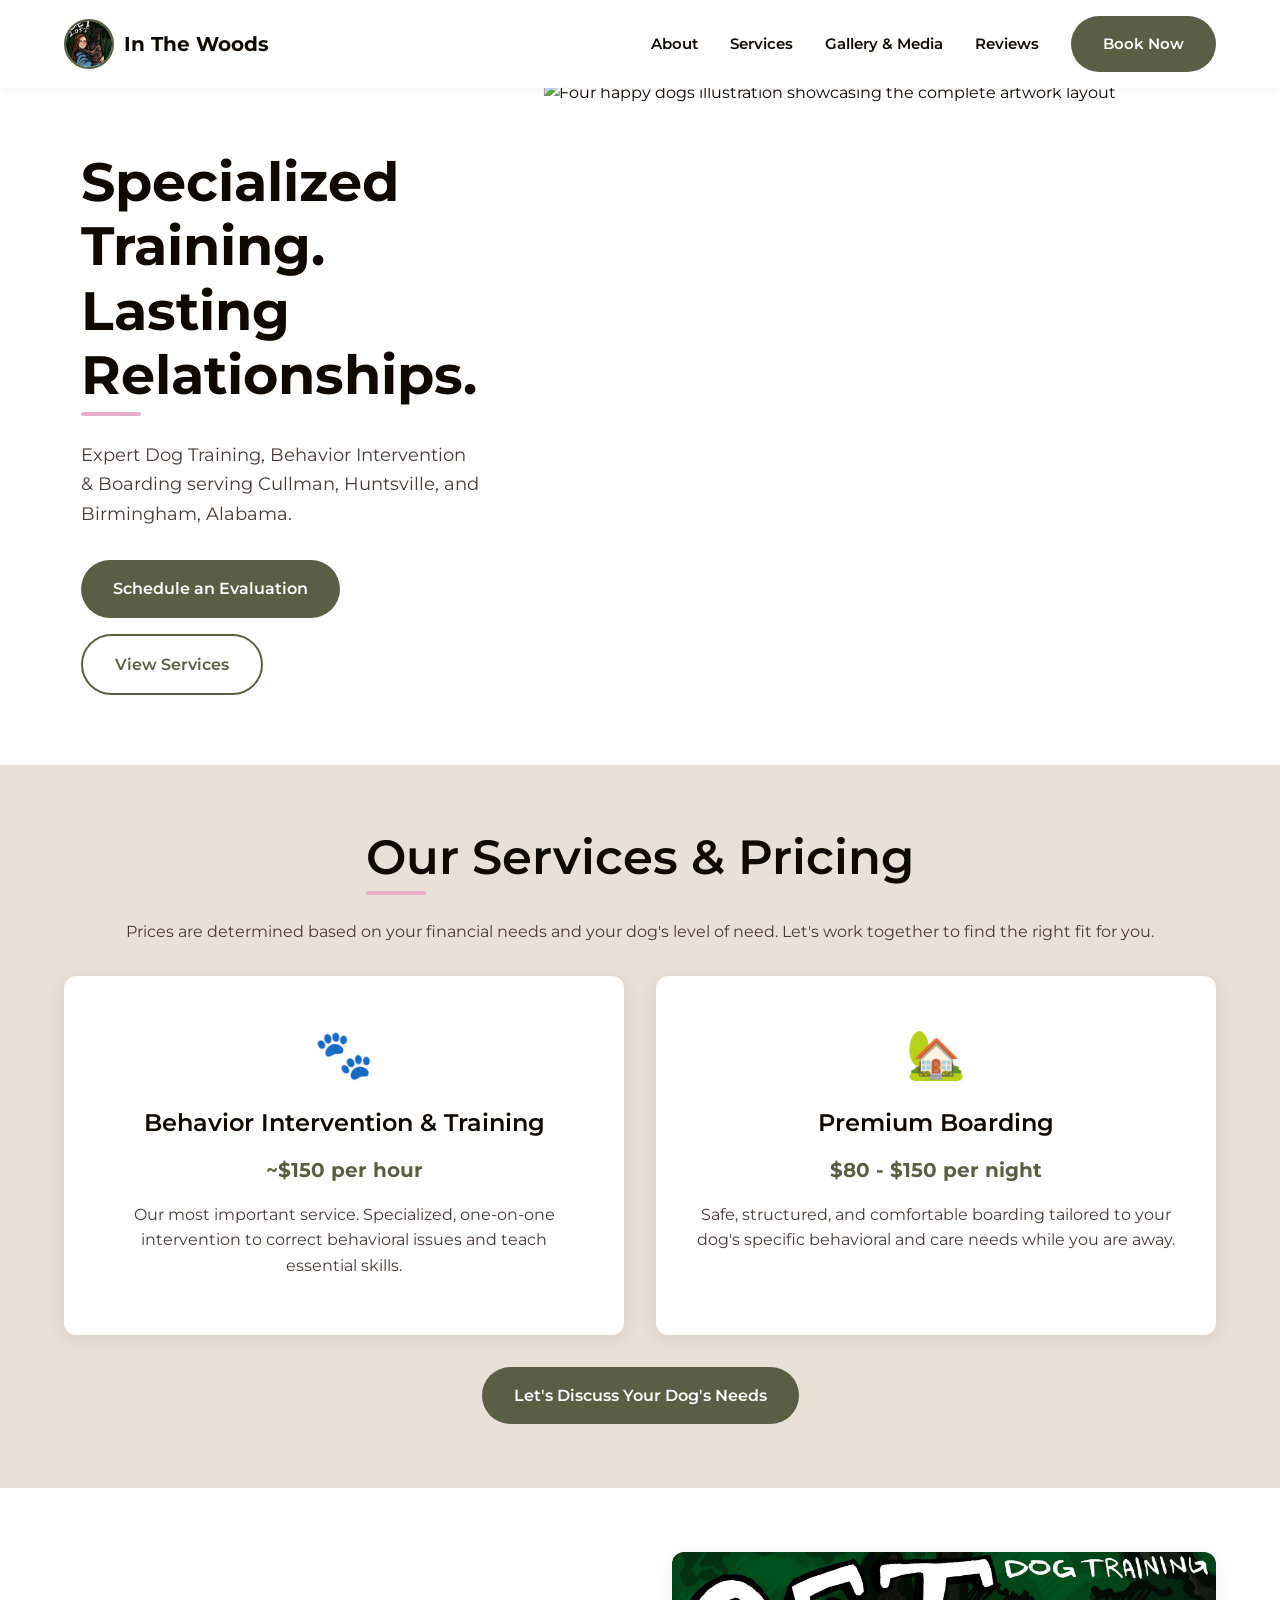
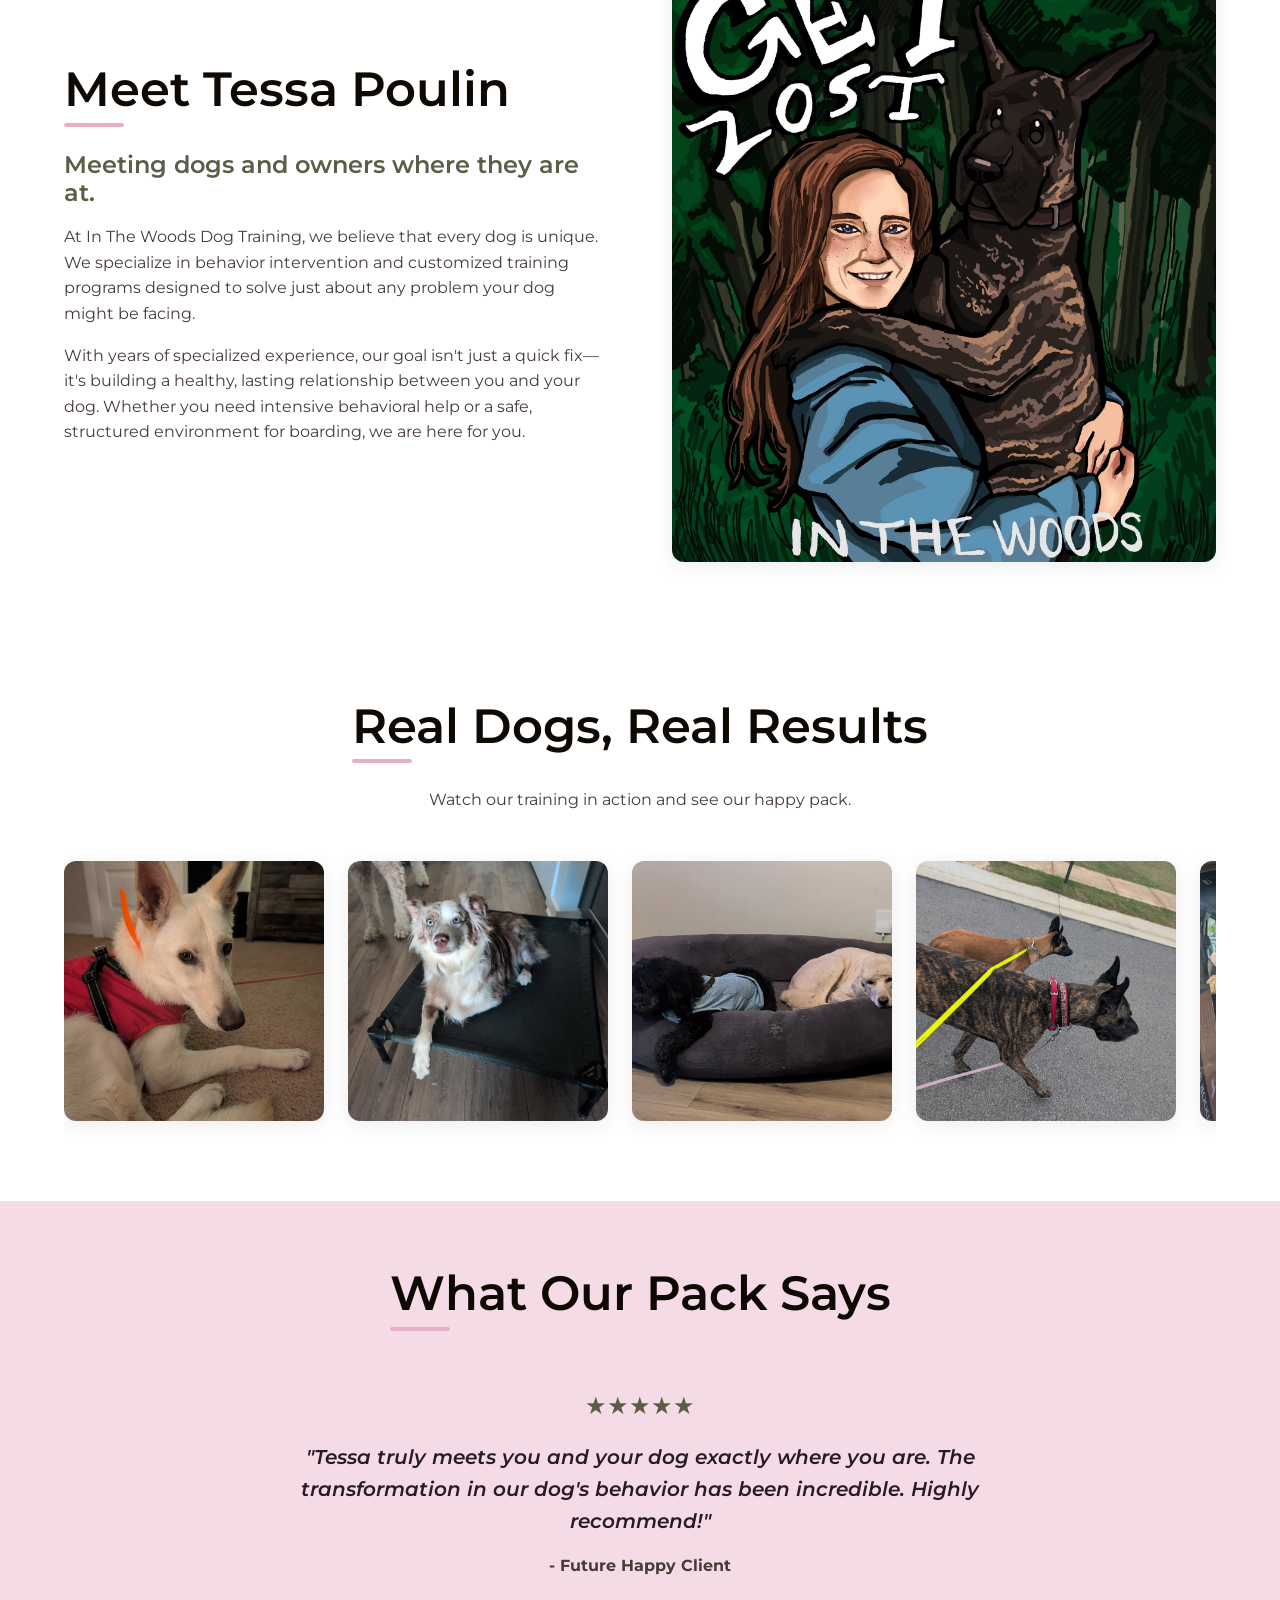
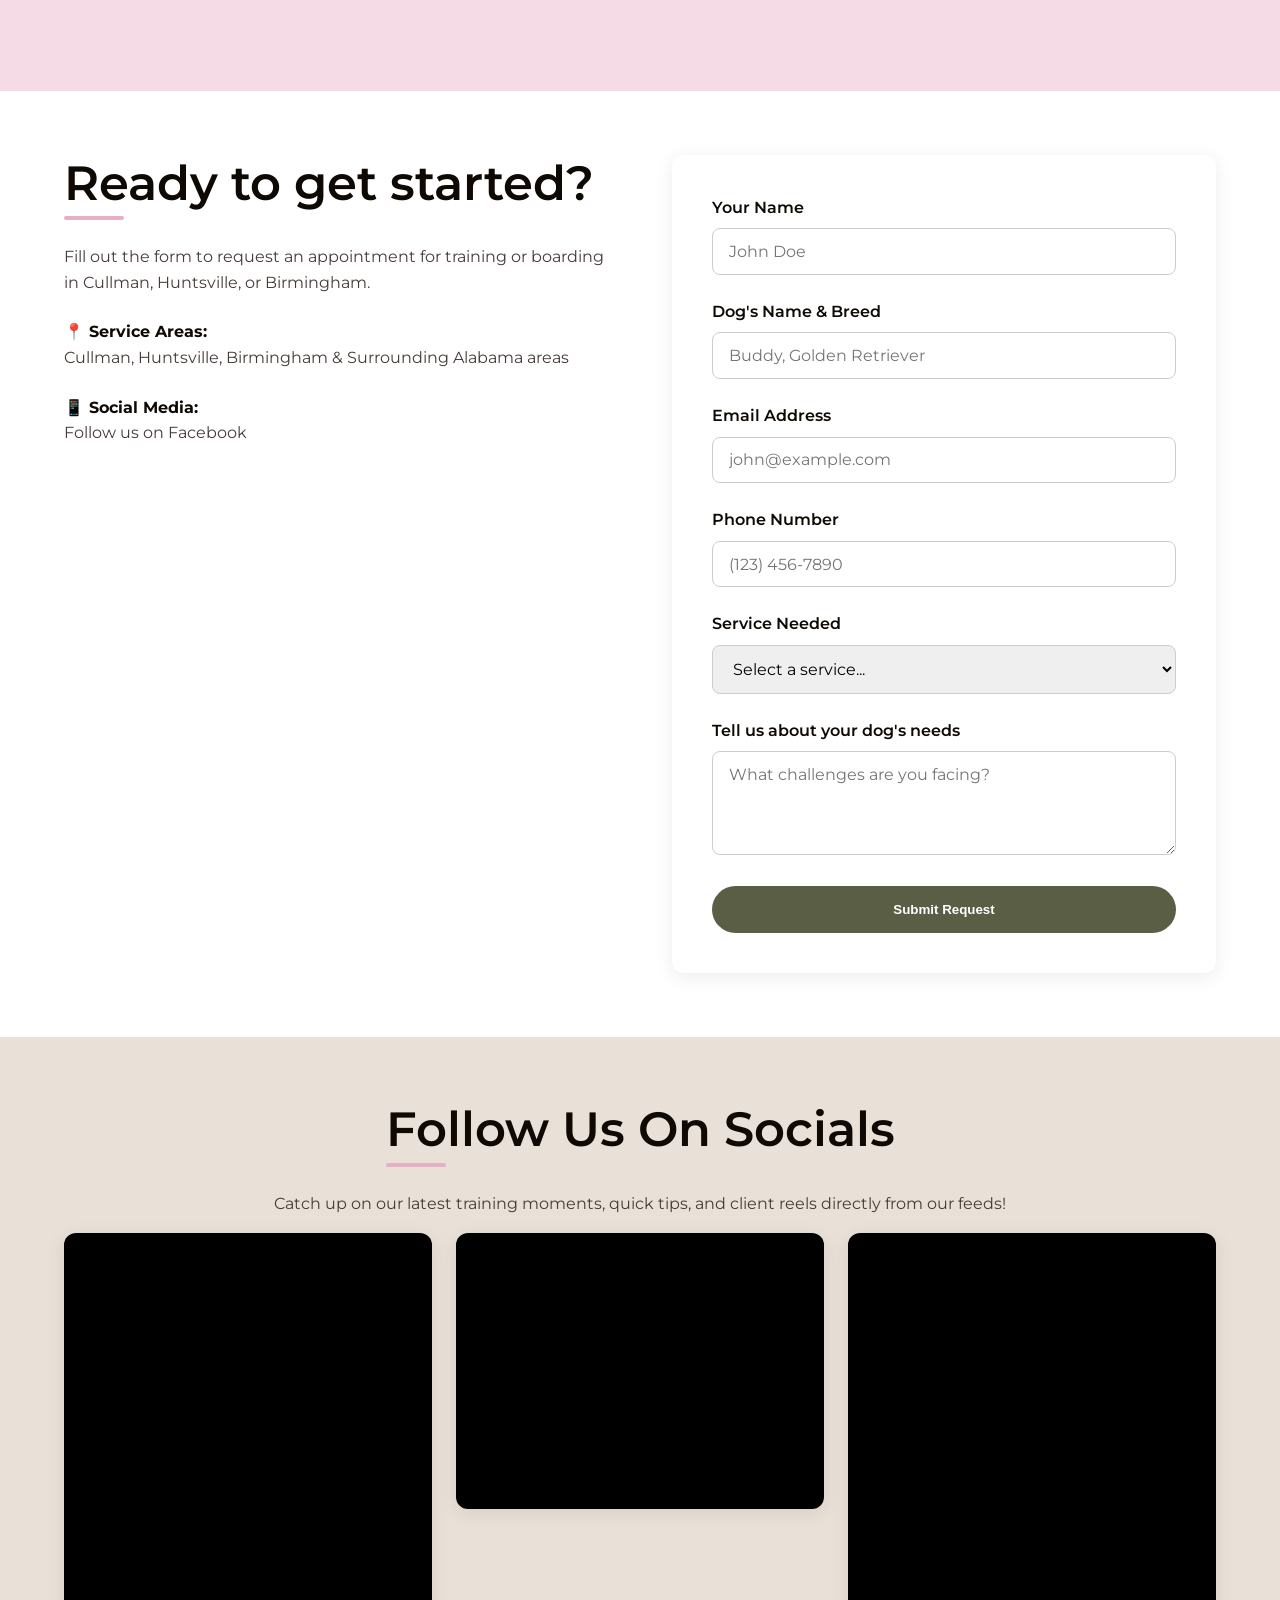
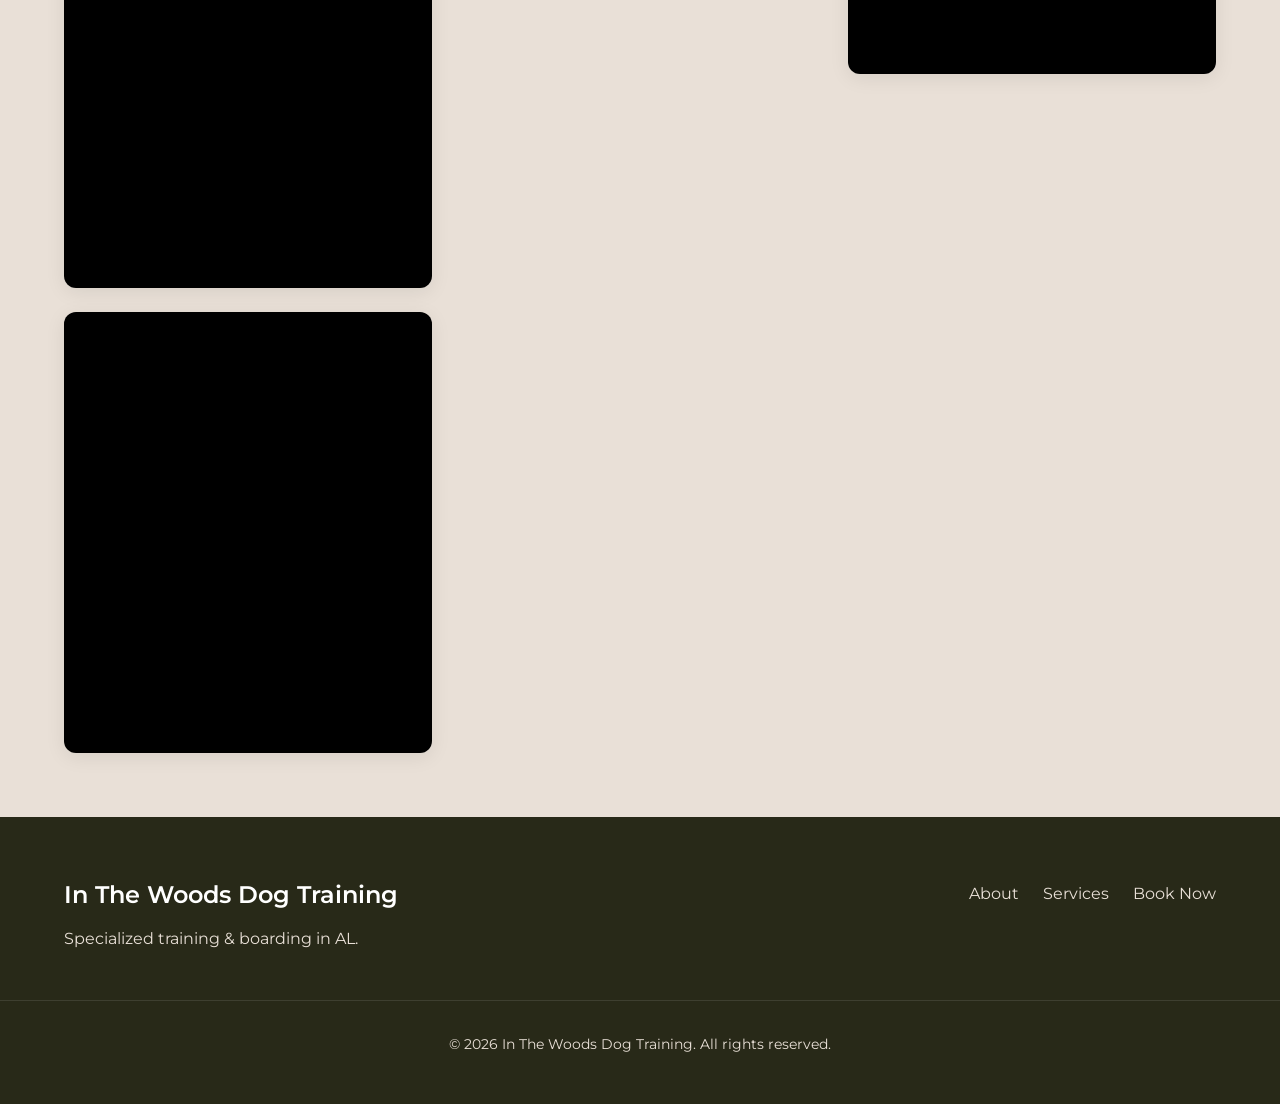
==== index.html @ 1475ee36 "Fix: update image title attribute" ====
<!DOCTYPE html>
<html lang="en">
<head>
    <meta charset="UTF-8">
    <meta name="viewport" content="width=device-width, initial-scale=1.0">
    <meta name="description" content="In The Woods Dog Training by Tessa Poulin. Specialized dog training, behavior intervention, and boarding in Cullman, Huntsville, and Birmingham, AL.">
    <meta name="keywords" content="dog training, dog boarding, behavior intervention, Cullman AL, Huntsville AL, Birmingham AL, Tessa Poulin">
    <title>In The Woods Dog Training | Cullman, Huntsville & Birmingham AL</title>
    
    <script type="application/ld+json">
    {
      "@context": "https://schema.org",
      "@type": "LocalBusiness",
      "name": "In The Woods Dog Training",
      "image": "assets/illustration-tessaanddog.jpg",
      "description": "Expert dog training, behavior intervention, and boarding in Alabama. Meeting dogs and owners where they are at.",
      "founder": {
        "@type": "Person",
        "name": "Tessa Poulin"
      },
      "areaServed": ["Cullman, AL", "Huntsville, AL", "Birmingham, AL"],
      "priceRange": "$$$",
      "makesOffer": [
        {
          "@type": "Offer",
          "name": "Dog Training & Behavior Intervention",
          "price": "150.00",
          "priceCurrency": "USD",
          "unitText": "HOUR"
        },
        {
          "@type": "Offer",
          "name": "Dog Boarding",
          "priceRange": "$80 - $150 per night"
        }
      ]
    }
    </script>

    <link rel="preconnect" href="https://fonts.googleapis.com">
    <link rel="preconnect" href="https://fonts.gstatic.com" crossorigin>
    <link href="https://fonts.googleapis.com/css2?family=Montserrat:wght@300;400;600;700&display=swap" rel="stylesheet">
    <link rel="stylesheet" href="styles.css">
</head>
<body>

    <header class="site-header" id="header">
        <div class="container nav-wrapper">
            <a href="#" class="logo">
                <img src="assets/illustration-tessaanddog.jpg" alt="In The Woods Dog Training Logo" class="logo-img">
                <span class="logo-text">In The Woods</span>
            </a>
            <button class="mobile-toggle" aria-label="Toggle Menu" id="mobile-toggle">
                <span></span>
                <span></span>
                <span></span>
            </button>
            <nav class="main-nav" id="main-nav">
                <ul class="nav-list">
                    <li><a href="#about">About</a></li>
                    <li><a href="#services">Services</a></li>
                    <li><a href="#socials">Gallery & Media</a></li>
                    <li><a href="#testimonials">Reviews</a></li>
                    <li><a href="#contact" class="btn primary-btn easter-egg-btn">Book Now</a></li>
                </ul>
            </nav>
        </div>
    </header>

    <main>
        <section class="hero">
            <div class="container">
                <div class="hero-content">
                    <h1>Specialized Training.<br>Lasting Relationships.</h1>
                    <p class="hero-sub">Expert Dog Training, Behavior Intervention & Boarding serving Cullman, Huntsville, and Birmingham, Alabama.</p>
                    <div class="hero-actions">
                        <a href="#contact" class="btn primary-btn easter-egg-btn">Schedule an Evaluation</a>
                        <a href="#services" class="btn secondary-btn">View Services</a>
                    </div>
                </div>
            </div>
            <div class="hero-image-wrapper">
                <img src="assets/illustration-fourdogs.png" alt="Four happy dogs illustration showcasing the complete artwork layout" class="hero-bg-img">
            </div>
        </section>

        <section id="services" class="services section-padding bg-light">
            <div class="container">
                <div class="section-header center">
                    <h2>Our Services & Pricing</h2>
                    <p>Prices are determined based on your financial needs and your dog's level of need. Let's work together to find the right fit for you.</p>
                </div>
                
                <div class="services-grid">
                    <div class="service-card">
                        <div class="service-icon">🐾</div>
                        <h3>Behavior Intervention & Training</h3>
                        <p class="price">~$150 per hour</p>
                        <p>Our most important service. Specialized, one-on-one intervention to correct behavioral issues and teach essential skills.</p>
                    </div>

                    <div class="service-card">
                        <div class="service-icon">🏡</div>
                        <h3>Premium Boarding</h3>
                        <p class="price">$80 - $150 per night</p>
                        <p>Safe, structured, and comfortable boarding tailored to your dog's specific behavioral and care needs while you are away.</p>
                    </div>
                </div>

                <div class="center mt-4">
                    <a href="#contact" class="btn primary-btn easter-egg-btn">Let's Discuss Your Dog's Needs</a>
                </div>
            </div>
        </section>
        
        <section id="about" class="about section-padding">
            <div class="container about-grid">
                <div class="about-text">
                    <h2>Meet Tessa Poulin</h2>
                    <h3 class="accent-text">Meeting dogs and owners where they are at.</h3>
                    <p>At In The Woods Dog Training, we believe that every dog is unique. We specialize in behavior intervention and customized training programs designed to solve just about any problem your dog might be facing.</p>
                    <p>With years of specialized experience, our goal isn't just a quick fix—it's building a healthy, lasting relationship between you and your dog. Whether you need intensive behavioral help or a safe, structured environment for boarding, we are here for you.</p>
                </div>
                <div class="about-image">
                    <img src="assets/illustration-tessaanddog.jpg" alt="Tessa Poulin and her dog" class="rounded-img shadow">
                </div>
            </div>
        </section>

        <section id="gallery" class="gallery section-padding">
            <div class="container">
                <div class="section-header center">
                    <h2>Real Dogs, Real Results</h2>
                    <p>Watch our training in action and see our happy pack.</p>
                </div>

                <div class="photo-marquee-container mt-4">
                    <div class="photo-marquee-track">
                        <img src="assets/dog1.jpg" alt="Training dog 1" class="marquee-img">
                        <img src="assets/dog2.jpg" alt="Training dog 2" class="marquee-img">
                        <img src="assets/dog3.jpg" alt="Training dog 3" class="marquee-img">
                        <img src="assets/dog4.jpg" alt="Training dog 4" class="marquee-img">
                        <img src="assets/dog5.jpg" alt="Training dog 5" class="marquee-img">
                        <img src="assets/dog6.jpg" alt="Training dog 6" class="marquee-img">
                        <img src="assets/dog7.jpg" alt="Training dog 7" class="marquee-img">
                        <img src="assets/dog8.jpg" alt="Training dog 8" class="marquee-img">
                        <img src="assets/dog9.jpg" alt="Training dog 9" class="marquee-img">
                        
                        <img src="assets/dog1.jpg" alt="Training dog 1 clone" class="marquee-img">
                        <img src="assets/dog2.jpg" alt="Training dog 2 clone" class="marquee-img">
                        <img src="assets/dog3.jpg" alt="Training dog 3 clone" class="marquee-img">
                        <img src="assets/dog4.jpg" alt="Training dog 4 clone" class="marquee-img">
                        <img src="assets/dog5.jpg" alt="Training dog 5 clone" class="marquee-img">
                        <img src="assets/dog6.jpg" alt="Training dog 6 clone" class="marquee-img">
                        <img src="assets/dog7.jpg" alt="Training dog 7 clone" class="marquee-img">
                        <img src="assets/dog8.jpg" alt="Training dog 8 clone" class="marquee-img">
                        <img src="assets/dog9.jpg" alt="Training dog 9 clone" class="marquee-img">
                    </div>
                </div>
            </div>
        </section>

        <section id="testimonials" class="testimonials section-padding bg-accent">
            <div class="container center">
                <h2>What Our Pack Says</h2>
                <div class="testimonial-slider">
                    <div class="testimonial-card">
                        <div class="stars">★★★★★</div>
                        <p class="quote">"Tessa truly meets you and your dog exactly where you are. The transformation in our dog's behavior has been incredible. Highly recommend!"</p>
                        <p class="author">- Future Happy Client</p>
                    </div>
                </div>
            </div>
        </section>

        <section id="contact" class="contact section-padding">
            <div class="container contact-grid">
                <div class="contact-info">
                    <h2>Ready to get started?</h2>
                    <p>Fill out the form to request an appointment for training or boarding in Cullman, Huntsville, or Birmingham.</p>
                    
                    <div class="info-item">
                        <strong>📍 Service Areas:</strong>
                        <p>Cullman, Huntsville, Birmingham & Surrounding Alabama areas</p>
                    </div>
                    <div class="info-item">
                        <strong>📱 Social Media:</strong>
                        <p><a href="https://www.facebook.com/profile.php?id=61585794825942" target="_blank" rel="noopener">Follow us on Facebook</a></p>
                    </div>
                </div>

                <div class="contact-form-wrapper">
                    <form class="booking-form" action="https://formspree.io/f/xzdlydel" method="POST" id="bookingForm">                        <input type="hidden" name="_next" value="https://www.inthewoodsdogtraining.com">
                
                        <div class="form-group">
                            <label for="name">Your Name</label>
                            <input type="text" id="name" name="name" required placeholder="John Doe">
                        </div>
                        <div class="form-group">
                            <label for="dog-name">Dog's Name & Breed</label>
                            <input type="text" id="dog-name" name="dog-name" required placeholder="Buddy, Golden Retriever">
                        </div>
                        <div class="form-group">
                            <label for="email">Email Address</label>
                            <input type="email" id="email" name="email" required placeholder="john@example.com">
                        </div>
                        
                        <!-- NEW: Phone Number Field -->
                        <div class="form-group">
                            <label for="phone">Phone Number</label>
                            <input type="tel" id="phone" name="phone" required placeholder="(123) 456-7890">
                        </div>
                
                        <div class="form-group">
                            <label for="service">Service Needed</label>
                            <select id="service" name="service" required>
                                <option value="">Select a service...</option>
                                <option value="behavior">Behavior Intervention</option>
                                <option value="training">General Dog Training</option>
                                <option value="boarding">Boarding</option>
                            </select>
                        </div>
                        <div class="form-group">
                            <label for="message">Tell us about your dog's needs</label>
                            <textarea id="message" name="message" rows="4" required placeholder="What challenges are you facing?"></textarea>
                        </div>
                        <button type="submit" class="btn primary-btn full-width easter-egg-btn">Submit Request</button>
                    </form>
                </div>
            </div>
        </section>

        <section id="socials" class="social-media-embeds section-padding bg-light">
            <div class="container">
                <div class="section-header center">
                    <h2>Follow Us On Socials</h2>
                    <p>Catch up on our latest training moments, quick tips, and client reels directly from our feeds!</p>
                </div>

                <div class="video-grid">
                    <div class="video-wrapper vertical-video">
                        <iframe src="https://www.facebook.com/plugins/video.php?height=476&href=https%3A%2F%2Fwww.facebook.com%2Freel%2F2462241064219411%2F&show_text=false&width=267&t=0" width="267" height="476" style="border:none;overflow:hidden" scrolling="no" frameborder="0" allowfullscreen="true" allow="autoplay; clipboard-write; encrypted-media; picture-in-picture; web-share"></iframe>
                    </div>
                    <div class="video-wrapper horizontal-video">
                        <iframe src="https://www.facebook.com/plugins/video.php?height=476&href=https%3A%2F%2Fwww.facebook.com%2Freel%2F829813166755992%2F&show_text=false&width=267&t=0" width="267" height="476" style="border:none;overflow:hidden" scrolling="no" frameborder="0" allowfullscreen="true" allow="autoplay; clipboard-write; encrypted-media; picture-in-picture; web-share" allowFullScreen="true"></iframe>
                    </div>
                    <div class="video-wrapper post-video">
                        <iframe src="https://www.facebook.com/plugins/video.php?height=476&href=https%3A%2F%2Fwww.facebook.com%2Freel%2F928631079837942%2F&show_text=false&width=267&t=0" width="267" height="476" style="border:none;overflow:hidden" scrolling="no" frameborder="0" allowfullscreen="true" allow="autoplay; clipboard-write; encrypted-media; picture-in-picture; web-share" allowFullScreen="true"></iframe>
                    </div>
                    <div class="video-wrapper post-video">
                        <iframe src="https://www.facebook.com/plugins/video.php?height=314&href=https%3A%2F%2Fwww.facebook.com%2Freel%2F872095339129043%2F&show_text=false&width=560&t=0" width="560" height="314" style="border:none;overflow:hidden" scrolling="no" frameborder="0" allowfullscreen="true" allow="autoplay; clipboard-write; encrypted-media; picture-in-picture; web-share" allowFullScreen="true"></iframe>
                    </div>
                </div>
            </div>
        </section>
    </main>

    <footer class="site-footer">
        <div class="container footer-content">
            <div class="footer-brand">
                <h3>In The Woods Dog Training</h3>
                <p>Specialized training & boarding in AL.</p>
            </div>
            <div class="footer-links">
                <a href="#about">About</a>
                <a href="#services">Services</a>
                <a href="#contact">Book Now</a>
            </div>
        </div>
        <div class="footer-bottom center">
            <p>&copy; <span id="year"></span> In The Woods Dog Training. All rights reserved.</p>
        </div>
    </footer>

    <script src="script.js"></script>
</body>
</html>
---- styles.css ----
/* styles.css */

/* =========================================
   DESIGN SYSTEM & VARIABLES
========================================= */
:root {
    /* Color Palette */
    --clr-olive: #5a5e44;
    --clr-beige: #e9e0d7;
    --clr-brown: #473b38;
    --clr-black: #0f0904;
    --clr-dark-olive: #282918;
    --clr-plum: #271c24;
    --clr-pink: #e7afc7;
    --clr-lightpink: #e7afc771;

    
    /* Functional Colors */
    --bg-main: #ffffff;
    --bg-secondary: var(--clr-beige);
    --text-main: var(--clr-black);
    --text-light: var(--clr-brown);
    
    /* Typography */
    --font-main: 'Montserrat', sans-serif;
    
    /* Spacing */
    --sp-sm: 0.5rem;
    --sp-md: 1rem;
    --sp-lg: 2rem;
    --sp-xl: 4rem;
    
    /* Borders */
    --radius-sm: 8px;
    --radius-md: 12px;
    --radius-pill: 50px;
    
    /* Shadows */
    --shadow-soft: 0 4px 20px rgba(15, 9, 4, 0.08);
}

/* =========================================
   EASTER EGGS
========================================= */
body {
    cursor: url('data:image/svg+xml;utf8,<svg xmlns="http://www.w3.org/2000/svg" width="24" height="24" viewBox="0 0 24 24"><text y="20" font-size="20">🐾</text></svg>'), auto;
}

@keyframes tailWag {
    0% { transform: rotate(0deg); }
    25% { transform: rotate(-3deg); }
    50% { transform: rotate(0deg); }
    75% { transform: rotate(3deg); }
    100% { transform: rotate(0deg); }
}

.easter-egg-btn:hover {
    animation: tailWag 0.3s ease-in-out infinite;
    border-radius: 40px 15px 40px 15px; 
    transition: all 0.3s ease;
}

/* =========================================
   RESET & TYPOGRAPHY
========================================= */
* {
    margin: 0;
    padding: 0;
    box-sizing: border-box;
}

html {
    scroll-behavior: smooth;
}

body {
    font-family: var(--font-main);
    color: var(--text-main);
    background-color: var(--bg-main);
    line-height: 1.6;
    overflow-x: hidden;
}

h1, h2, h3, h4 {
    color: var(--clr-black);
    line-height: 1.2;
    margin-bottom: var(--sp-md);
}

h1 { font-size: clamp(2.2rem, 4.2vw, 3.6rem); font-weight: 700; }
h2 { font-size: clamp(2rem, 4vw, 3rem); font-weight: 600; }
h3 { font-size: 1.5rem; font-weight: 600; }

p { margin-bottom: var(--sp-md); color: var(--text-light); }
a { text-decoration: none; color: inherit; }

.accent-text { color: var(--clr-olive); }
.center { text-align: center; }
.mt-4 { margin-top: var(--sp-lg); }
.section-padding { padding: var(--sp-xl) 0; }
.bg-light { background-color: var(--bg-secondary); }
.bg-accent { background-color: var(--clr-lightpink); color: var(--clr-plum); }

.container {
    width: 90%;
    max-width: 1200px;
    margin: 0 auto;
}

/* =========================================
   BUTTONS
========================================= */
.btn {
    display: inline-block;
    padding: 1rem 2rem;
    font-weight: 600;
    border-radius: var(--radius-pill);
    text-align: center;
    cursor: pointer;
    transition: all 0.3s ease;
    border: none;
}

.primary-btn {
    background-color: var(--clr-olive);
    color: white;
}

.primary-btn:hover {
    background-color: var(--clr-dark-olive);
    box-shadow: 0 5px 15px rgba(90, 94, 68, 0.4);
}

.secondary-btn {
    background-color: transparent;
    color: var(--clr-olive);
    border: 2px solid var(--clr-olive);
}

.secondary-btn:hover {
    background-color: var(--clr-olive);
    color: white;
}

.full-width { width: 100%; }

/* =========================================
   HEADER & NAVIGATION
========================================= */
.site-header {
    position: fixed;
    top: 0;
    left: 0;
    width: 100%;
    background: rgba(255, 255, 255, 0.95);
    backdrop-filter: blur(10px);
    z-index: 1000;
    padding: 1rem 0;
    box-shadow: 0 2px 10px rgba(0,0,0,0.05);
    transition: padding 0.3s ease;
}

.site-header.scrolled { padding: 0.5rem 0; }
.nav-wrapper { display: flex; justify-content: space-between; align-items: center; }

.logo { display: flex; align-items: center; gap: 10px; }
.logo-img { width: 50px; height: 50px; border-radius: 50%; object-fit: cover; border: 2px solid var(--clr-olive); }
.logo-text { font-weight: 700; font-size: 1.25rem; color: var(--clr-black); }

.main-nav { display: flex; }
.nav-list { display: flex; list-style: none; align-items: center; gap: 2rem; }
.nav-list a { font-weight: 600; font-size: 0.95rem; transition: color 0.3s; }
.nav-list a:not(.btn):hover { color: var(--clr-olive); }

.mobile-toggle {
    display: none;
    background: none;
    border: none;
    cursor: pointer;
    flex-direction: column;
    gap: 5px;
}
.mobile-toggle span { width: 30px; height: 3px; background-color: var(--clr-black); transition: 0.3s; }

/* =========================================
   HERO SECTION (ASPECT RATIO MATCHED SPLIT-GRID)
========================================= */
.hero {
    padding-top: 80px;
    min-height: 85vh;
    display: grid;
    grid-template-columns: 42% 58%; /* Keeps text and image perfectly separated */
    align-items: center;
    background-color: var(--bg-main);
    overflow: hidden;
}

.hero .container {
    padding-left: 10%; /* Keeps text aligned left away from the screen edge */
    padding-right: 2rem;
    z-index: 2;
}

.hero-content {
    max-width: 100%;
}

.hero-sub {
    font-size: 1.15rem;
    margin-bottom: var(--sp-lg);
    color: var(--clr-brown);
}

.hero-actions {
    display: flex;
    gap: 1rem;
    flex-wrap: wrap;
}

/* The Image Column Wrapper Box */
.hero-image-wrapper {
    position: relative;
    width: 100%;
    height: 100%;
    /* Keeps your favorite diagonal angle slice intact */
    clip-path: polygon(0% 0, 100% 0, 100% 100%, 0 100%); 
    overflow: hidden;
}

/* The Illustration Canvas */
.hero-bg-img {
    width: 100%; /* Leaves slightly wider room so the left edge isn't lost under the angle */
    height: 100%;
    object-fit: cover;
    object-position: left top; /* Locks the top edge so no head fur or ears are cut off */
    
    /* Pushes the image content slightly to the right to clear the angled clip-path mask */
    transform: translateX(1%); 
}
/* =========================================
   ABOUT SECTION
========================================= */
.about-grid { display: grid; grid-template-columns: 1fr 1fr; gap: 4rem; align-items: center; }
.rounded-img { width: 100%; border-radius: var(--radius-md); object-fit: cover; }
.shadow { box-shadow: var(--shadow-soft); }

/* =========================================
   SERVICES SECTION
========================================= */
/* =========================================
   SERVICES SECTION
========================================= */
.services-grid { 
    display: grid; 
    grid-template-columns: repeat(auto-fit, minmax(300px, 1fr)); 
    gap: 2rem; 
    margin-top: var(--sp-lg); 
}

.service-card { 
    background: white; 
    padding: 2.5rem; 
    border-radius: var(--radius-md); 
    box-shadow: var(--shadow-soft); 
    text-align: center; 
    
    /* Smooth out the transform AND the shadow glow change */
    transition: transform 0.3s ease, box-shadow 0.3s ease; 
}

.service-card:hover { 
    transform: translateY(-5px); 
    
    /* REPLACED WITH A SUBTLE PINK GLOW SHADOW */
    box-shadow: 0 10px 25px rgba(74, 112, 46, 0.5); 
}

.service-icon { font-size: 3rem; margin-bottom: 1rem; }
.price { font-weight: 700; color: var(--clr-olive); font-size: 1.25rem; margin-bottom: 1rem; }
/* =========================================
   GALLERY & MEDIA
========================================= */
.video-grid { display: grid; grid-template-columns: repeat(auto-fit, minmax(280px, 1fr)); gap: 1.5rem; align-items: start; }
.video-wrapper { position: relative; width: 100%; overflow: hidden; border-radius: var(--radius-md); box-shadow: var(--shadow-soft); background: #000; }
.vertical-video { padding-bottom: 178%; }
.horizontal-video { padding-bottom: 75%; }
.post-video { padding-bottom: 120%; }
.video-wrapper iframe { position: absolute; top: 0; left: 0; width: 100%; height: 100%; }

/* =========================================
   CONTINUOUS PHOTO MARQUEE CAROUSEL
========================================= */
.photo-marquee-container {
    overflow: hidden;
    width: 100%;
    position: relative;
    padding: 1rem 0;
}

.photo-marquee-track {
    display: flex;
    width: max-content;
    animation: continuousScroll 35s linear infinite;
}

.photo-marquee-track:hover {
    animation-play-state: paused; /* Clean stop interaction when hovering images */
}

.marquee-img {
    width: 260px;
    height: 260px;
    object-fit: cover;
    border-radius: var(--radius-md);
    box-shadow: var(--shadow-soft);
    margin-right: 1.5rem; /* Standard trailing offset rules infinite calculation */
    flex-shrink: 0;
    transition: transform 0.3s ease;
}

.marquee-img:hover {
    transform: scale(1.03);
}

@keyframes continuousScroll {
    0% {
        transform: translateX(0);
    }
    100% {
        transform: translateX(-50%); /* Moves exactly halfway over duplicating set cleanly */
    }
}

/* =========================================
   TESTIMONIALS
========================================= */
.testimonial-slider { max-width: 800px; margin: 0 auto; }
.testimonial-card { padding: 2rem; }
.stars { color: var(--clr-olive); font-size: 1.5rem; margin-bottom: 1rem; }
.quote { font-size: 1.25rem; font-style: italic; color: var(--clr-plum); font-weight: 600; }
.author { margin-top: 1rem; font-weight: 700; }

/* =========================================
   CONTACT & BOOKING
========================================= */
.contact-grid { display: grid; grid-template-columns: 1fr 1fr; gap: 4rem; }
.info-item { margin-top: 1.5rem; }
.booking-form { background: white; padding: 2.5rem; border-radius: var(--radius-md); box-shadow: var(--shadow-soft); }
.form-group { margin-bottom: 1.5rem; }
.form-group label { display: block; margin-bottom: 0.5rem; font-weight: 600; color: var(--clr-black); }
.form-group input, .form-group select, .form-group textarea { width: 100%; padding: 0.8rem 1rem; border: 1px solid #ccc; border-radius: var(--radius-sm); font-family: var(--font-main); font-size: 1rem; }
.form-group input:focus, .form-group select:focus, .form-group textarea:focus { outline: none; border-color: var(--clr-olive); box-shadow: 0 0 0 2px rgba(90, 94, 68, 0.2); }

/* =========================================
   FOOTER
========================================= */
.site-footer { background-color: var(--clr-dark-olive); color: white; padding: 4rem 0 2rem; }
.site-footer h3 { color: white; }
.site-footer p { color: var(--clr-beige); }
.footer-content { display: flex; justify-content: space-between; flex-wrap: wrap; gap: 2rem; margin-bottom: 2rem; }
.footer-links { display: flex; gap: 1.5rem; }
.footer-links a { color: var(--clr-beige); }
.footer-links a:hover { color: var(--clr-pink); }
.footer-bottom { border-top: 1px solid rgba(255,255,255,0.1); padding-top: 2rem; font-size: 0.9rem; }

/* =========================================
   MEDIA QUERIES (RESPONSIVE FIXES)
================================

/* Changes text selection highlight color across the whole site */
::-webkit-selection {
    background-color: rgba(231, 175, 199, 0.4); /* Faded pink background */
    color: var(--clr-black); /* Keeps text legible */
}
::selection {
    background-color: rgba(231, 175, 199, 0.4);
    color: var(--clr-black);
}

/* Adds a sleek pink accent line under section headings */
.hero-content h1, 
.section-padding h2 {
    position: relative;
    display: inline-block; /* Keeps the underline snugly fitted to the text length */
    margin-bottom: var(--sp-lg);
}

.hero-content h1::after,
.section-padding h2::after {
    content: '';
    position: absolute;
    bottom: -8px; /* Places it just below the text */
    left: 0;
    width: 60px;  /* A nice, modern short line length */
    height: 4px;   /* Thin and subtle */
    background-color: var(--clr-pink);
    border-radius: var(--radius-sm);
}

/* =========================================
   MEDIA QUERIES (IPHONE & MOBILE RESPONSIVENESS)
========================================= */
@media (max-width: 768px) {
    
    .hero {
        /* Switches from side-by-side to stacked vertically */
        grid-template-columns: 1fr; 
        padding-top: 100px; /* Gives space below the mobile menu */
        min-height: auto;
        gap: var(--sp-lg);
    }

    .hero .container {
        padding-left: var(--sp-md);
        padding-right: var(--sp-md);
        width: 100%;
        margin: 0;
    }

    .hero-content {
        max-width: 100%;
        text-align: center; /* Centers your text, subhead, and buttons cleanly on phone screens */
    }

    .hero-actions {
        justify-content: center; /* Keeps buttons neatly centered together */
    }

    /* Sets up a dedicated, perfect display square for the illustration below the text */
    .hero-image-wrapper {
        width: 100%;
        height: 350px; /* Gives the illustration a perfect frame height on mobile */
        
        /* Flattens the steep desktop cut to a minor, phone-friendly slope */
        clip-path: polygon(0 5%, 100% 0, 100% 100%, 0 100%); 
        overflow: hidden;
    }

    .hero-bg-img {
        width: 100%;
        height: 100%;
        object-fit: cover;
        
        /* Centers the four dogs horizontally and aligns to the top so heads aren't lost */
        object-position: center top; 
        transform: none; /* Disables the desktop horizontal slide tweak */
    }
}
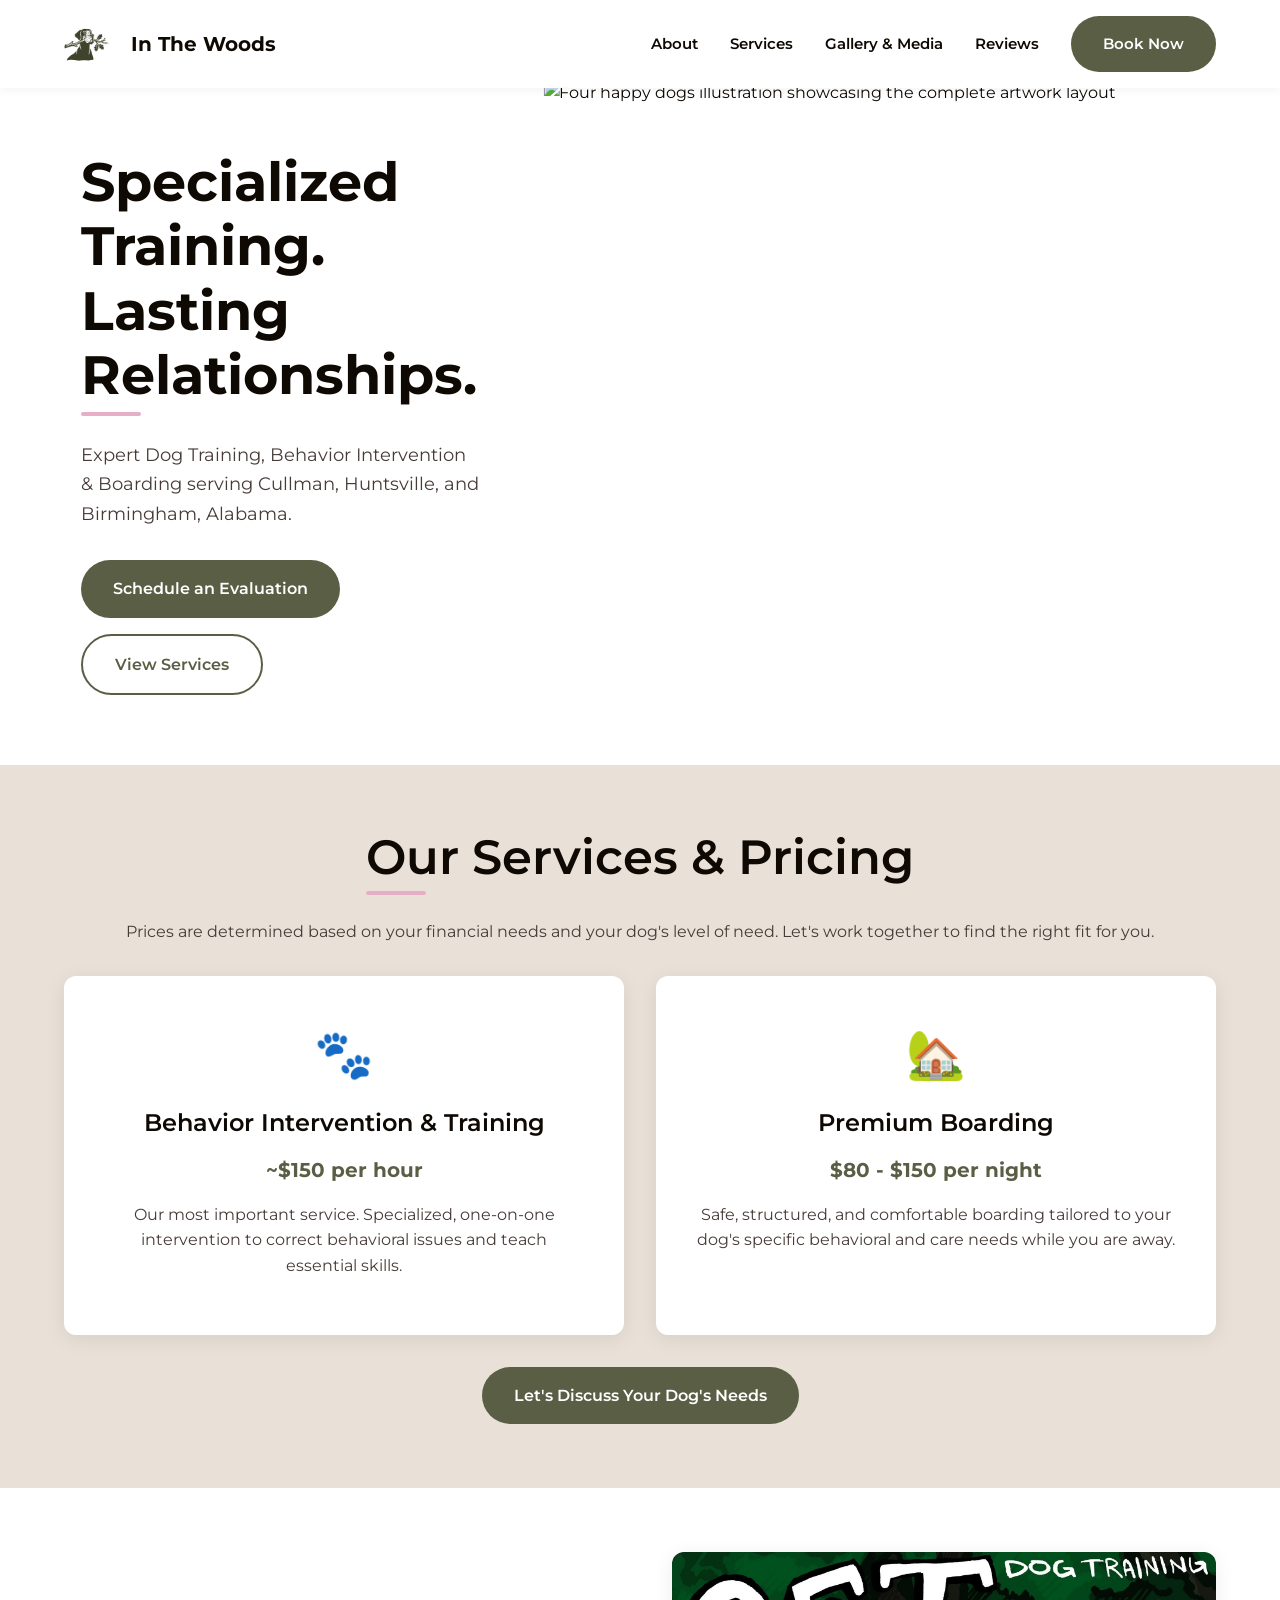
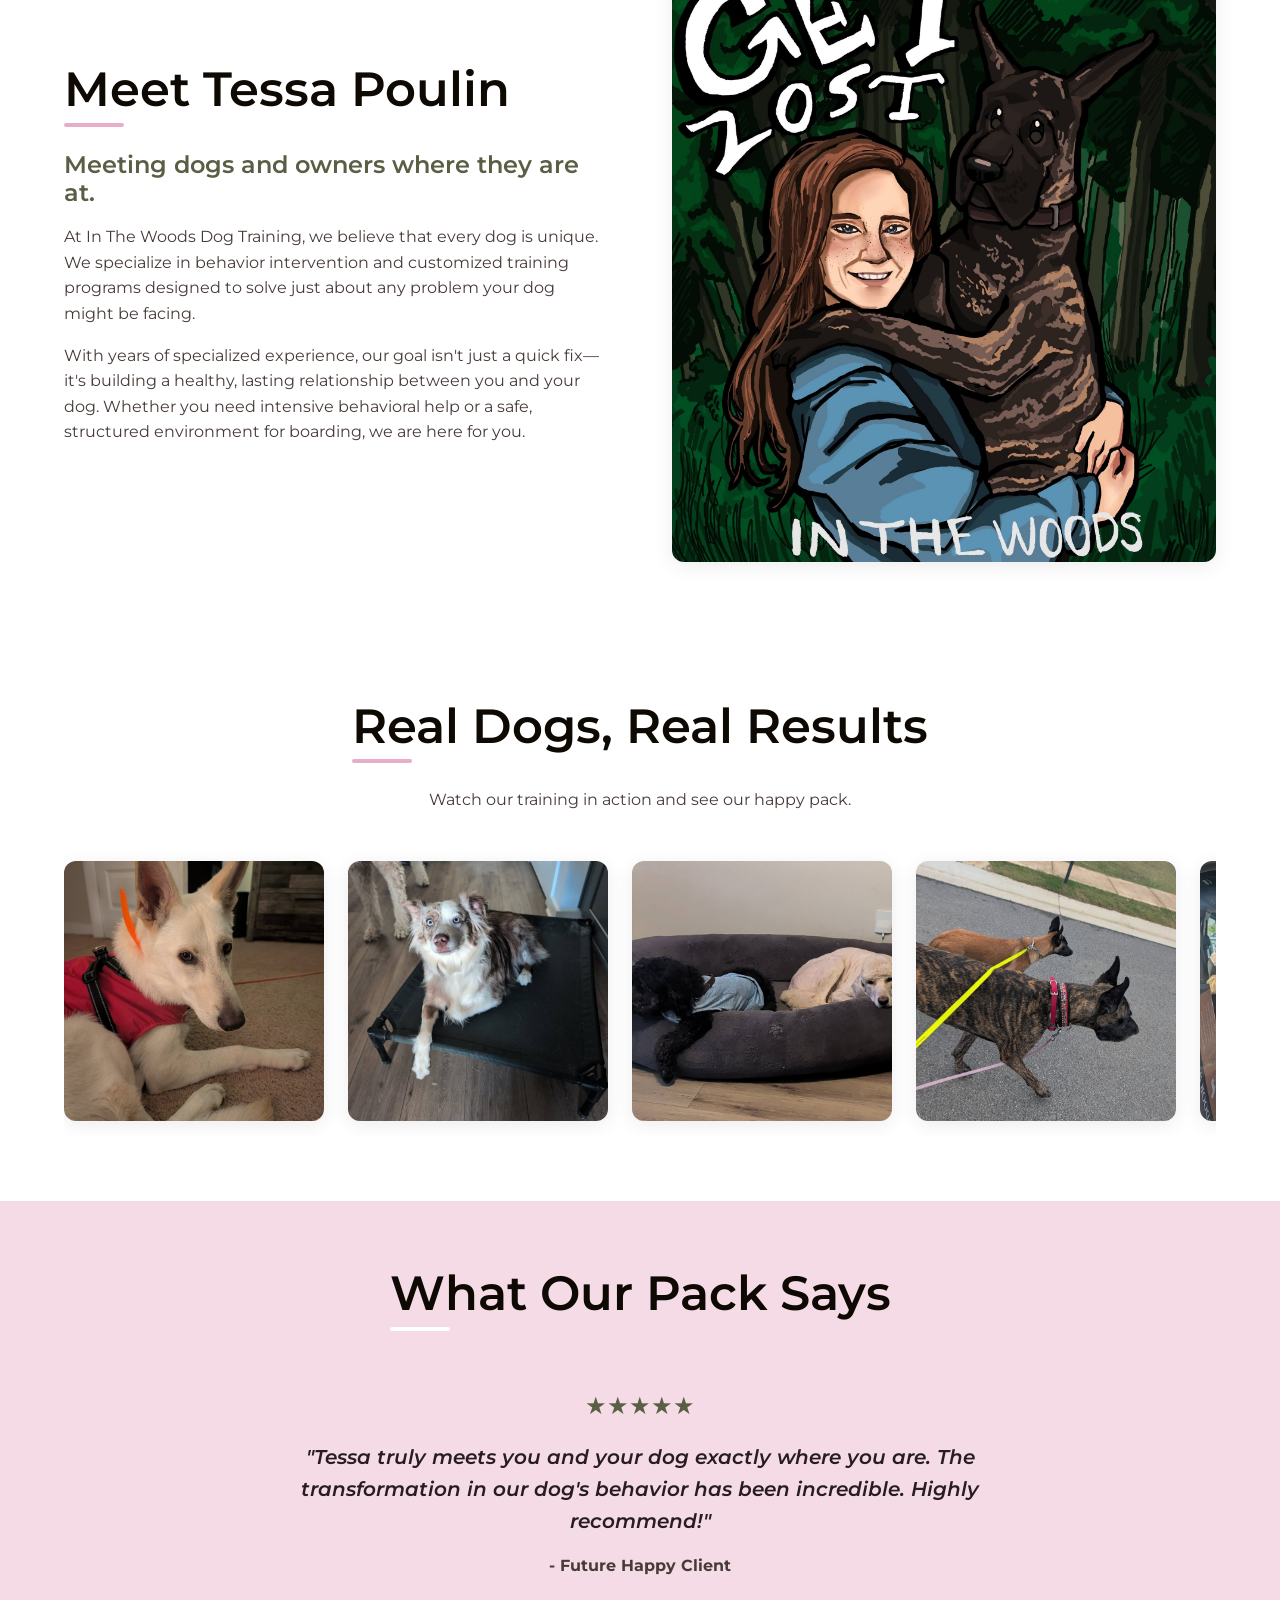
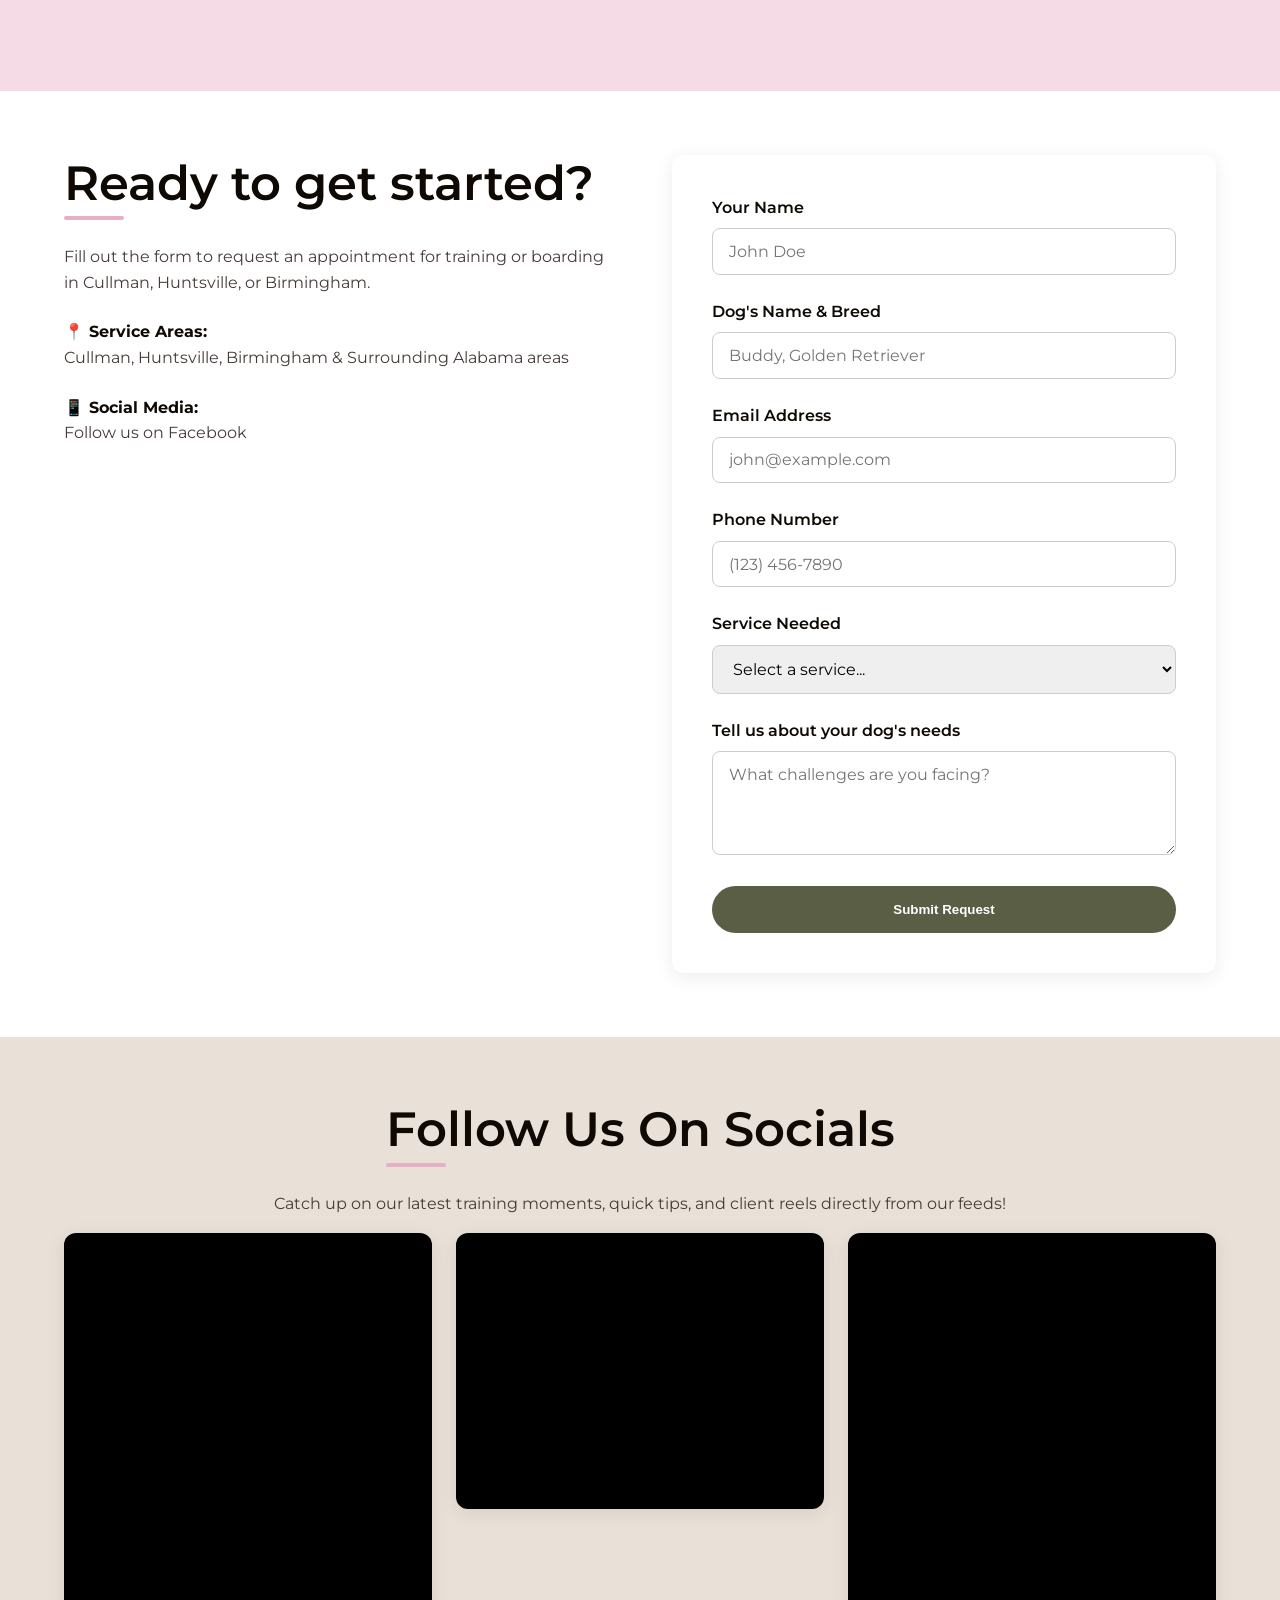
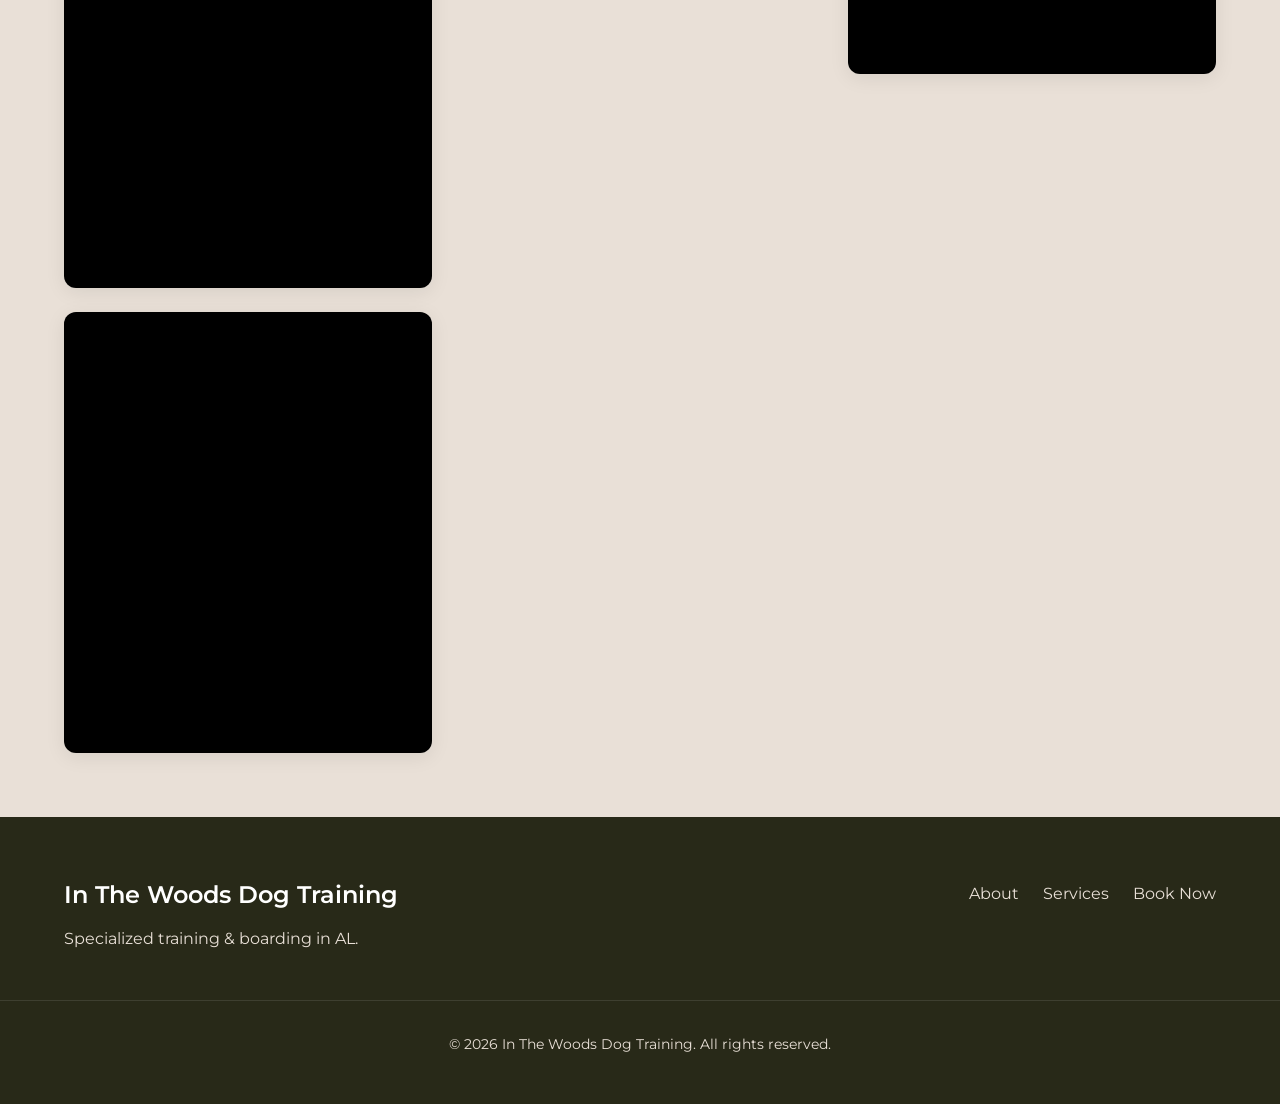
==== commit b43ae105: "feat: update navigation header with new Great Dane logo" ====
--- a/index.html
+++ b/index.html
@@ -47,7 +47,7 @@
     <header class="site-header" id="header">
         <div class="container nav-wrapper">
             <a href="#" class="logo">
-                <img src="assets/illustration-tessaanddog.jpg" alt="In The Woods Dog Training Logo" class="logo-img">
+                <img src="assets/inthewoodslogo.png" alt="In The Woods Dog Training Logo" class="nav-logo">
                 <span class="logo-text">In The Woods</span>
             </a>
             <button class="mobile-toggle" aria-label="Toggle Menu" id="mobile-toggle">
--- a/styles.css
+++ b/styles.css
@@ -445,4 +445,17 @@
         object-position: center top; 
         transform: none; /* Disables the desktop horizontal slide tweak */
     }
-}+}
+
+/* Changes the accent dash to white only inside the testimonials section */
+.testimonials h2::after {
+    background-color: #ffffff !important;
+}
+
+.nav-logo {
+    height: 45px; /* Adjust this to match the height of the original circular logo */
+    width: auto;
+    object-fit: contain;
+    vertical-align: middle;
+    margin-right: 12px;
+  }
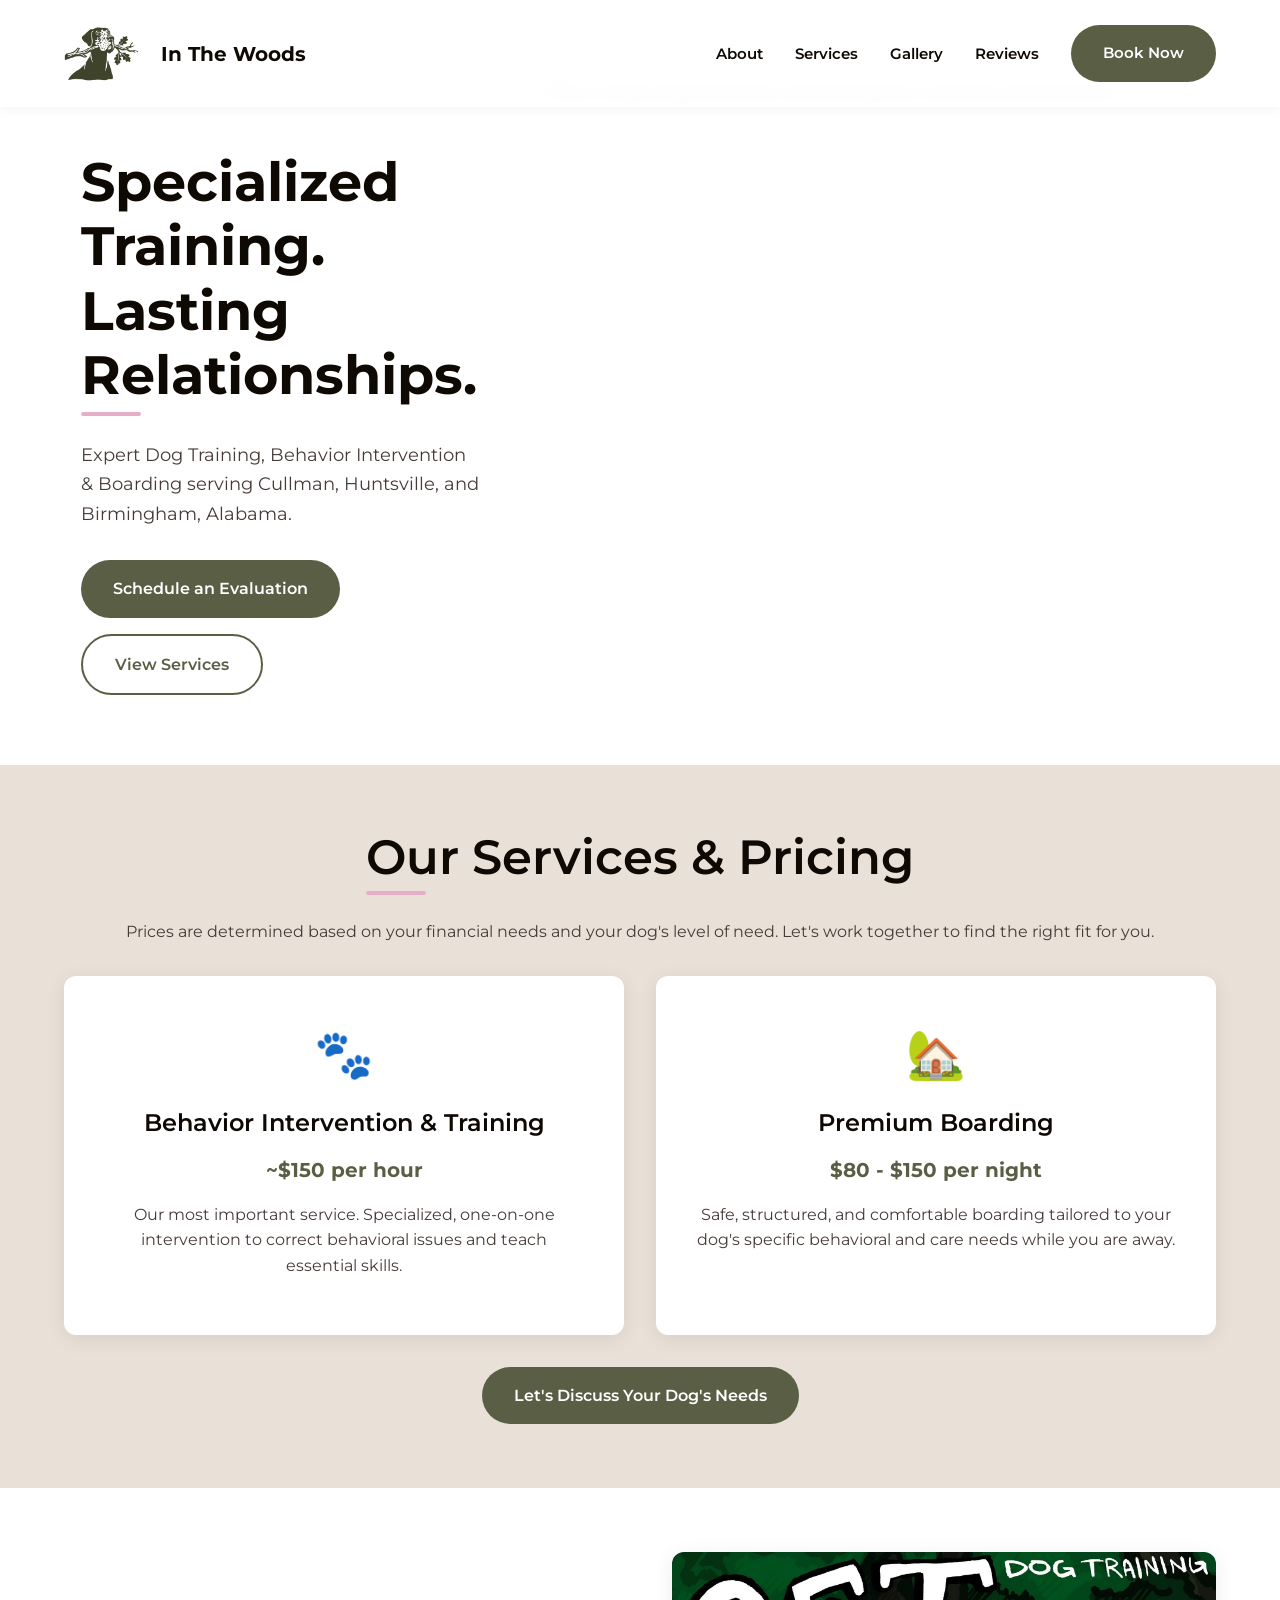
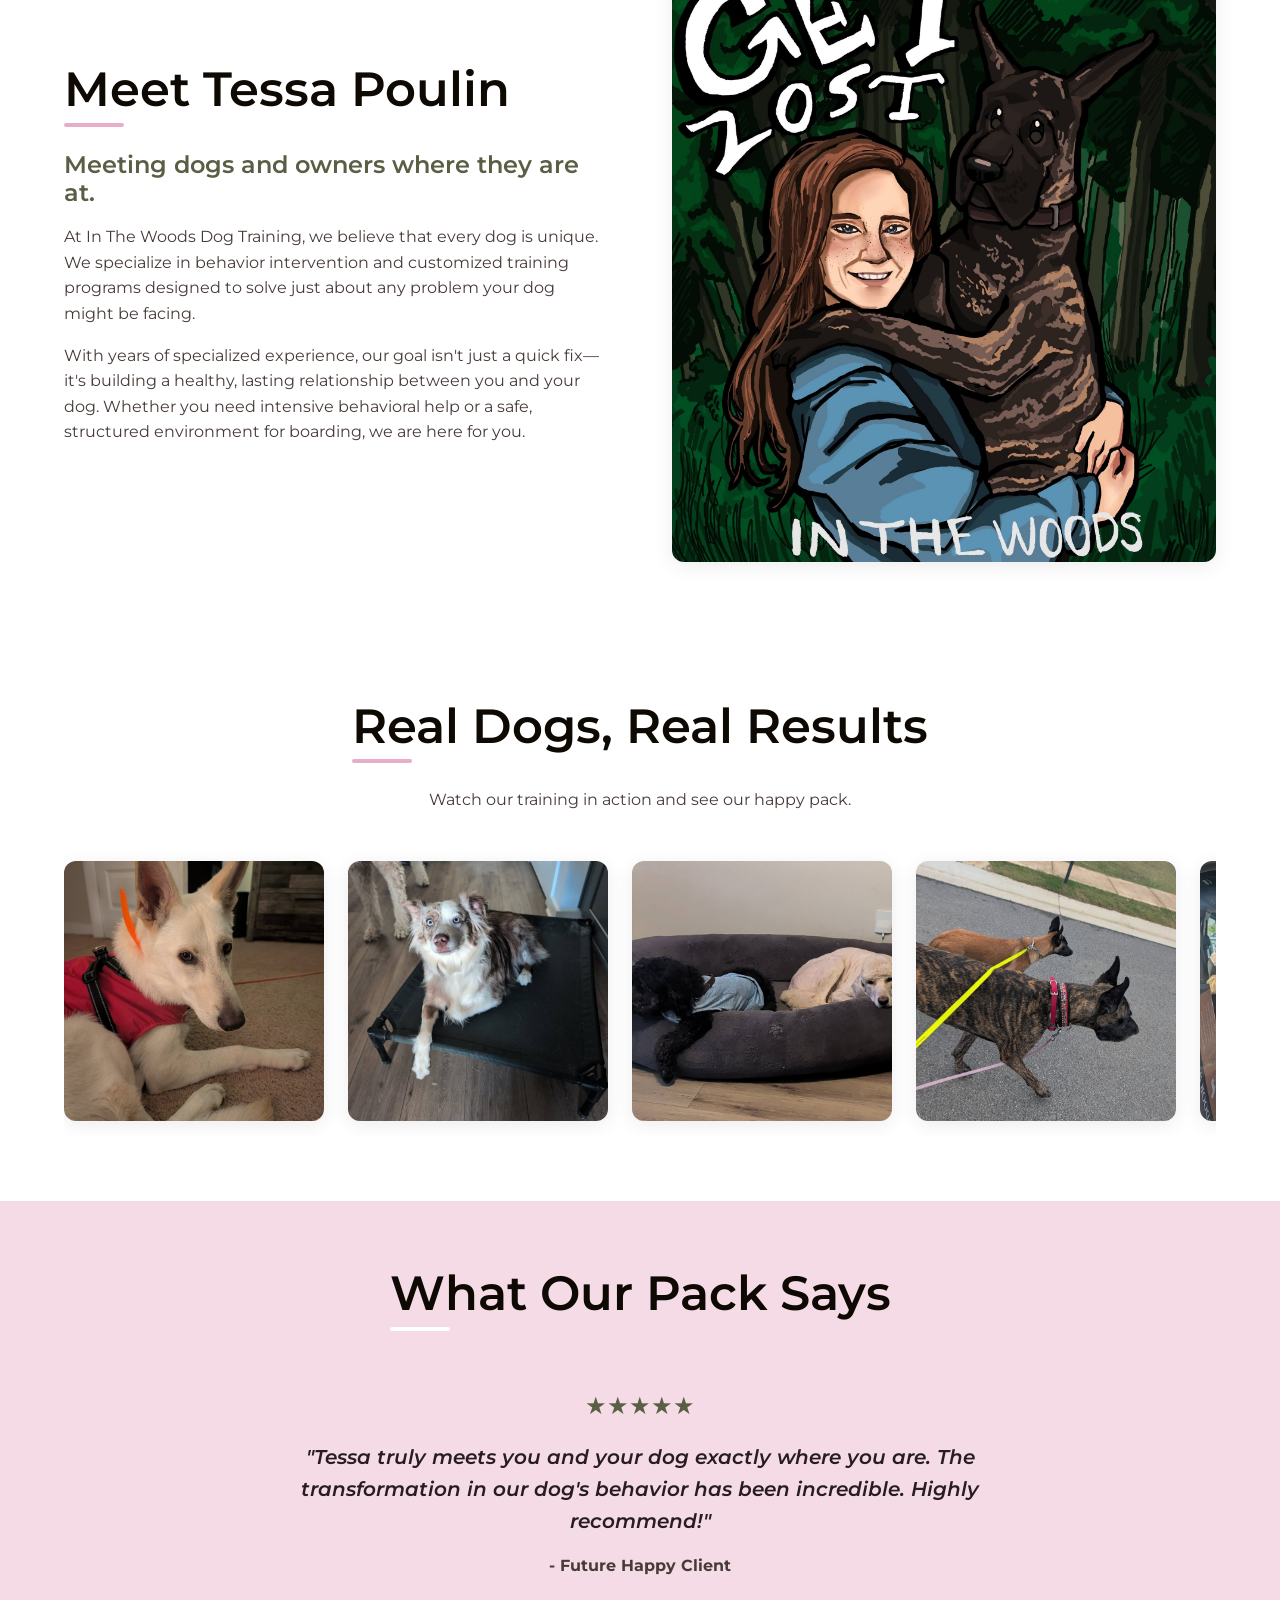
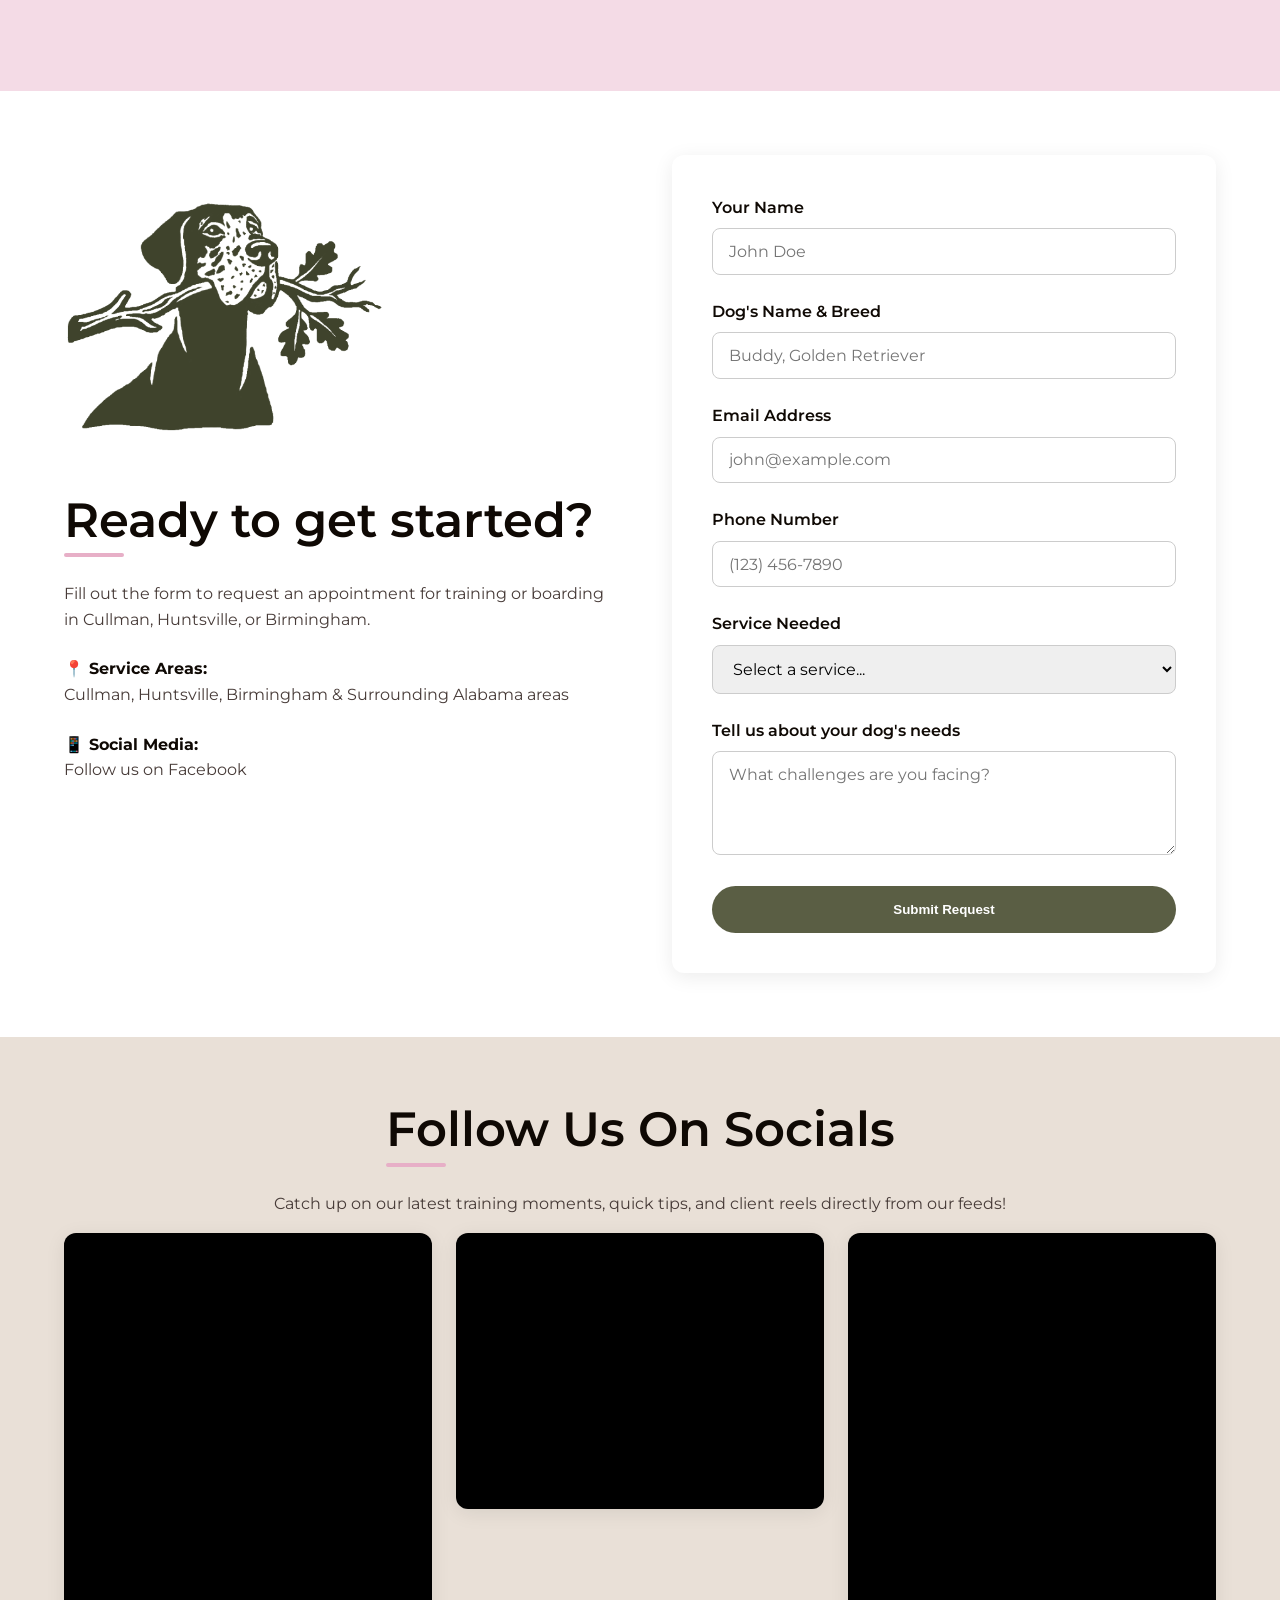
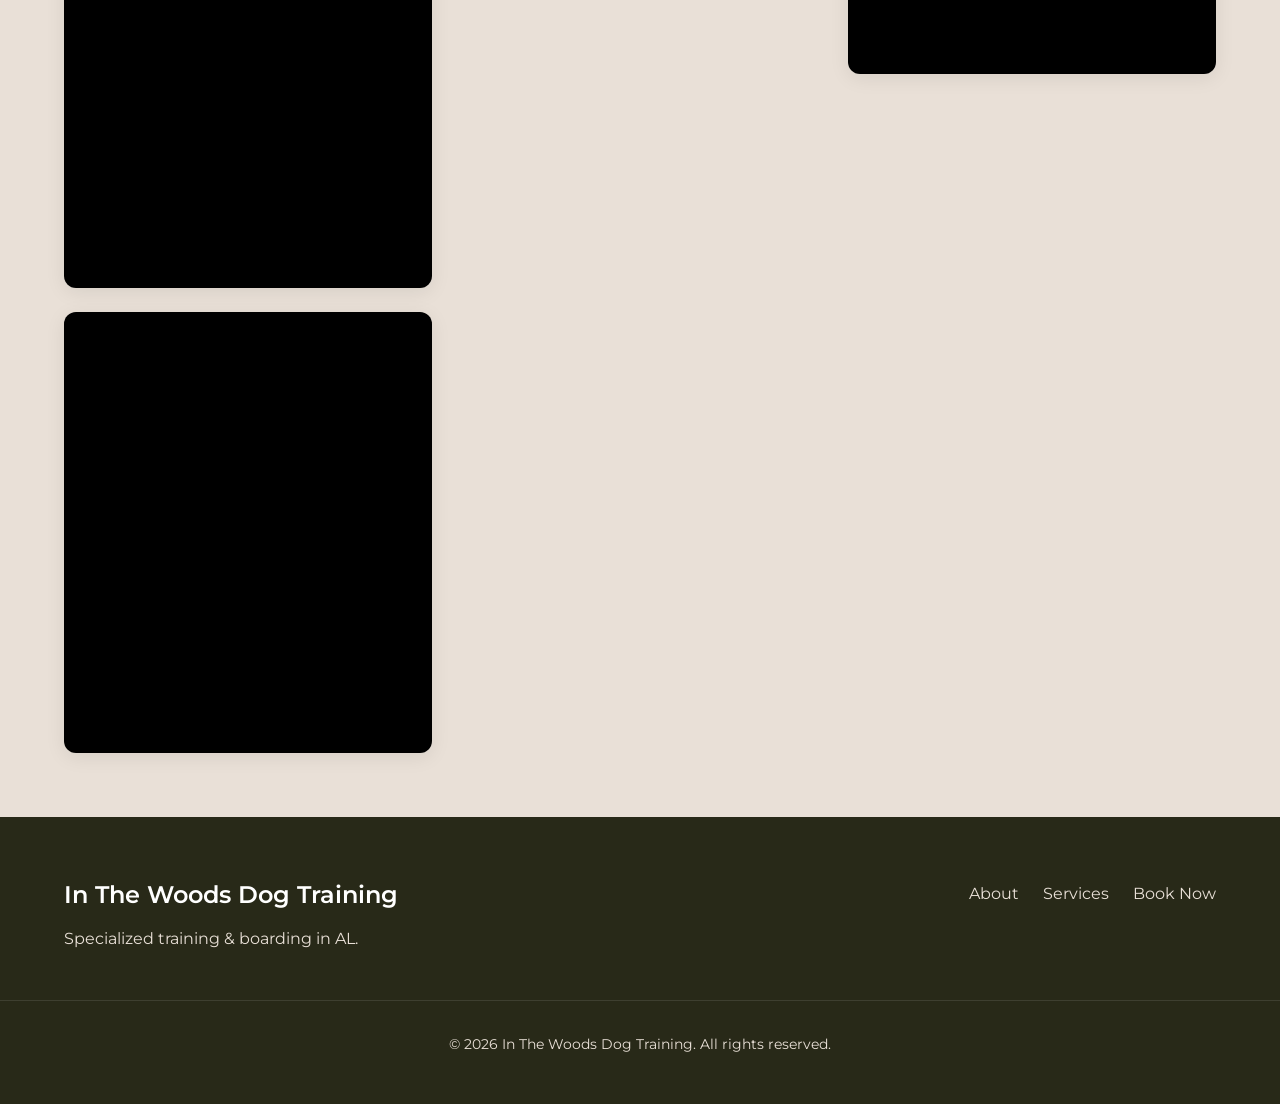
==== commit 2ad22b67: "style: rename gallery nav link and add logo to evaluation form section" ====
--- a/index.html
+++ b/index.html
@@ -59,7 +59,7 @@
                 <ul class="nav-list">
                     <li><a href="#about">About</a></li>
                     <li><a href="#services">Services</a></li>
-                    <li><a href="#socials">Gallery & Media</a></li>
+                    <li><a href="#socials">Gallery</a></li>
                     <li><a href="#testimonials">Reviews</a></li>
                     <li><a href="#contact" class="btn primary-btn easter-egg-btn">Book Now</a></li>
                 </ul>
@@ -176,7 +176,7 @@
         <section id="contact" class="contact section-padding">
             <div class="container contact-grid">
                 <div class="contact-info">
-                    <h2>Ready to get started?</h2>
+                    <img src="assets/inthewoodslogo.png" alt="In The Woods" class="form-side-logo">                    <h2>Ready to get started?</h2>
                     <p>Fill out the form to request an appointment for training or boarding in Cullman, Huntsville, or Birmingham.</p>
                     
                     <div class="info-item">
--- a/styles.css
+++ b/styles.css
@@ -168,8 +168,8 @@
 .logo-text { font-weight: 700; font-size: 1.25rem; color: var(--clr-black); }
 
 .main-nav { display: flex; }
-.nav-list { display: flex; list-style: none; align-items: center; gap: 2rem; }
-.nav-list a { font-weight: 600; font-size: 0.95rem; transition: color 0.3s; }
+.nav-list { display: flex; list-style: none; justify-content: center; align-items: center; gap: 2rem; }
+.nav-list a { font-weight: 600; font-size: 0.95rem; text-align: center; transition: color 0.3s; }
 .nav-list a:not(.btn):hover { color: var(--clr-olive); }
 
 .mobile-toggle {
@@ -453,9 +453,56 @@
 }
 
 .nav-logo {
-    height: 45px; /* Adjust this to match the height of the original circular logo */
+    height: 75px; /* Adjust this to match the height of the original circular logo */
     width: auto;
     object-fit: contain;
     vertical-align: middle;
     margin-right: 12px;
-  }+  }
+  /* Fixes the header blocking content when clicking 'About', 'Services', etc. */
+section, 
+#about, 
+#services, 
+#gallery, 
+#reviews {
+    scroll-margin-top: 75px; /* Adjust this number if you need more or less breathing room */
+}
+
+/* =========================================
+   FORM SECTION - SIDE LOGO
+========================================= */
+.form-section-logo {
+    display: flex;
+    justify-content: flex-start; /* Aligns left with the headings */
+    margin-bottom: 1.25rem;      /* Breathing room right before the main heading */
+}
+
+.form-section-logo img {
+    width: 130px;                /* Perfect size to balance the right column */
+    height: auto;
+    object-fit: contain;
+}
+
+/* Responsive adjustment for tablet/mobile viewports */
+@media (max-width: 768px) {
+    .form-section-logo {
+        justify-content: center; /* Centers the logo if the layout switches to a single column */
+        margin-bottom: 1.5rem;
+    }
+}
+
+/* Restrains the new evaluation section logo size */
+.form-side-logo {
+    width: 321px;        /* Forces it down from massive full-res to a perfect accent size */
+    height: auto;
+    display: block;
+    margin-bottom: 1rem; /* Creates clean spacing between the logo and the heading below it */
+}
+
+/* If the layout stacks on mobile, center the logo */
+@media (max-width: 768px) {
+    .form-side-logo {
+        margin-left: auto;
+        margin-right: auto;
+    }
+}
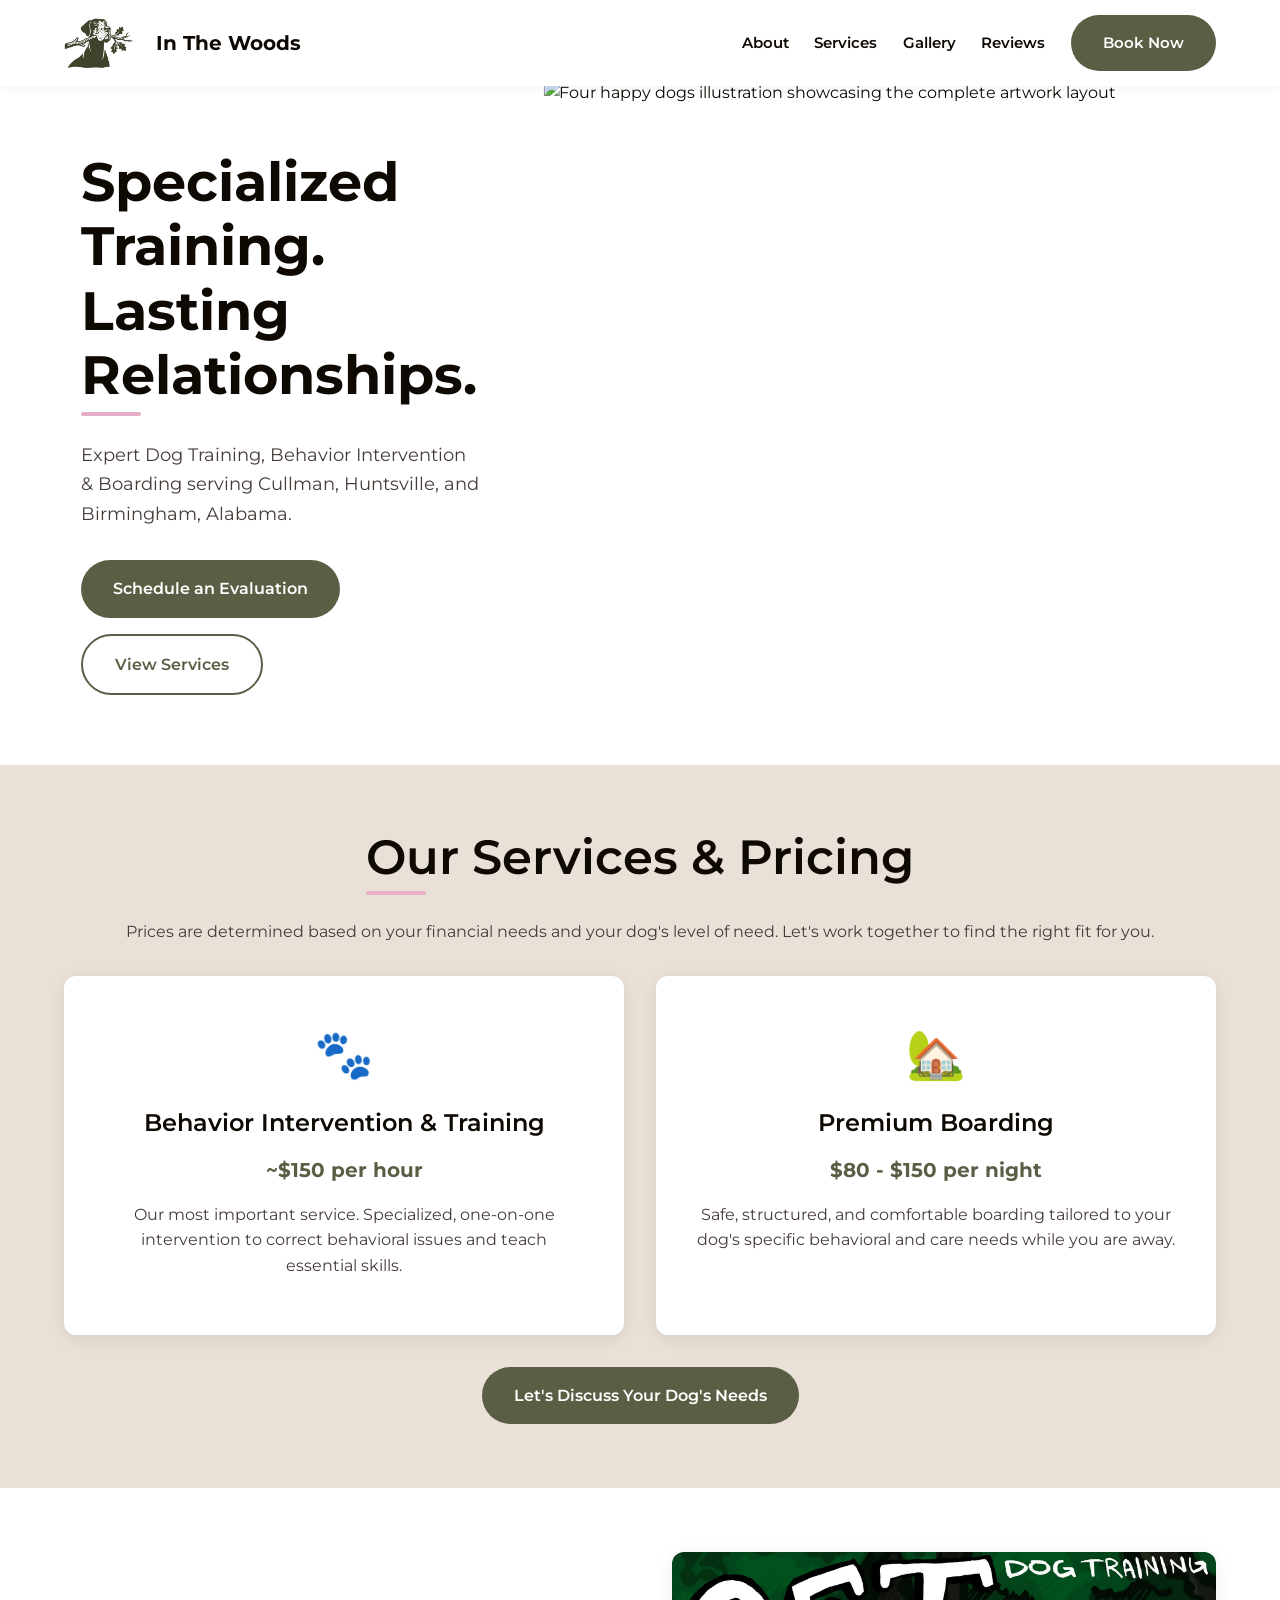
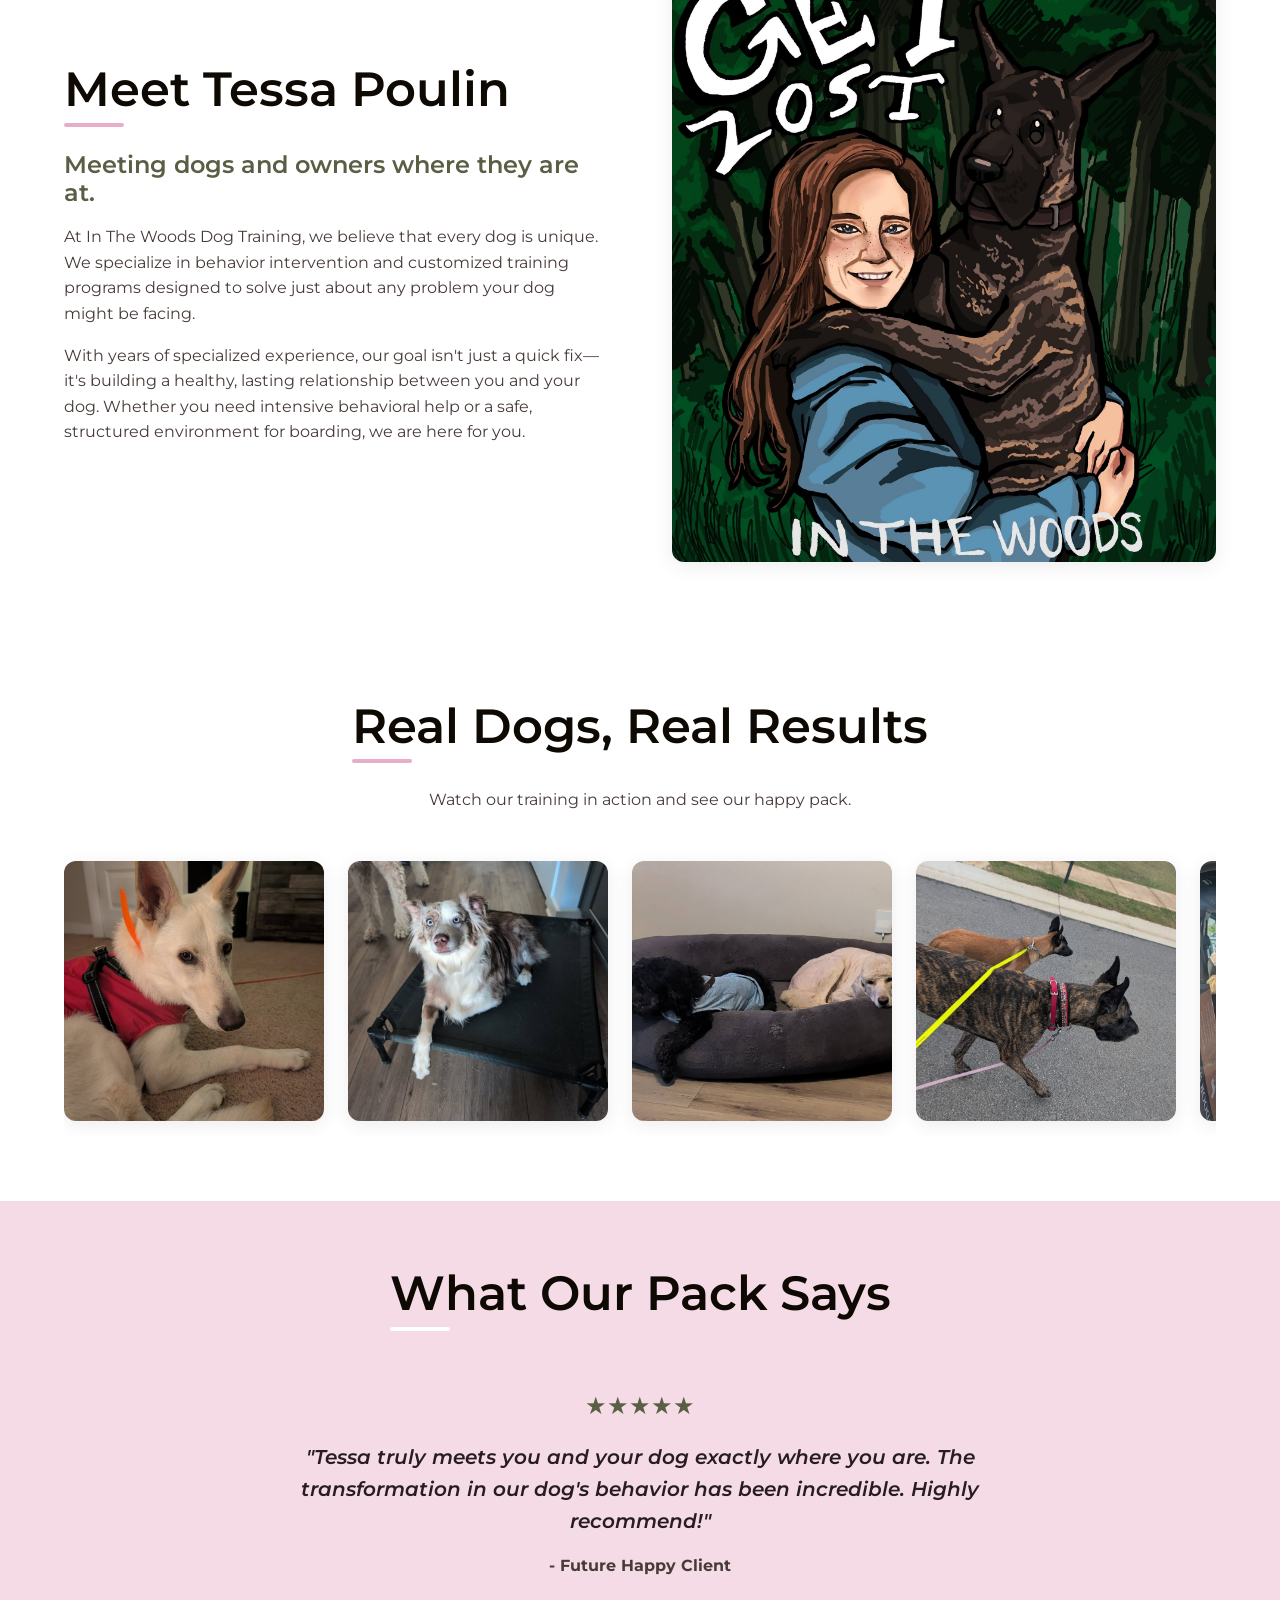
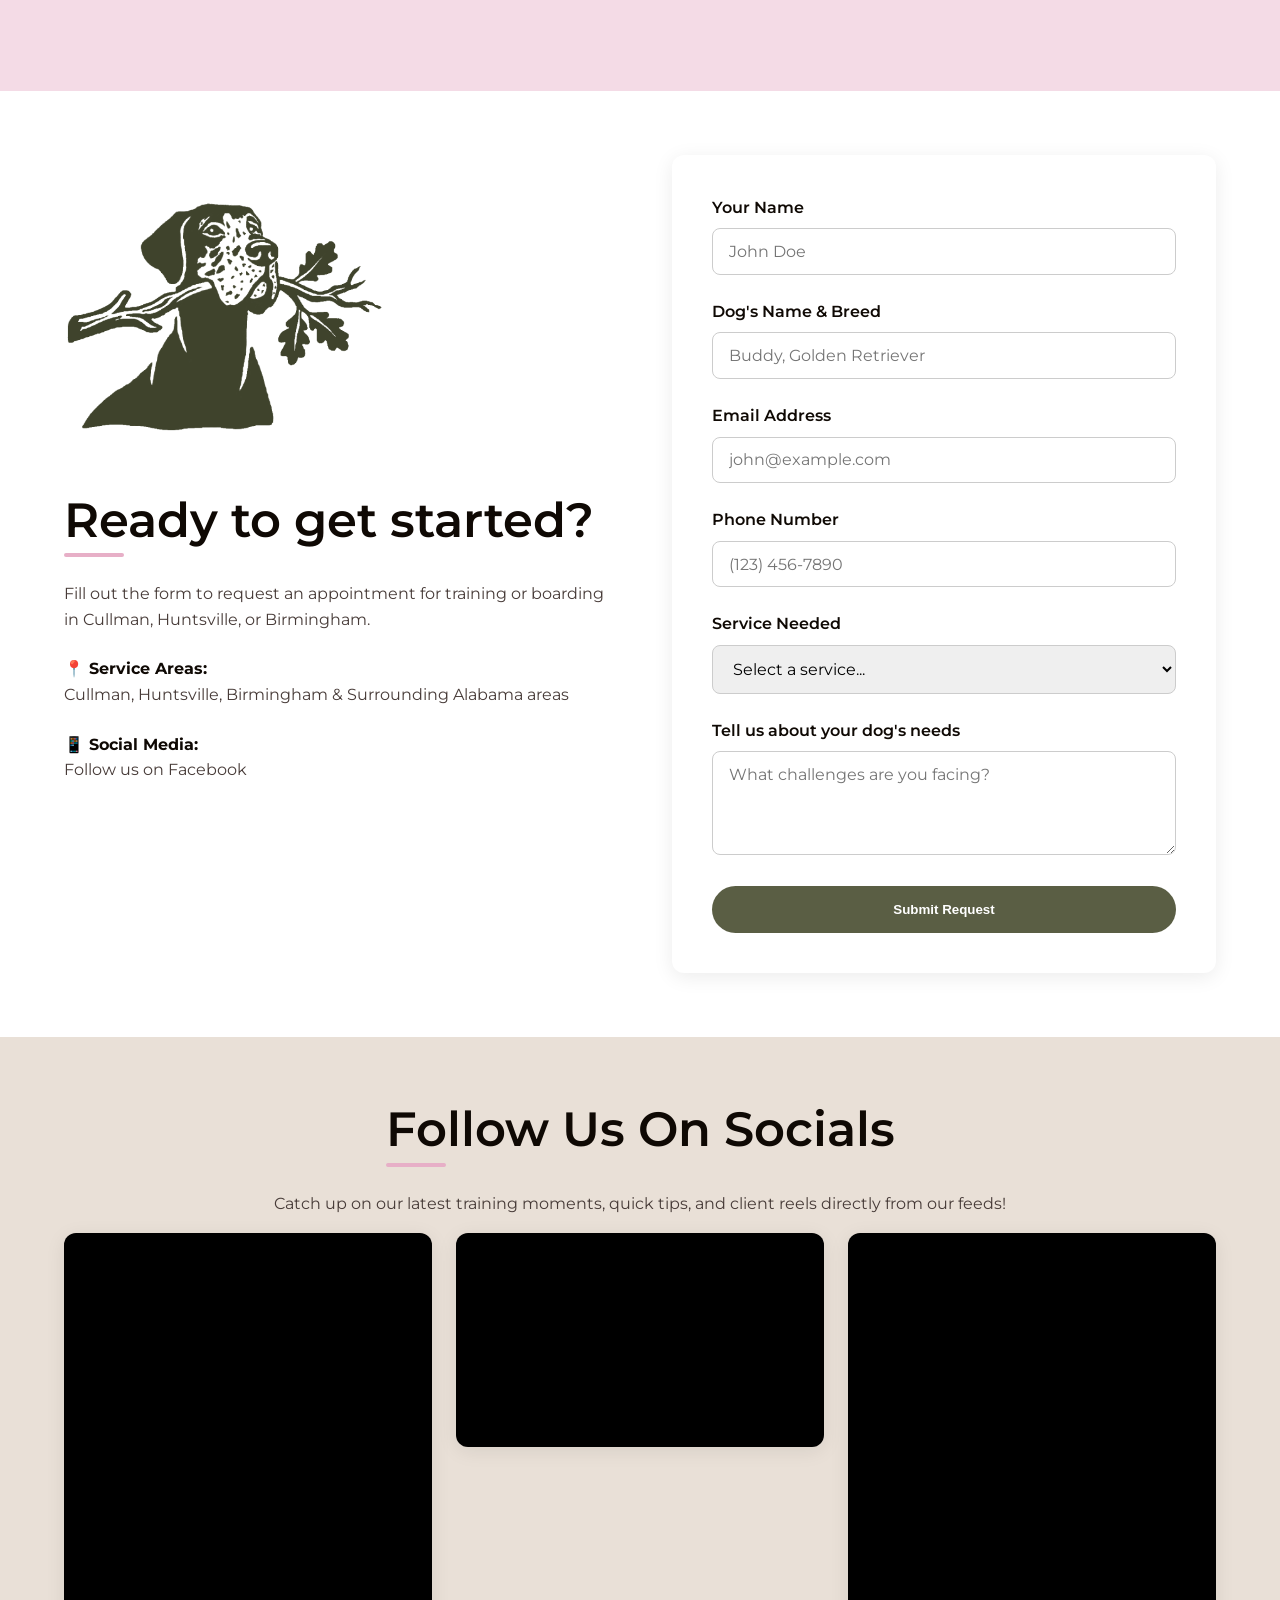
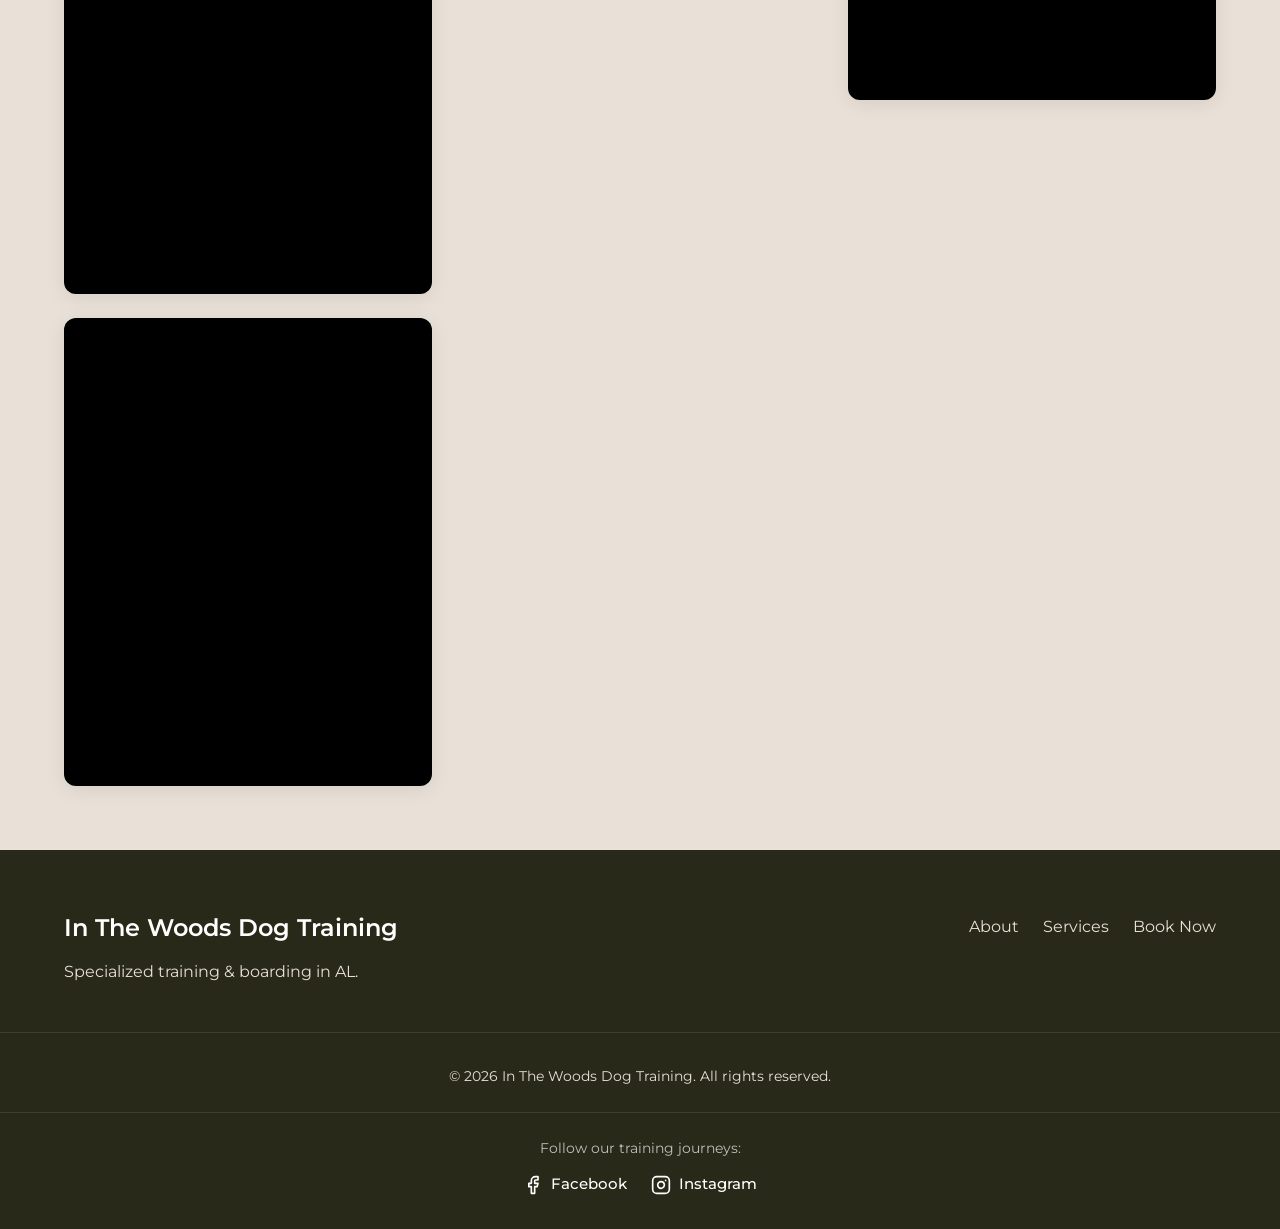
==== commit b97cce3d: "Fix navbar overlap, improve mobile layout, and add social links to footer" ====
--- a/index.html
+++ b/index.html
@@ -270,6 +270,20 @@
         <div class="footer-bottom center">
             <p>&copy; <span id="year"></span> In The Woods Dog Training. All rights reserved.</p>
         </div>
+        <div class="footer-socials">
+            <p>Follow our training journeys:</p>
+            <div class="social-icons">
+                <a href="https://www.facebook.com/profile.php?id=61585794825942" target="_blank" aria-label="Facebook">
+                    <svg xmlns="http://www.w3.org/2000/svg" width="24" height="24" viewBox="0 0 24 24" fill="none" stroke="currentColor" stroke-width="2" stroke-linecap="round" stroke-linejoin="round" class="feather feather-facebook"><path d="M18 2h-3a5 5 0 0 0-5 5v3H7v4h3v8h4v-8h3l1-4h-4V7a1 1 0 0 1 1-1h3z"></path></svg>
+                    Facebook
+                </a>
+                
+                <a href="https://www.instagram.com/inthewoodsdogtraining/" target="_blank" aria-label="Instagram">
+                    <svg xmlns="http://www.w3.org/2000/svg" width="24" height="24" viewBox="0 0 24 24" fill="none" stroke="currentColor" stroke-width="2" stroke-linecap="round" stroke-linejoin="round" class="feather feather-instagram"><rect x="2" y="2" width="20" height="20" rx="5" ry="5"></rect><path d="M16 11.37A4 4 0 1 1 12.63 8 4 4 0 0 1 16 11.37z"></path><line x1="17.5" y1="6.5" x2="17.51" y2="6.5"></line></svg>
+                    Instagram
+                </a>
+            </div>
+        </div>
     </footer>
 
     <script src="script.js"></script>
--- a/styles.css
+++ b/styles.css
@@ -155,7 +155,7 @@
     background: rgba(255, 255, 255, 0.95);
     backdrop-filter: blur(10px);
     z-index: 1000;
-    padding: 1rem 0;
+    padding: 0.5rem 0; /* Changed from 1rem to 0.5rem to trim the thickness */
     box-shadow: 0 2px 10px rgba(0,0,0,0.05);
     transition: padding 0.3s ease;
 }
@@ -168,7 +168,7 @@
 .logo-text { font-weight: 700; font-size: 1.25rem; color: var(--clr-black); }
 
 .main-nav { display: flex; }
-.nav-list { display: flex; list-style: none; justify-content: center; align-items: center; gap: 2rem; }
+.nav-list { display: flex; list-style: none; justify-content: center; align-items: center; gap: clamp(1rem, 2vw, 2rem); }
 .nav-list a { font-weight: 600; font-size: 0.95rem; text-align: center; transition: color 0.3s; }
 .nav-list a:not(.btn):hover { color: var(--clr-olive); }
 
@@ -193,6 +193,8 @@
     align-items: center;
     background-color: var(--bg-main);
     overflow: hidden;
+    max-width: 1600px;
+    margin: 0 auto;
 }
 
 .hero .container {
@@ -281,12 +283,20 @@
    GALLERY & MEDIA
 ========================================= */
 .video-grid { display: grid; grid-template-columns: repeat(auto-fit, minmax(280px, 1fr)); gap: 1.5rem; align-items: start; }
-.video-wrapper { position: relative; width: 100%; overflow: hidden; border-radius: var(--radius-md); box-shadow: var(--shadow-soft); background: #000; }
-.vertical-video { padding-bottom: 178%; }
-.horizontal-video { padding-bottom: 75%; }
-.post-video { padding-bottom: 120%; }
-.video-wrapper iframe { position: absolute; top: 0; left: 0; width: 100%; height: 100%; }
-
+.video-wrapper { 
+    width: 100%; 
+    border-radius: var(--radius-md); 
+    box-shadow: var(--shadow-soft); 
+    background: #000; 
+}
+.vertical-video { aspect-ratio: 9 / 16; }
+.horizontal-video { aspect-ratio: 16 / 9; }
+.post-video { aspect-ratio: 4 / 5; }
+.video-wrapper iframe { 
+    width: 100%; 
+    height: 100%; 
+    border: none;
+}
 /* =========================================
    CONTINUOUS PHOTO MARQUEE CAROUSEL
 ========================================= */
@@ -400,12 +410,78 @@
 /* =========================================
    MEDIA QUERIES (IPHONE & MOBILE RESPONSIVENESS)
 ========================================= */
-@media (max-width: 768px) {
-    
+
+/* --- 1. GLOBAL TWEAKS (Keep out of media queries so they work everywhere) --- */
+.testimonials h2::after {
+    background-color: #ffffff !important;
+}
+
+.nav-logo {
+    height: 70px; /* Changed from 75px to 55px to make it perfectly compact */
+    width: auto;
+    object-fit: contain;
+    vertical-align: middle;
+    margin-right: 12px;
+}
+
+section, #about, #services, #gallery, #reviews {
+    scroll-margin-top: 75px;
+}
+
+.form-section-logo {
+    display: flex;
+    justify-content: flex-start;
+    margin-bottom: 1.25rem;
+}
+
+.form-section-logo img {
+    width: 130px;
+    height: auto;
+    object-fit: contain;
+}
+
+.form-side-logo {
+    width: 321px;
+    height: auto;
+    display: block;
+    margin-bottom: 1rem;
+}
+
+
+/* --- 2. MOBILE RESPONSIVE FIXES (992px and smaller) --- */
+@media (max-width: 992px) {
+    
+    /* HEADER & NAVIGATION MOBIL MENU */
+    .mobile-toggle {
+        display: flex; 
+    }
+
+    .main-nav {
+        display: none; 
+        position: absolute;
+        top: 100%;
+        left: 0;
+        width: 100%;
+        background: rgba(255, 255, 255, 0.98);
+        padding: 1.5rem 0;
+        box-shadow: 0 4px 10px rgba(0,0,0,0.05);
+    }
+
+    /* Allows script.js to show dropdown when active/open class is added */
+    .main-nav.active,
+    .main-nav.open { 
+        display: block;
+    }
+
+    .nav-list {
+        flex-direction: column;
+        gap: 1.5rem;
+    }
+
+    /* HERO SECTION MOBILE STACKING */
     .hero {
-        /* Switches from side-by-side to stacked vertically */
         grid-template-columns: 1fr; 
-        padding-top: 100px; /* Gives space below the mobile menu */
+        padding-top: 100px;
         min-height: auto;
         gap: var(--sp-lg);
     }
@@ -419,19 +495,16 @@
 
     .hero-content {
         max-width: 100%;
-        text-align: center; /* Centers your text, subhead, and buttons cleanly on phone screens */
+        text-align: center;
     }
 
     .hero-actions {
-        justify-content: center; /* Keeps buttons neatly centered together */
-    }
-
-    /* Sets up a dedicated, perfect display square for the illustration below the text */
+        justify-content: center;
+    }
+
     .hero-image-wrapper {
         width: 100%;
-        height: 350px; /* Gives the illustration a perfect frame height on mobile */
-        
-        /* Flattens the steep desktop cut to a minor, phone-friendly slope */
+        height: 350px;
         clip-path: polygon(0 5%, 100% 0, 100% 100%, 0 100%); 
         overflow: hidden;
     }
@@ -440,69 +513,83 @@
         width: 100%;
         height: 100%;
         object-fit: cover;
-        
-        /* Centers the four dogs horizontally and aligns to the top so heads aren't lost */
         object-position: center top; 
-        transform: none; /* Disables the desktop horizontal slide tweak */
-    }
-}
-
-/* Changes the accent dash to white only inside the testimonials section */
-.testimonials h2::after {
-    background-color: #ffffff !important;
-}
-
-.nav-logo {
-    height: 75px; /* Adjust this to match the height of the original circular logo */
-    width: auto;
-    object-fit: contain;
-    vertical-align: middle;
-    margin-right: 12px;
-  }
-  /* Fixes the header blocking content when clicking 'About', 'Services', etc. */
-section, 
-#about, 
-#services, 
-#gallery, 
-#reviews {
-    scroll-margin-top: 75px; /* Adjust this number if you need more or less breathing room */
-}
-
-/* =========================================
-   FORM SECTION - SIDE LOGO
-========================================= */
-.form-section-logo {
-    display: flex;
-    justify-content: flex-start; /* Aligns left with the headings */
-    margin-bottom: 1.25rem;      /* Breathing room right before the main heading */
-}
-
-.form-section-logo img {
-    width: 130px;                /* Perfect size to balance the right column */
-    height: auto;
-    object-fit: contain;
-}
-
-/* Responsive adjustment for tablet/mobile viewports */
-@media (max-width: 768px) {
+        transform: none;
+    }
+
+    /* ABOUT & CONTACT GRID MOBILE STACKING */
+    .about-grid,
+    .contact-grid {
+        grid-template-columns: 1fr; /* Force columns to drop underneath each other */
+    }
+
+    .about-grid {
+        gap: 2rem;
+    }
+
+    .contact-grid {
+        gap: 2.5rem;
+    }
+
+    .contact-info {
+        text-align: center;
+    }
+
+    /* LOGO MOBILE ALIGNMENT & RESPONSIVE SCALING */
     .form-section-logo {
-        justify-content: center; /* Centers the logo if the layout switches to a single column */
+        justify-content: center;
         margin-bottom: 1.5rem;
     }
-}
-
-/* Restrains the new evaluation section logo size */
-.form-side-logo {
-    width: 321px;        /* Forces it down from massive full-res to a perfect accent size */
-    height: auto;
-    display: block;
-    margin-bottom: 1rem; /* Creates clean spacing between the logo and the heading below it */
-}
-
-/* If the layout stacks on mobile, center the logo */
-@media (max-width: 768px) {
+
     .form-side-logo {
+        max-width: 100%; /* Keeps the Dane logo from spilling over mobile screens */
+        width: 280px;    /* Perfectly scales it down for phone viewports */
         margin-left: auto;
         margin-right: auto;
     }
+}
+
+/* =========================================
+   FOOTER SOCIAL MEDIA LINKS
+========================================= */
+.footer-socials {
+    text-align: center;
+    margin-top: 1.5rem;
+    padding-top: 1.5rem;
+    border-top: 1px solid rgba(255, 255, 255, 0.1);
+}
+
+.footer-socials p {
+    font-size: 0.9rem;
+    color: rgba(255, 255, 255, 0.7);
+    margin-bottom: 0.75rem;
+}
+
+.social-icons {
+    display: flex;
+    justify-content: center;
+    gap: 1.5rem;
+}
+
+.social-icons a {
+    display: inline-flex;
+    align-items: center;
+    gap: 8px;
+    color: #ffffff;
+    text-decoration: none;
+    font-size: 0.95rem;
+    font-weight: 500;
+    transition: color 0.2s ease, transform 0.2s ease;
+}
+
+/* Subtle interactive pop when hovering over icons */
+.social-icons a:hover {
+    color: var(--clr-olive, #8a9a86); /* Uses your custom olive color if available, or falls back to standard olive */
+    transform: translateY(-2px);
+}
+
+.social-icons svg {
+    width: 20px;
+    height: 20px;
+    vertical-align: middle;
 }
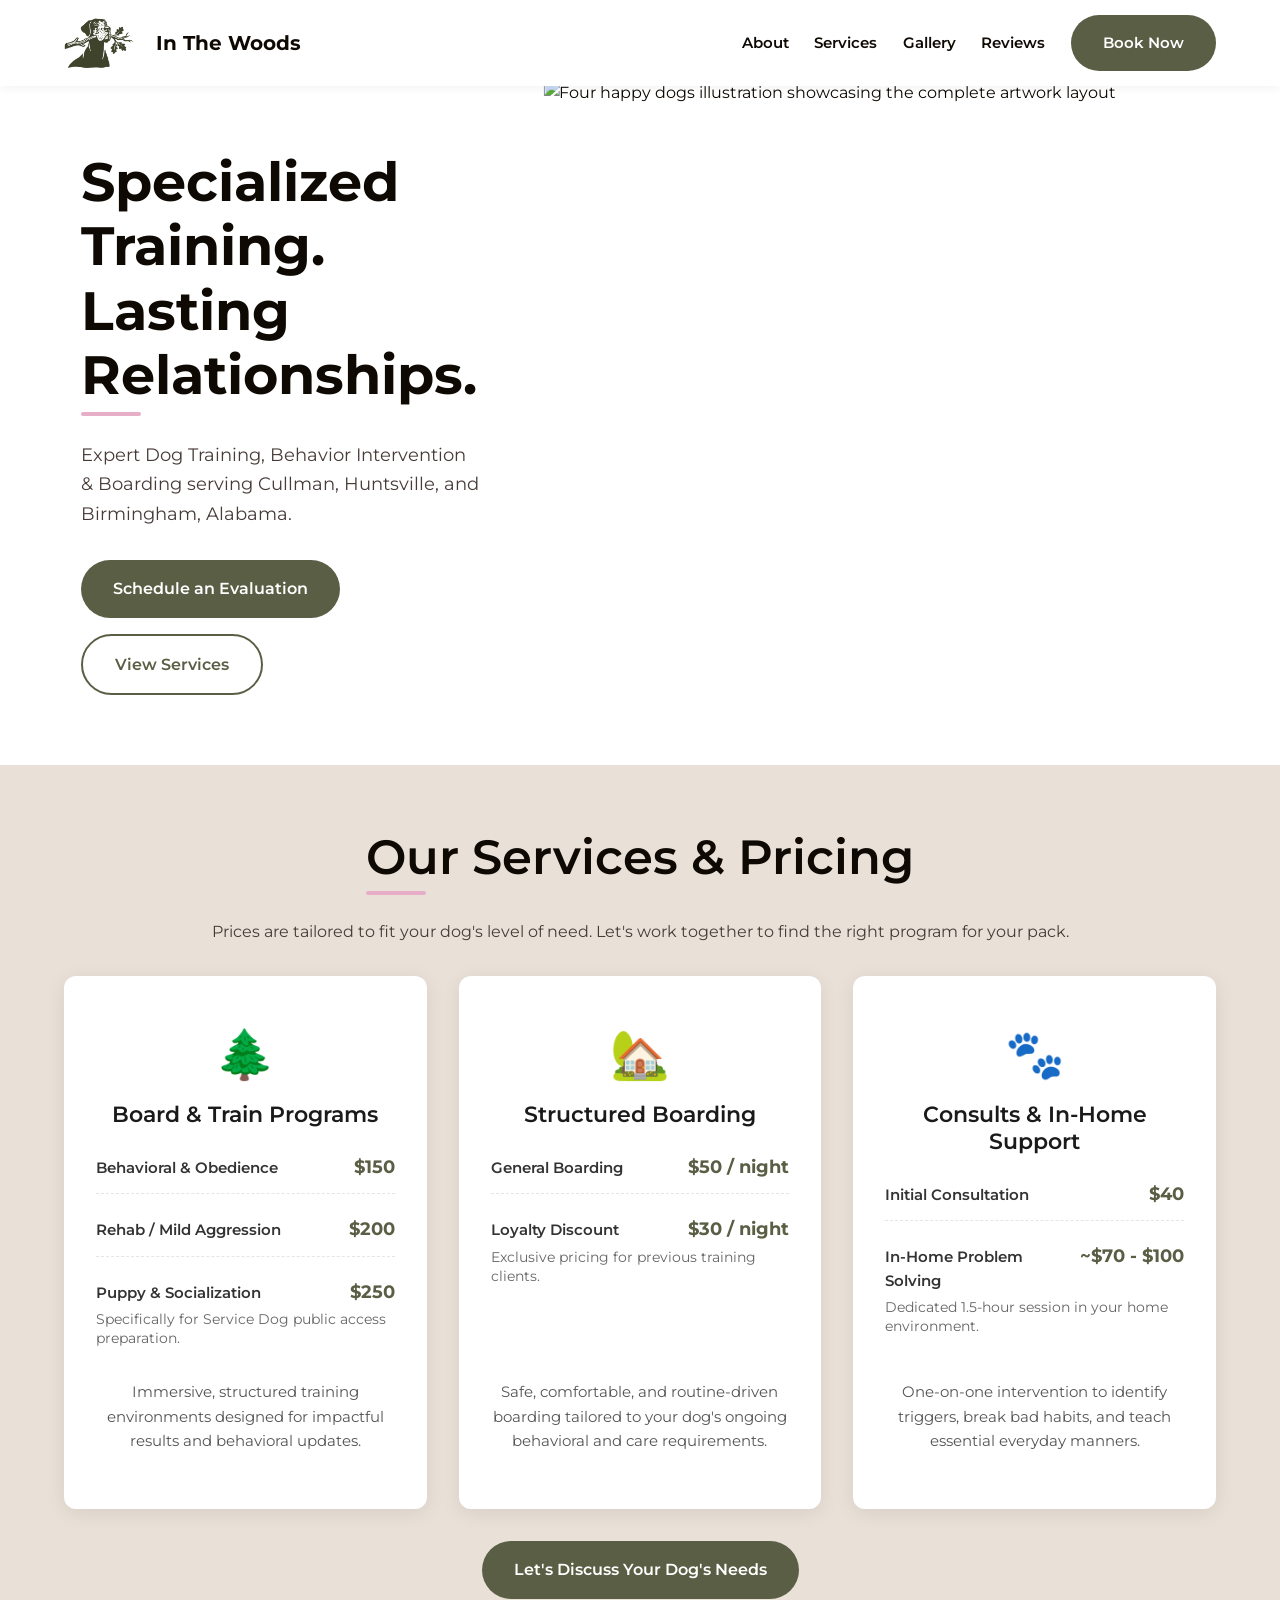
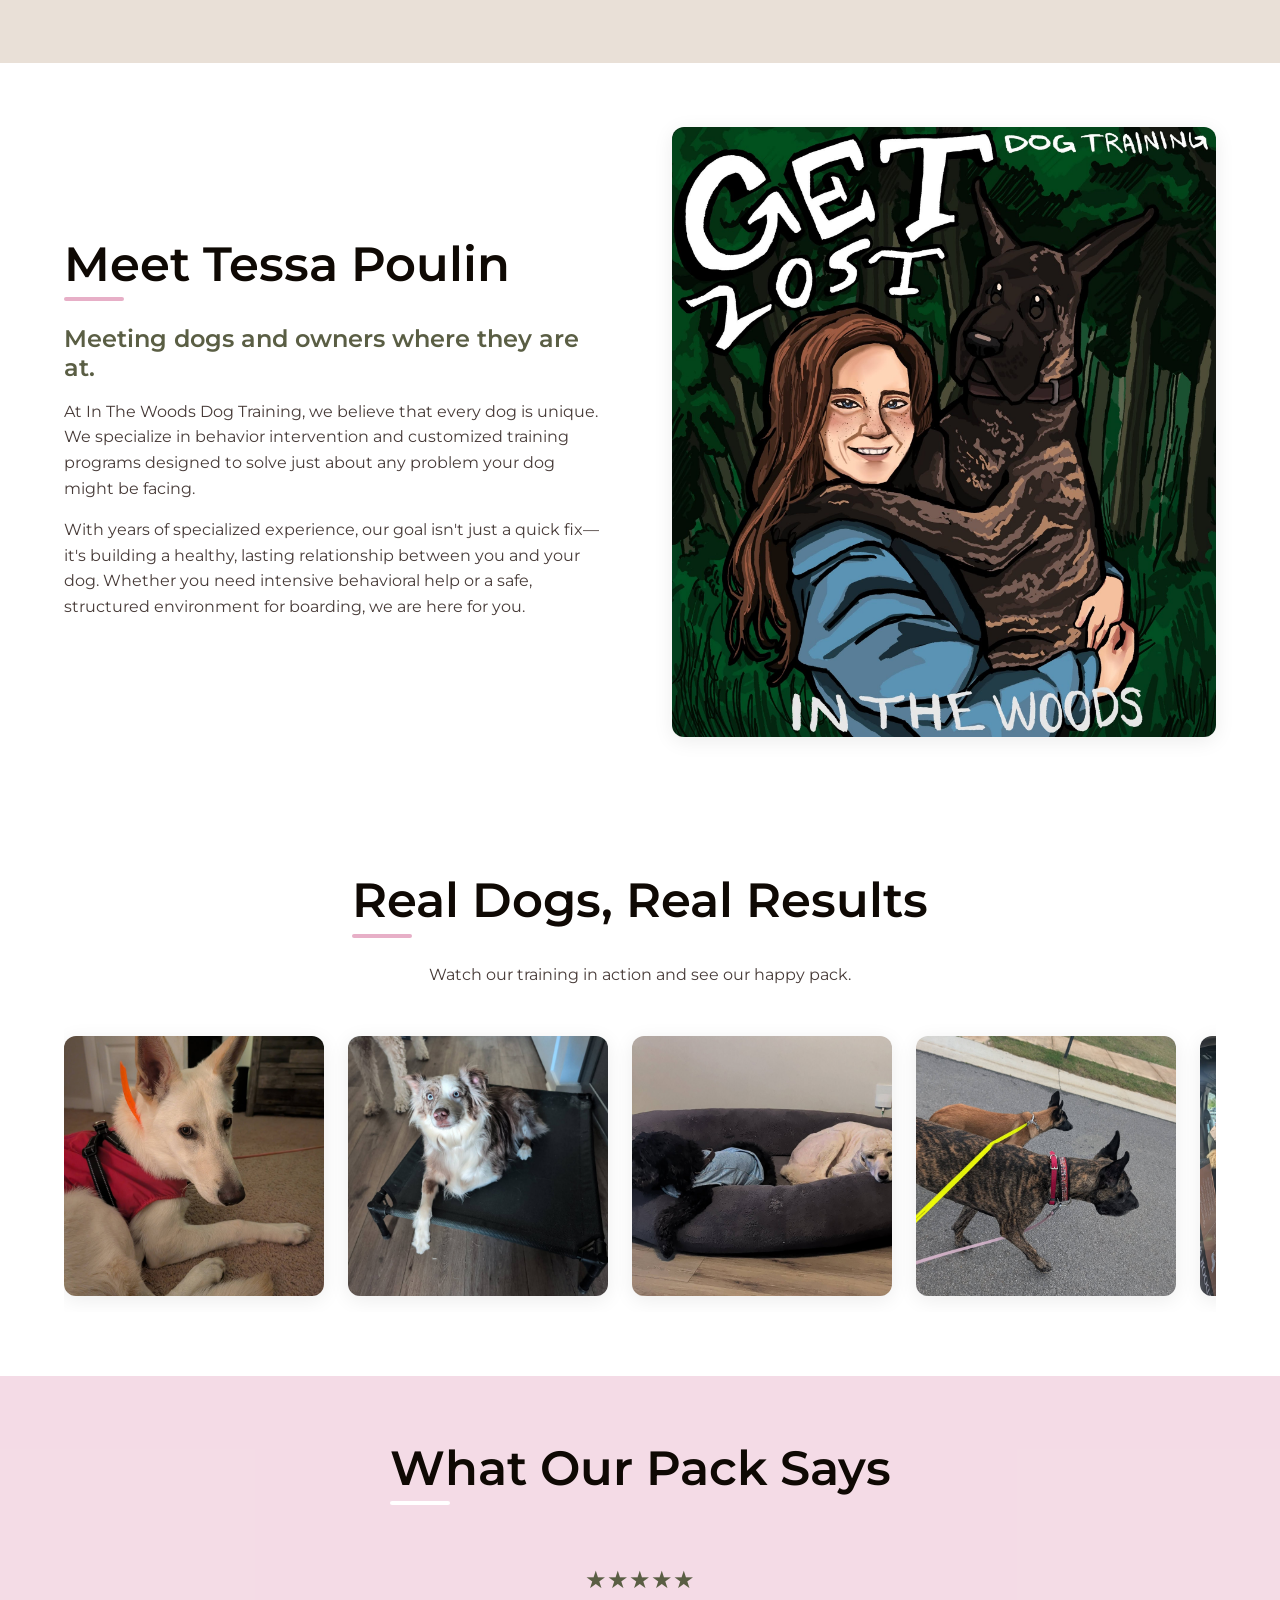
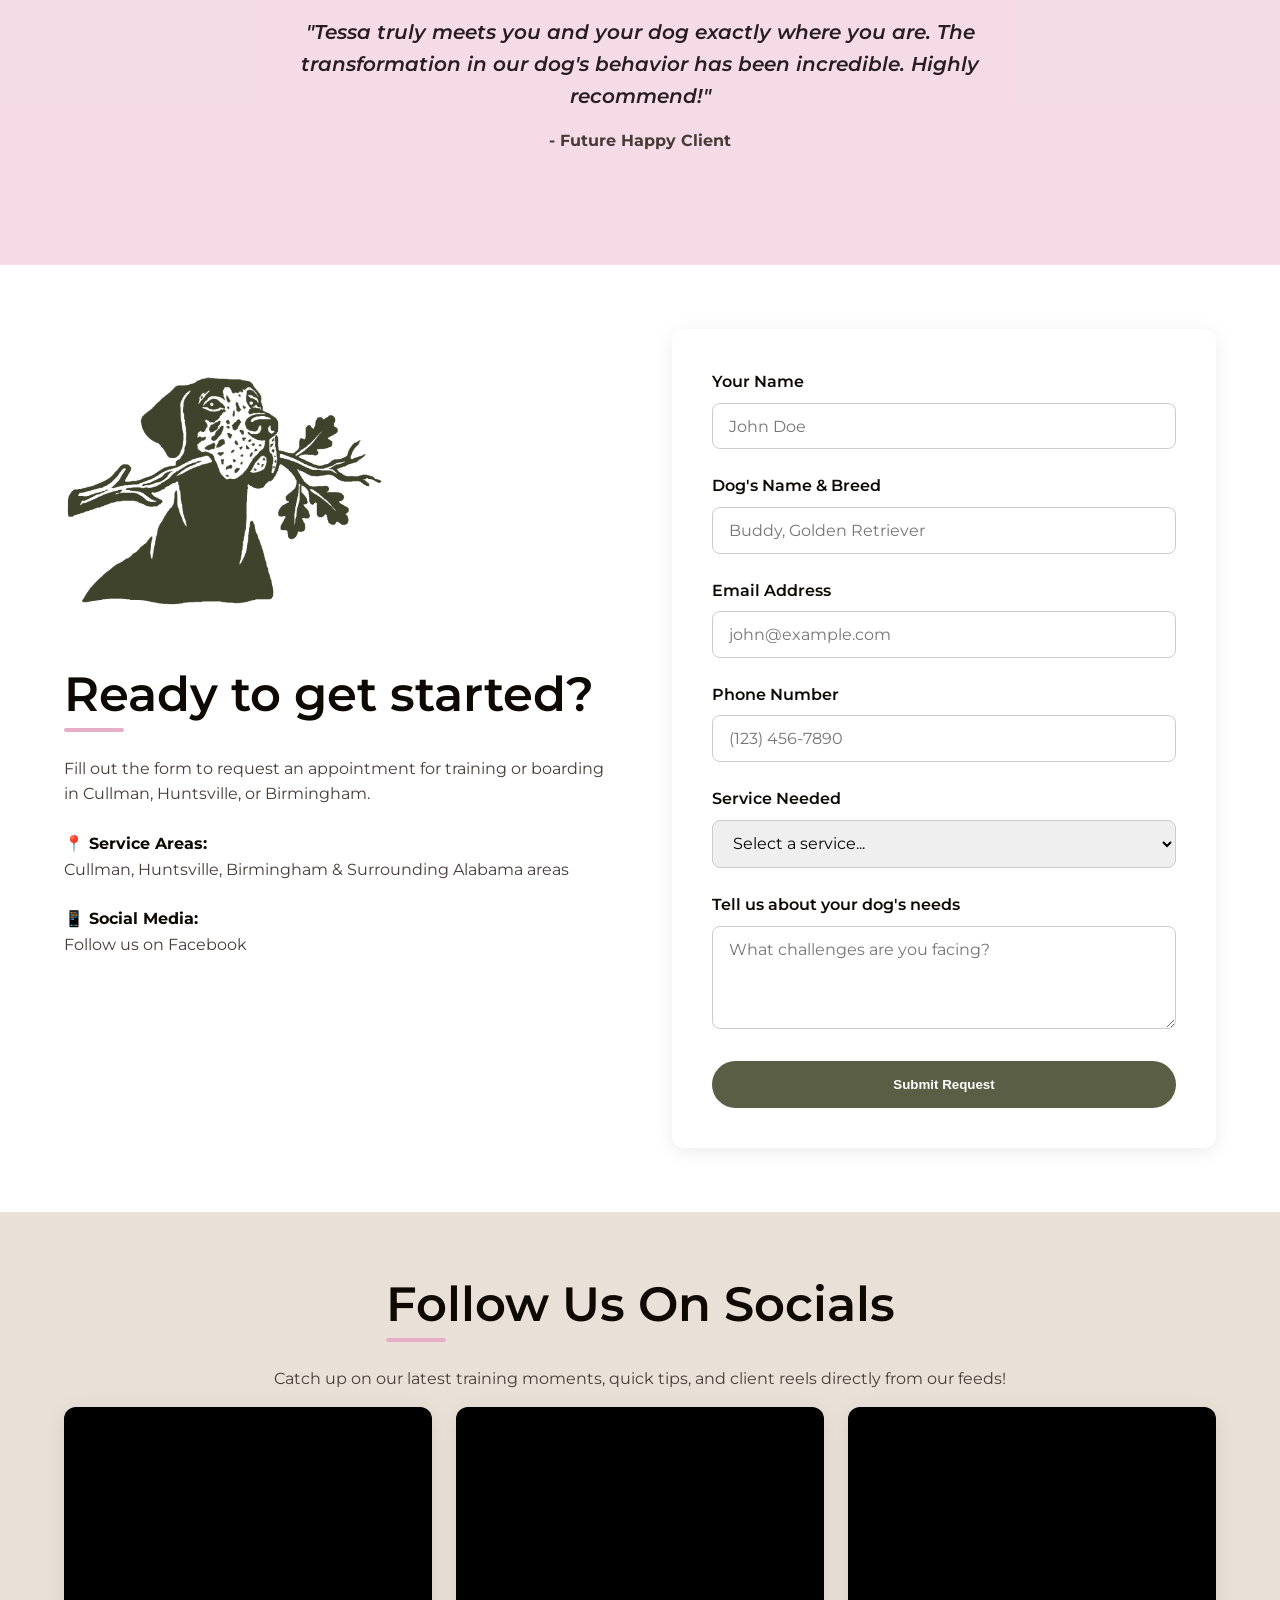
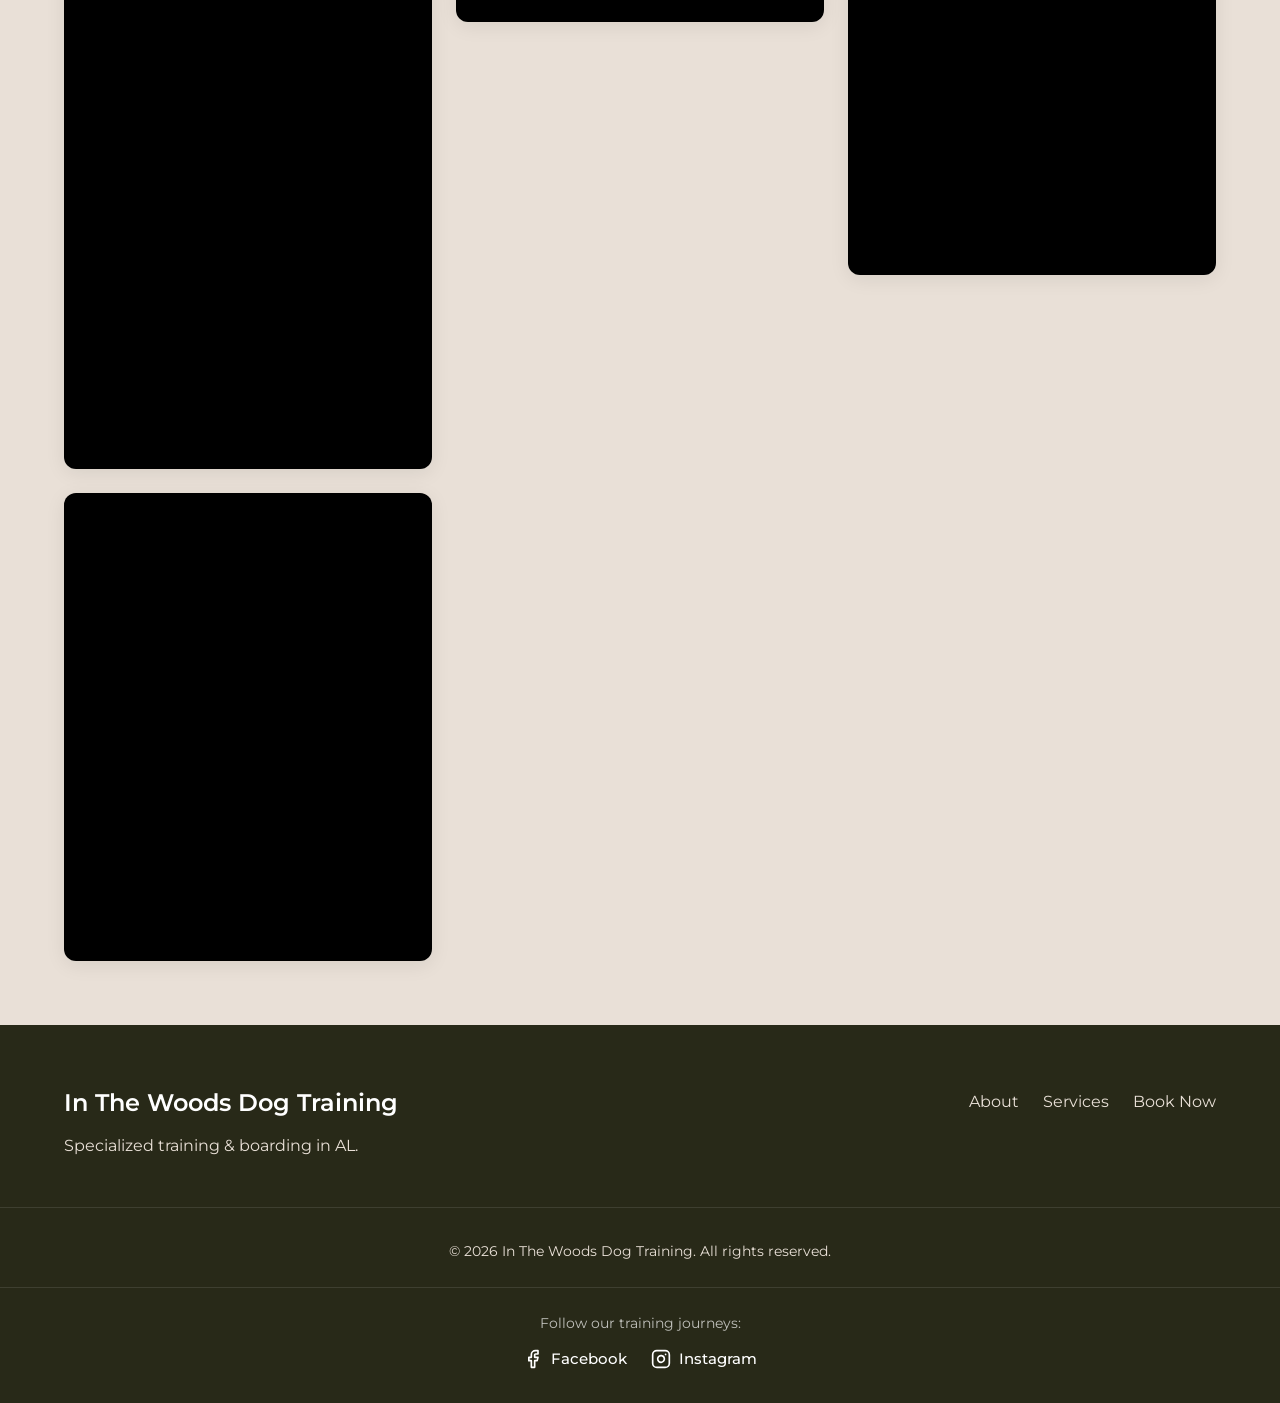
==== commit a1492a85: "Update services section layout and add detailed pricing structure" ====
--- a/index.html
+++ b/index.html
@@ -1,3 +1,4 @@
+
 <!DOCTYPE html>
 <html lang="en">
 <head>
@@ -23,15 +24,44 @@
       "makesOffer": [
         {
           "@type": "Offer",
-          "name": "Dog Training & Behavior Intervention",
+          "name": "Board & Train - Behavioral/Obedience",
           "price": "150.00",
-          "priceCurrency": "USD",
-          "unitText": "HOUR"
-        },
-        {
-          "@type": "Offer",
-          "name": "Dog Boarding",
-          "priceRange": "$80 - $150 per night"
+          "priceCurrency": "USD"
+        },
+        {
+          "@type": "Offer",
+          "name": "Board & Train - Puppy/Socialization (Service Dog/Public Access)",
+          "price": "250.00",
+          "priceCurrency": "USD"
+        },
+        {
+          "@type": "Offer",
+          "name": "Board & Train - Rehab/Mild Aggression",
+          "price": "200.00",
+          "priceCurrency": "USD"
+        },
+        {
+          "@type": "Offer",
+          "name": "General Boarding",
+          "price": "50.00",
+          "priceCurrency": "USD"
+        },
+        {
+          "@type": "Offer",
+          "name": "Previous Clients Boarding Discount",
+          "price": "30.00",
+          "priceCurrency": "USD"
+        },
+        {
+          "@type": "Offer",
+          "name": "Initial Consultation",
+          "price": "40.00",
+          "priceCurrency": "USD"
+        },
+        {
+          "@type": "Offer",
+          "name": "In-Home Problem Solving (1.5 Hours)",
+          "priceRange": "$70 - $100"
         }
       ]
     }
@@ -88,24 +118,88 @@
             <div class="container">
                 <div class="section-header center">
                     <h2>Our Services & Pricing</h2>
-                    <p>Prices are determined based on your financial needs and your dog's level of need. Let's work together to find the right fit for you.</p>
+                    <p>Prices are tailored to fit your dog's level of need. Let's work together to find the right program for your pack.</p>
                 </div>
                 
                 <div class="services-grid">
+                    <!-- Board & Train Programs -->
                     <div class="service-card">
-                        <div class="service-icon">🐾</div>
-                        <h3>Behavior Intervention & Training</h3>
-                        <p class="price">~$150 per hour</p>
-                        <p>Our most important service. Specialized, one-on-one intervention to correct behavioral issues and teach essential skills.</p>
-                    </div>
-
+                        <div>
+                            <div class="service-icon">🌲</div>
+                            <h3>Board & Train Programs</h3>
+                            <ul class="price-list">
+                                <li>
+                                    <div class="price-row">
+                                        <span class="price-item-name">Behavioral & Obedience</span>
+                                        <span class="price-amount">$150</span>
+                                    </div>
+                                </li>
+                                <li>
+                                    <div class="price-row">
+                                        <span class="price-item-name">Rehab / Mild Aggression</span>
+                                        <span class="price-amount">$200</span>
+                                    </div>
+                                </li>
+                                <li>
+                                    <div class="price-row">
+                                        <span class="price-item-name">Puppy & Socialization</span>
+                                        <span class="price-amount">$250</span>
+                                    </div>
+                                    <span class="price-details">Specifically for Service Dog public access preparation.</span>
+                                </li>
+                            </ul>
+                        </div>
+                        <p>Immersive, structured training environments designed for impactful results and behavioral updates.</p>
+                    </div>
+                
+                    <!-- Premium Boarding -->
                     <div class="service-card">
-                        <div class="service-icon">🏡</div>
-                        <h3>Premium Boarding</h3>
-                        <p class="price">$80 - $150 per night</p>
-                        <p>Safe, structured, and comfortable boarding tailored to your dog's specific behavioral and care needs while you are away.</p>
-                    </div>
-                </div>
+                        <div>
+                            <div class="service-icon">🏡</div>
+                            <h3>Structured Boarding</h3>
+                            <ul class="price-list">
+                                <li>
+                                    <div class="price-row">
+                                        <span class="price-item-name">General Boarding</span>
+                                        <span class="price-amount">$50 / night</span>
+                                    </div>
+                                </li>
+                                <li>
+                                    <div class="price-row">
+                                        <span class="price-item-name">Loyalty Discount</span>
+                                        <span class="price-amount">$30 / night</span>
+                                    </div>
+                                    <span class="price-details">Exclusive pricing for previous training clients.</span>
+                                </li>
+                            </ul>
+                        </div>
+                        <p>Safe, comfortable, and routine-driven boarding tailored to your dog's ongoing behavioral and care requirements.</p>
+                    </div>
+                
+                    <!-- Consults & In-Home Training -->
+                    <div class="service-card">
+                        <div>
+                            <div class="service-icon">🐾</div>
+                            <h3>Consults & In-Home Support</h3>
+                            <ul class="price-list">
+                                <li>
+                                    <div class="price-row">
+                                        <span class="price-item-name">Initial Consultation</span>
+                                        <span class="price-amount">$40</span>
+                                    </div>
+                                </li>
+                                <li>
+                                    <div class="price-row">
+                                        <span class="price-item-name">In-Home Problem Solving</span>
+                                        <span class="price-amount">~$70 - $100</span>
+                                    </div>
+                                    <span class="price-details">Dedicated 1.5-hour session in your home environment.</span>
+                                </li>
+                            </ul>
+                        </div>
+                        <p>One-on-one intervention to identify triggers, break bad habits, and teach essential everyday manners.</p>
+                    </div>
+                </div>                    
 
                 <div class="center mt-4">
                     <a href="#contact" class="btn primary-btn easter-egg-btn">Let's Discuss Your Dog's Needs</a>
@@ -205,7 +299,6 @@
                             <input type="email" id="email" name="email" required placeholder="john@example.com">
                         </div>
                         
-                        <!-- NEW: Phone Number Field -->
                         <div class="form-group">
                             <label for="phone">Phone Number</label>
                             <input type="tel" id="phone" name="phone" required placeholder="(123) 456-7890">
@@ -215,9 +308,13 @@
                             <label for="service">Service Needed</label>
                             <select id="service" name="service" required>
                                 <option value="">Select a service...</option>
-                                <option value="behavior">Behavior Intervention</option>
-                                <option value="training">General Dog Training</option>
-                                <option value="boarding">Boarding</option>
+                                <option value="board-train-behavior">Board & Train - Behavioral/Obedience</option>
+                                <option value="board-train-puppy">Board & Train - Puppy (Service Dog / Public Access)</option>
+                                <option value="board-train-rehab">Board & Train - Rehab/Aggression</option>
+                                <option value="boarding-general">General Boarding</option>
+                                <option value="boarding-client">Boarding (Previous Client Discount)</option>
+                                <option value="consult">Initial Consultation</option>
+                                <option value="in-home">In-Home Problem Solving (1.5 Hr)</option>
                             </select>
                         </div>
                         <div class="form-group">
@@ -288,4 +385,4 @@
 
     <script src="script.js"></script>
 </body>
-</html>+</html>
--- a/styles.css
+++ b/styles.css
@@ -193,8 +193,6 @@
     align-items: center;
     background-color: var(--bg-main);
     overflow: hidden;
-    max-width: 1600px;
-    margin: 0 auto;
 }
 
 .hero .container {
@@ -254,17 +252,22 @@
 ========================================= */
 .services-grid { 
     display: grid; 
-    grid-template-columns: repeat(auto-fit, minmax(300px, 1fr)); 
+    /* Lowered minmax to 280px to prevent awkward breaking on smaller tablets */
+    grid-template-columns: repeat(auto-fit, minmax(280px, 1fr)); 
     gap: 2rem; 
-    margin-top: var(--sp-lg); 
+    margin-top: var(--sp-lg);
+    align-items: stretch; /* Ensures all cards match in height naturally */
 }
 
 .service-card { 
     background: white; 
-    padding: 2.5rem; 
+    padding: 2.5rem 2rem; 
     border-radius: var(--radius-md); 
     box-shadow: var(--shadow-soft); 
     text-align: center; 
+    display: flex;
+    flex-direction: column;
+    justify-content: space-between; /* Pushes the bottom paragraph to the base uniformly */
     
     /* Smooth out the transform AND the shadow glow change */
     transition: transform 0.3s ease, box-shadow 0.3s ease; 
@@ -272,13 +275,92 @@
 
 .service-card:hover { 
     transform: translateY(-5px); 
-    
-    /* REPLACED WITH A SUBTLE PINK GLOW SHADOW */
-    box-shadow: 0 10px 25px rgba(74, 112, 46, 0.5); 
-}
-
-.service-icon { font-size: 3rem; margin-bottom: 1rem; }
-.price { font-weight: 700; color: var(--clr-olive); font-size: 1.25rem; margin-bottom: 1rem; }
+    /* Cleaned up subtle depth shadow */
+    box-shadow: 0 15px 30px rgba(74, 112, 46, 0.15); 
+}
+
+.service-icon { 
+    font-size: 3rem; 
+    margin-bottom: 0.5rem; 
+}
+
+.service-card h3 {
+    font-size: 1.4rem;
+    margin-bottom: 1.5rem;
+    color: #1a1a1a;
+}
+
+/* New Clean Price List Layout */
+.price-list {
+    list-style: none;
+    padding: 0;
+    margin: 0px 0px 2rem 0px;
+    text-align: left;
+    width: 100%;
+}
+
+.price-list li {
+    margin-bottom: 1.25rem;
+    border-bottom: 1px dashed #e5e5e5;
+    padding-bottom: 0.75rem;
+}
+
+.price-list li:last-child {
+    border-bottom: none;
+    padding-bottom: 0;
+    margin-bottom: 0;
+}
+
+.price-row {
+    display: flex;
+    justify-content: space-between;
+    align-items: baseline;
+    gap: 10px;
+}
+
+.price-item-name {
+    font-weight: 600;
+    font-size: 0.95rem;
+    color: #333;
+}
+
+.price-amount { 
+    font-weight: 700; 
+    color: var(--clr-olive, #4a702e); 
+    font-size: 1.15rem; 
+    white-space: nowrap;
+}
+
+.price-details {
+    display: block; 
+    color: #666; 
+    font-size: 0.85rem;
+    margin-top: 0.25rem;
+    line-height: 1.4;
+}
+
+/* Card Bottom Paragraph */
+.service-card > p {
+    font-size: 0.95rem;
+    line-height: 1.6;
+    color: #555;
+    margin-top: auto; /* Helps lock paragraph to the bottom */
+}
+
+/* Responsiveness tweak for mobile screens */
+@media (max-width: 480px) {
+    .service-card {
+        padding: 2rem 1.25rem;
+    }
+    .price-row {
+        flex-direction: column;
+        align-items: flex-start;
+        gap: 2px;
+    }
+    .price-amount {
+        margin-top: 2px;
+    }
+}
 /* =========================================
    GALLERY & MEDIA
 ========================================= */
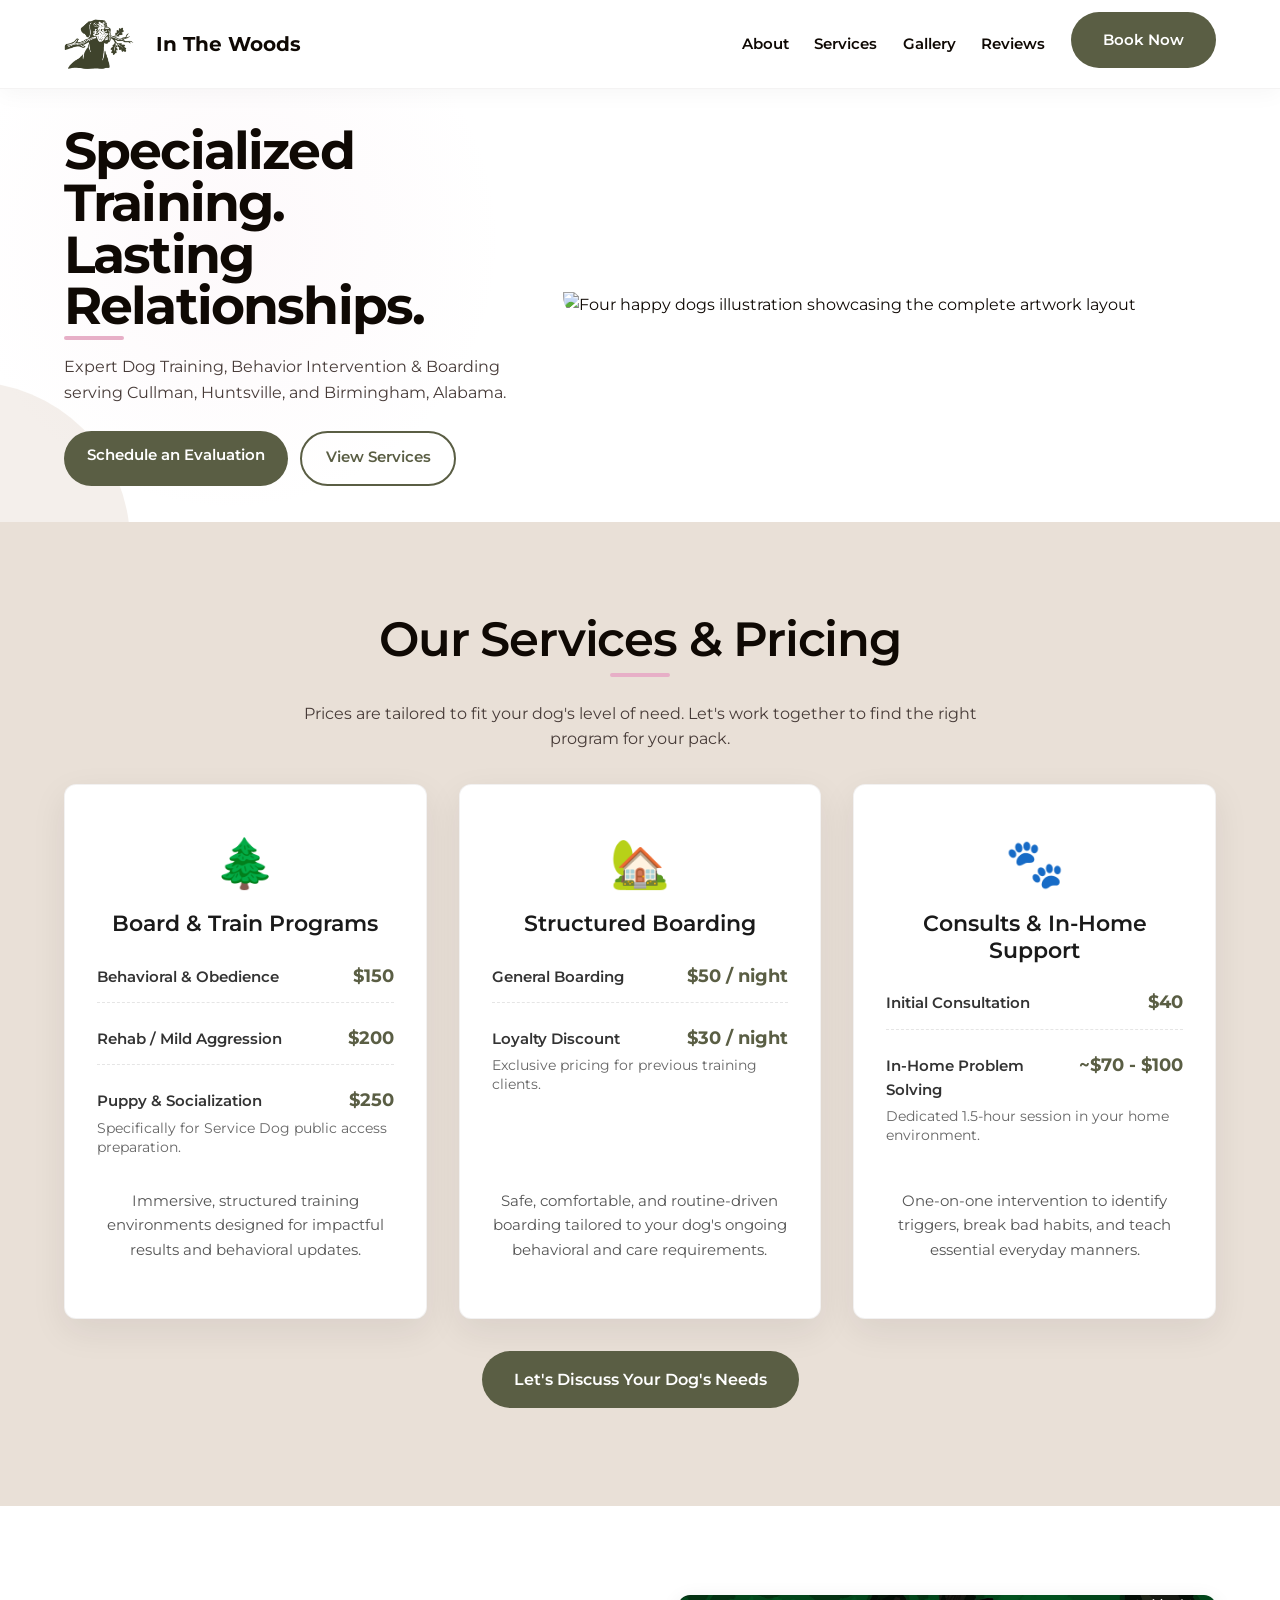
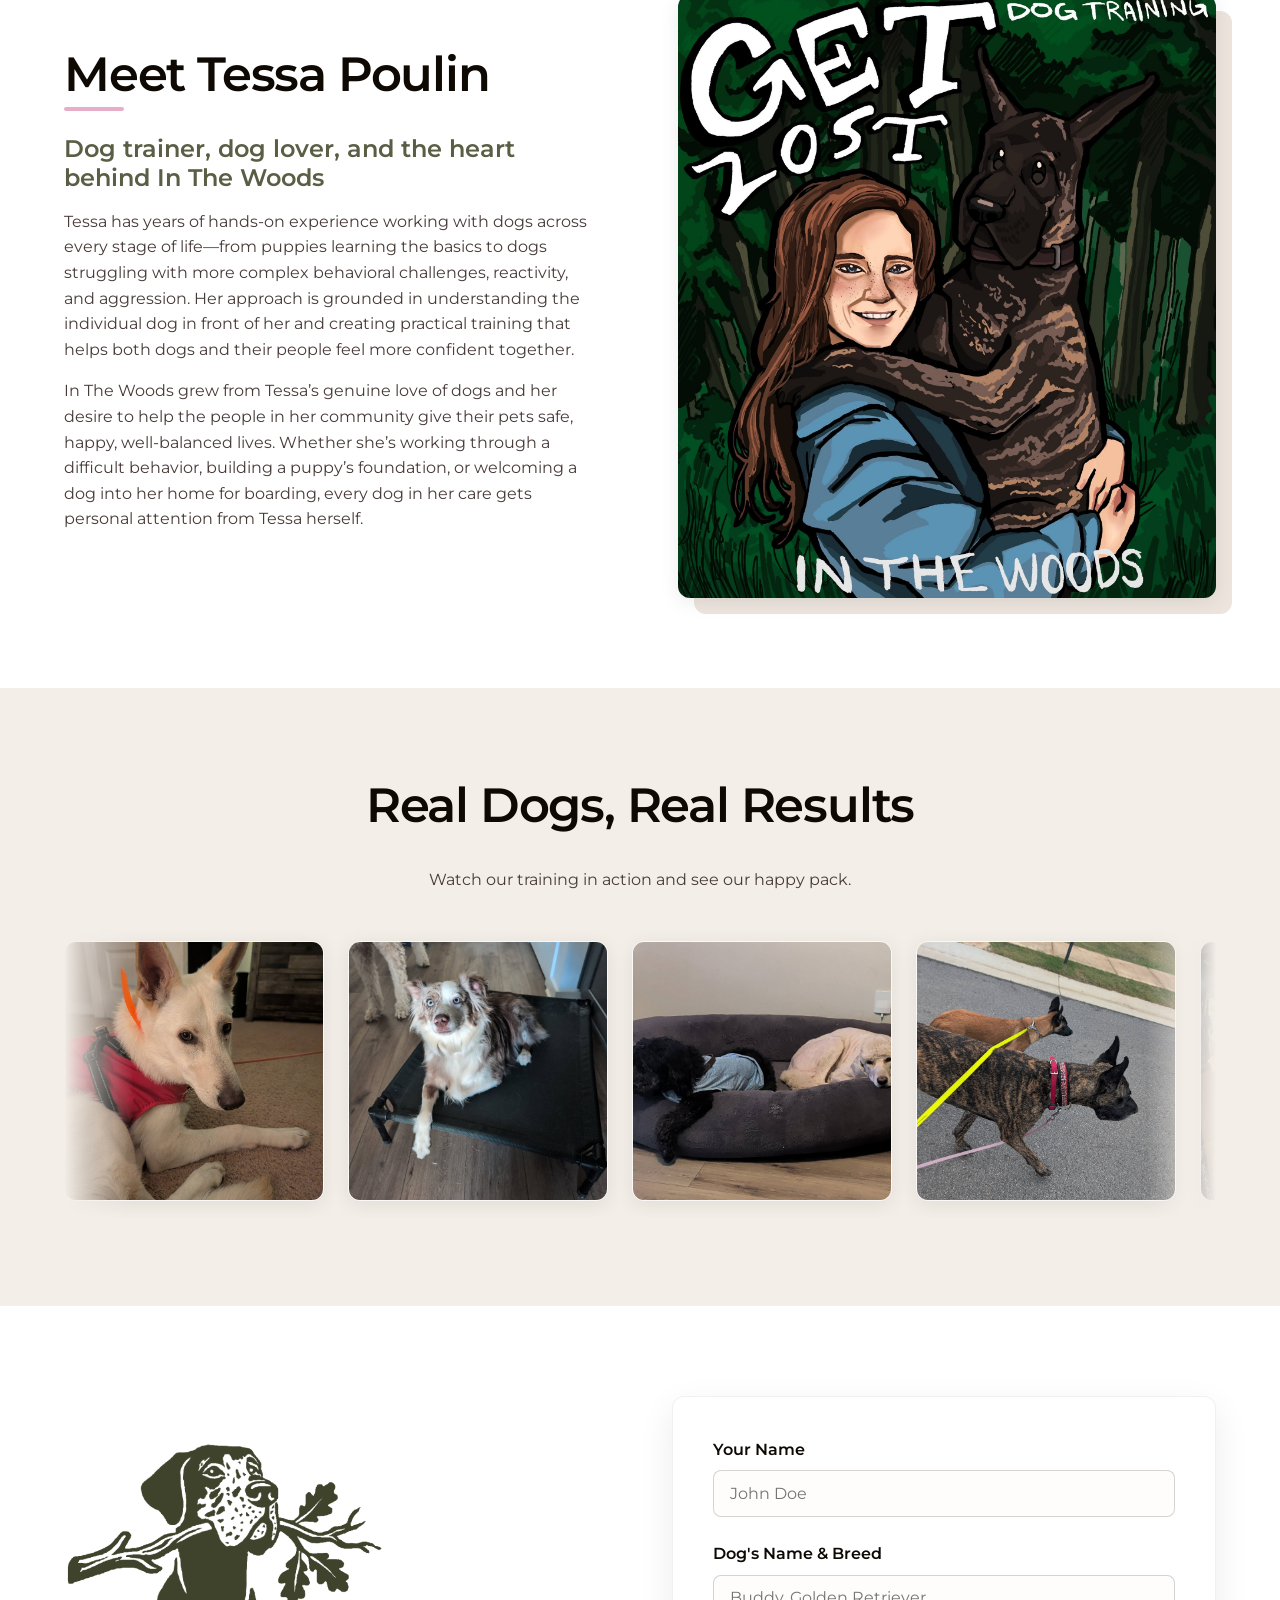
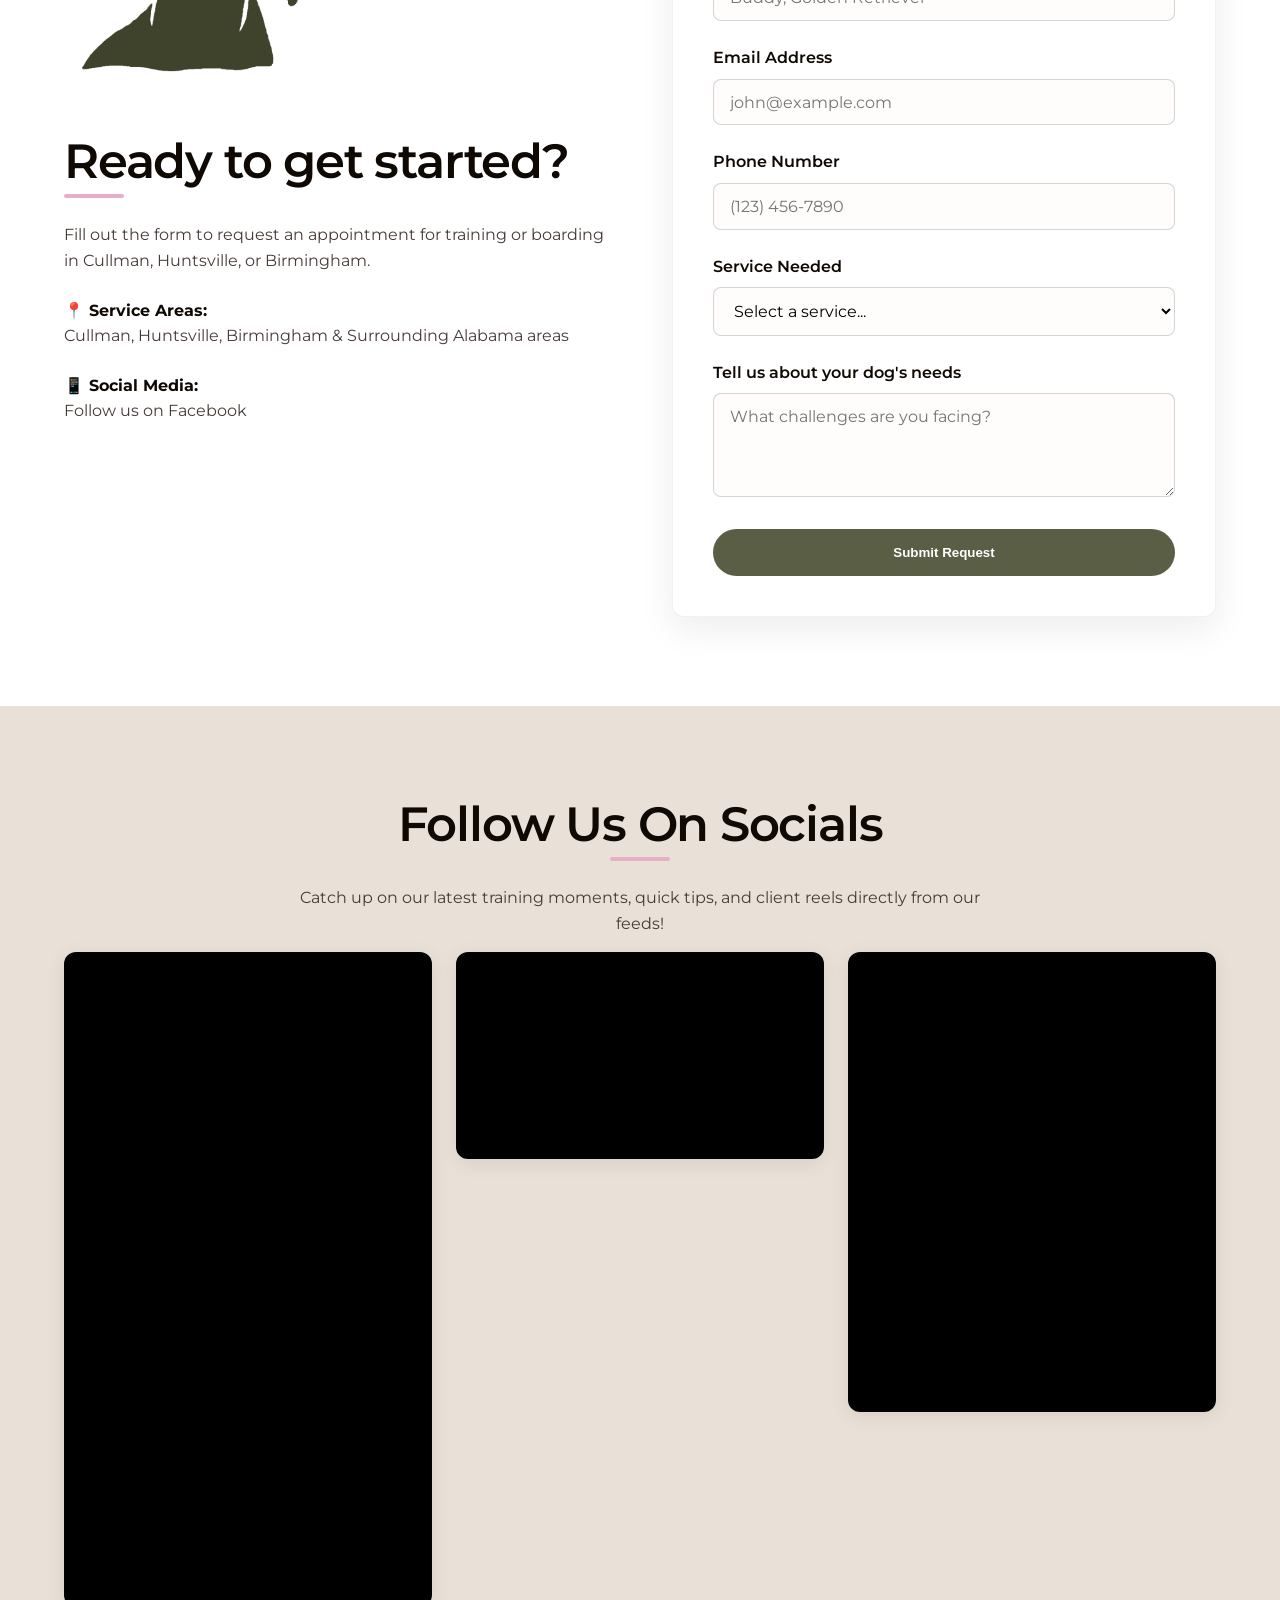
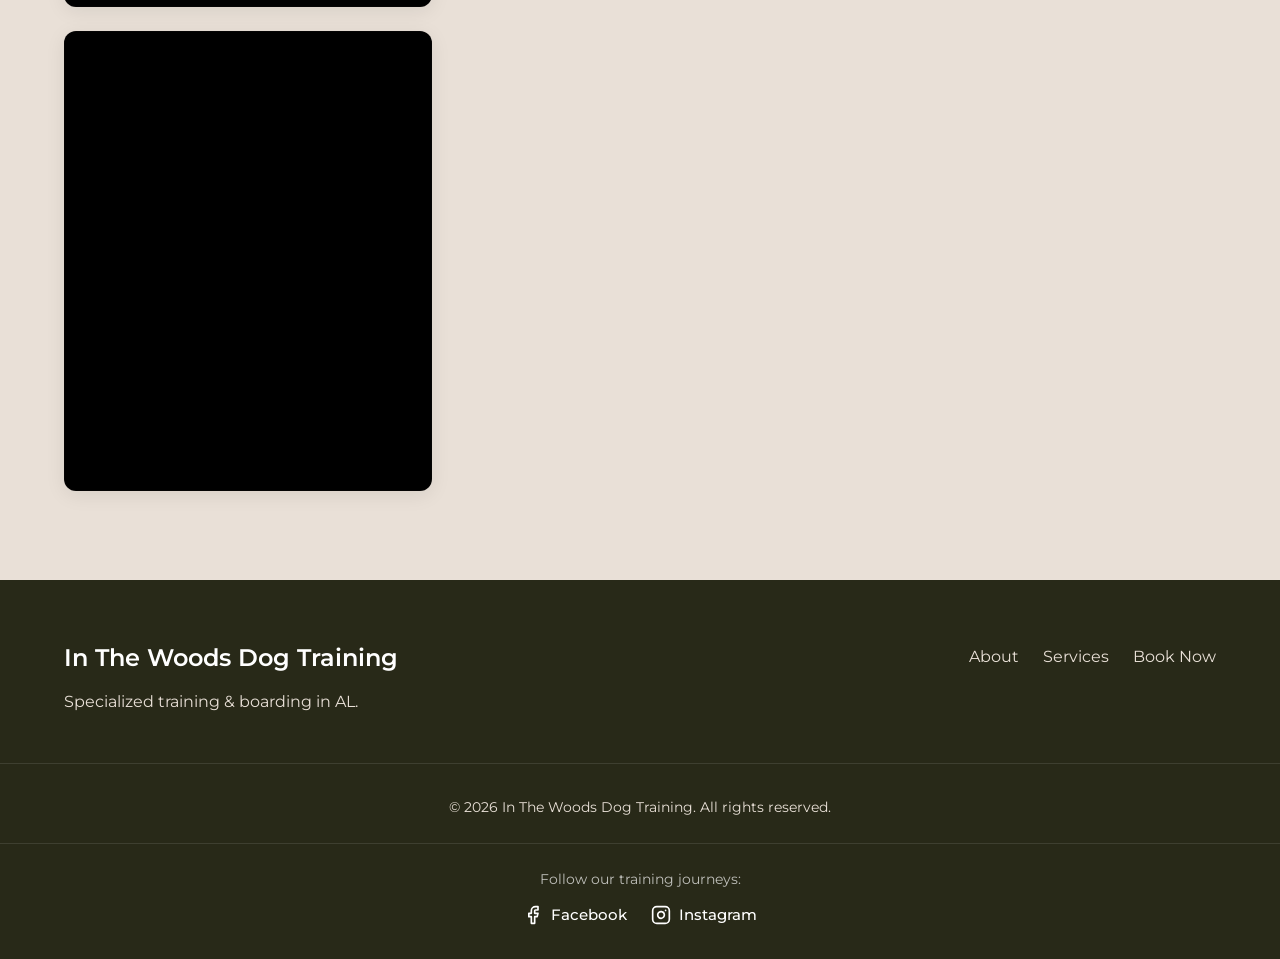
==== commit b6b30db4: "Polish responsive design and update site content" ====
--- a/index.html
+++ b/index.html
@@ -80,16 +80,22 @@
                 <img src="assets/inthewoodslogo.png" alt="In The Woods Dog Training Logo" class="nav-logo">
                 <span class="logo-text">In The Woods</span>
             </a>
-            <button class="mobile-toggle" aria-label="Toggle Menu" id="mobile-toggle">
-                <span></span>
-                <span></span>
-                <span></span>
-            </button>
-            <nav class="main-nav" id="main-nav">
+            <button
+    class="mobile-toggle"
+    aria-label="Open navigation"
+    aria-expanded="false"
+    aria-controls="main-nav"
+    id="mobile-toggle"
+>
+    <span></span>
+    <span></span>
+    <span></span>
+</button>
+            <nav class="main-nav" id="main-nav" aria-label="Primary navigation">
                 <ul class="nav-list">
                     <li><a href="#about">About</a></li>
                     <li><a href="#services">Services</a></li>
-                    <li><a href="#socials">Gallery</a></li>
+                    <li><a href="#gallery">Gallery</a></li>
                     <li><a href="#testimonials">Reviews</a></li>
                     <li><a href="#contact" class="btn primary-btn easter-egg-btn">Book Now</a></li>
                 </ul>
@@ -110,7 +116,13 @@
                 </div>
             </div>
             <div class="hero-image-wrapper">
-                <img src="assets/illustration-fourdogs.png" alt="Four happy dogs illustration showcasing the complete artwork layout" class="hero-bg-img">
+                <img
+    src="assets/illustration-fourdogs.png"
+    alt="Four happy dogs illustration showcasing the complete artwork layout"
+    class="hero-bg-img"
+    fetchpriority="high"
+    decoding="async"
+>
             </div>
         </section>
 
@@ -211,9 +223,9 @@
             <div class="container about-grid">
                 <div class="about-text">
                     <h2>Meet Tessa Poulin</h2>
-                    <h3 class="accent-text">Meeting dogs and owners where they are at.</h3>
-                    <p>At In The Woods Dog Training, we believe that every dog is unique. We specialize in behavior intervention and customized training programs designed to solve just about any problem your dog might be facing.</p>
-                    <p>With years of specialized experience, our goal isn't just a quick fix—it's building a healthy, lasting relationship between you and your dog. Whether you need intensive behavioral help or a safe, structured environment for boarding, we are here for you.</p>
+                    <h3 class="accent-text">Dog trainer, dog lover, and the heart behind In The Woods</h3>
+                    <p>Tessa has years of hands-on experience working with dogs across every stage of life—from puppies learning the basics to dogs struggling with more complex behavioral challenges, reactivity, and aggression. Her approach is grounded in understanding the individual dog in front of her and creating practical training that helps both dogs and their people feel more confident together.</p>
+                    <p>In The Woods grew from Tessa’s genuine love of dogs and her desire to help the people in her community give their pets safe, happy, well-balanced lives. Whether she’s working through a difficult behavior, building a puppy’s foundation, or welcoming a dog into her home for boarding, every dog in her care gets personal attention from Tessa herself.</p>
                 </div>
                 <div class="about-image">
                     <img src="assets/illustration-tessaanddog.jpg" alt="Tessa Poulin and her dog" class="rounded-img shadow">
@@ -336,16 +348,16 @@
 
                 <div class="video-grid">
                     <div class="video-wrapper vertical-video">
-                        <iframe src="https://www.facebook.com/plugins/video.php?height=476&href=https%3A%2F%2Fwww.facebook.com%2Freel%2F2462241064219411%2F&show_text=false&width=267&t=0" width="267" height="476" style="border:none;overflow:hidden" scrolling="no" frameborder="0" allowfullscreen="true" allow="autoplay; clipboard-write; encrypted-media; picture-in-picture; web-share"></iframe>
+                        <iframe src="https://www.facebook.com/plugins/video.php?height=476&href=https%3A%2F%2Fwww.facebook.com%2Freel%2F2462241064219411%2F&show_text=false&width=267&t=0" width="267" height="476" style="border:none;overflow:hidden" scrolling="no" frameborder="0" allowfullscreen="true" allow="autoplay; clipboard-write; encrypted-media; picture-in-picture; web-share" loading="lazy"></iframe>
                     </div>
                     <div class="video-wrapper horizontal-video">
-                        <iframe src="https://www.facebook.com/plugins/video.php?height=476&href=https%3A%2F%2Fwww.facebook.com%2Freel%2F829813166755992%2F&show_text=false&width=267&t=0" width="267" height="476" style="border:none;overflow:hidden" scrolling="no" frameborder="0" allowfullscreen="true" allow="autoplay; clipboard-write; encrypted-media; picture-in-picture; web-share" allowFullScreen="true"></iframe>
+                        <iframe src="https://www.facebook.com/plugins/video.php?height=476&href=https%3A%2F%2Fwww.facebook.com%2Freel%2F829813166755992%2F&show_text=false&width=267&t=0" width="267" height="476" style="border:none;overflow:hidden" scrolling="no" frameborder="0" allowfullscreen="true" allow="autoplay; clipboard-write; encrypted-media; picture-in-picture; web-share" allowFullScreen="true" loading="lazy"></iframe>
                     </div>
                     <div class="video-wrapper post-video">
-                        <iframe src="https://www.facebook.com/plugins/video.php?height=476&href=https%3A%2F%2Fwww.facebook.com%2Freel%2F928631079837942%2F&show_text=false&width=267&t=0" width="267" height="476" style="border:none;overflow:hidden" scrolling="no" frameborder="0" allowfullscreen="true" allow="autoplay; clipboard-write; encrypted-media; picture-in-picture; web-share" allowFullScreen="true"></iframe>
+                        <iframe src="https://www.facebook.com/plugins/video.php?height=476&href=https%3A%2F%2Fwww.facebook.com%2Freel%2F928631079837942%2F&show_text=false&width=267&t=0" width="267" height="476" style="border:none;overflow:hidden" scrolling="no" frameborder="0" allowfullscreen="true" allow="autoplay; clipboard-write; encrypted-media; picture-in-picture; web-share" allowFullScreen="true" loading="lazy"></iframe>
                     </div>
                     <div class="video-wrapper post-video">
-                        <iframe src="https://www.facebook.com/plugins/video.php?height=314&href=https%3A%2F%2Fwww.facebook.com%2Freel%2F872095339129043%2F&show_text=false&width=560&t=0" width="560" height="314" style="border:none;overflow:hidden" scrolling="no" frameborder="0" allowfullscreen="true" allow="autoplay; clipboard-write; encrypted-media; picture-in-picture; web-share" allowFullScreen="true"></iframe>
+                        <iframe src="https://www.facebook.com/plugins/video.php?height=314&href=https%3A%2F%2Fwww.facebook.com%2Freel%2F872095339129043%2F&show_text=false&width=560&t=0" width="560" height="314" style="border:none;overflow:hidden" scrolling="no" frameborder="0" allowfullscreen="true" allow="autoplay; clipboard-write; encrypted-media; picture-in-picture; web-share" allowFullScreen="true" loading="lazy"></iframe>
                     </div>
                 </div>
             </div>
--- a/styles.css
+++ b/styles.css
@@ -674,4 +674,2512 @@
     width: 20px;
     height: 20px;
     vertical-align: middle;
+}
+
+/* =========================================================
+   IN THE WOODS — POLISH PASS
+   Paste this at the VERY END of styles.css
+========================================================= */
+
+
+/* =========================================================
+   EXTRA DESIGN TOKENS
+========================================================= */
+
+:root {
+    --shadow-card:
+        0 12px 35px rgba(39, 28, 36, 0.08);
+
+    --shadow-hover:
+        0 20px 45px rgba(39, 28, 36, 0.12);
+
+    --ease-premium:
+        cubic-bezier(.2, .75, .25, 1);
+}
+
+
+
+/* =========================================================
+   GLOBAL POLISH
+========================================================= */
+
+body {
+    -webkit-font-smoothing: antialiased;
+    text-rendering: optimizeLegibility;
+}
+
+section {
+    scroll-margin-top: 95px;
+}
+
+.section-padding {
+    padding:
+        clamp(4.5rem, 7vw, 6.5rem) 0;
+}
+
+.section-header p {
+    max-width: 720px;
+    margin-left: auto;
+    margin-right: auto;
+}
+
+a,
+button,
+input,
+textarea,
+select {
+    -webkit-tap-highlight-color: transparent;
+}
+
+
+/* Nice accessible keyboard focus */
+a:focus-visible,
+button:focus-visible,
+input:focus-visible,
+select:focus-visible,
+textarea:focus-visible {
+    outline: 3px solid
+        rgba(231, 175, 199, 0.75);
+
+    outline-offset: 4px;
+}
+
+
+
+/* =========================================================
+   HEADER
+========================================================= */
+
+.site-header {
+    padding: 0.55rem 0;
+
+    background:
+        rgba(255, 255, 255, 0.91);
+
+    backdrop-filter:
+        blur(16px);
+
+    -webkit-backdrop-filter:
+        blur(16px);
+
+    border-bottom:
+        1px solid rgba(71, 59, 56, 0.06);
+
+    box-shadow:
+        0 4px 22px
+        rgba(15, 9, 4, 0.04);
+
+    transition:
+        padding 0.35s var(--ease-premium),
+        background 0.35s ease,
+        box-shadow 0.35s ease;
+}
+
+
+.site-header.scrolled {
+    padding: 0.20rem 0;
+
+    background:
+        rgba(255, 255, 255, 0.96);
+
+    box-shadow:
+        0 8px 30px
+        rgba(15, 9, 4, 0.08);
+}
+
+
+.nav-logo {
+    transition:
+        height 0.35s var(--ease-premium),
+        transform 0.35s var(--ease-premium);
+}
+
+
+.site-header.scrolled .nav-logo {
+    height: 58px;
+}
+
+
+.logo:hover .nav-logo {
+    transform:
+        rotate(-2deg)
+        scale(1.025);
+}
+
+
+
+/* =========================================================
+   DESKTOP NAV LINK ANIMATION
+========================================================= */
+
+.nav-list a:not(.btn) {
+    position: relative;
+
+    transition:
+        color 0.25s ease;
+}
+
+
+.nav-list a:not(.btn)::after {
+    content: '';
+
+    position: absolute;
+
+    left: 0;
+    bottom: -7px;
+
+    width: 100%;
+    height: 2px;
+
+    background:
+        var(--clr-pink);
+
+    border-radius: 999px;
+
+    transform:
+        scaleX(0);
+
+    transform-origin:
+        right center;
+
+    transition:
+        transform
+        0.3s
+        var(--ease-premium);
+}
+
+
+.nav-list a:not(.btn):hover::after {
+    transform:
+        scaleX(1);
+
+    transform-origin:
+        left center;
+}
+
+
+
+/* =========================================================
+   BUTTON POLISH
+========================================================= */
+
+.btn {
+    position: relative;
+
+    overflow: hidden;
+
+    transition:
+        transform 0.3s var(--ease-premium),
+        box-shadow 0.3s ease,
+        background-color 0.3s ease,
+        color 0.3s ease,
+        border-color 0.3s ease;
+}
+
+
+.btn:hover {
+    transform:
+        translateY(-2px);
+}
+
+
+.primary-btn:hover {
+    box-shadow:
+        0 10px 24px
+        rgba(90, 94, 68, 0.26);
+}
+
+
+.secondary-btn:hover {
+    box-shadow:
+        0 8px 20px
+        rgba(90, 94, 68, 0.12);
+}
+
+
+/*
+   Keep the cute easter egg,
+   but make it much less frantic.
+*/
+@keyframes gentleWag {
+
+    0%,
+    100% {
+        transform:
+            translateY(-2px)
+            rotate(0deg);
+    }
+
+    35% {
+        transform:
+            translateY(-2px)
+            rotate(-1.5deg);
+    }
+
+    70% {
+        transform:
+            translateY(-2px)
+            rotate(1.5deg);
+    }
+}
+
+
+.easter-egg-btn:hover {
+    animation:
+        gentleWag
+        0.42s
+        ease-in-out
+        1;
+
+    border-radius:
+        var(--radius-pill);
+}
+
+
+
+/* =========================================================
+   HERO — DESKTOP
+========================================================= */
+
+.hero {
+    position: relative;
+
+    background:
+        radial-gradient(
+            circle at 26% 30%,
+            rgba(231, 175, 199, 0.10),
+            transparent 24%
+        ),
+        var(--bg-main);
+}
+
+
+.hero::before {
+    content: '';
+
+    position: absolute;
+
+    width: 320px;
+    height: 320px;
+
+    left: -190px;
+    bottom: -180px;
+
+    border-radius: 50%;
+
+    background:
+        rgba(233, 224, 215, 0.5);
+
+    pointer-events: none;
+}
+
+
+.hero .container {
+    position: relative;
+}
+
+
+.hero-content {
+    max-width: 560px;
+}
+
+
+.hero-content h1 {
+    letter-spacing: -0.025em;
+}
+
+
+.hero-sub {
+    max-width: 560px;
+
+    line-height: 1.75;
+}
+
+
+.hero-image-wrapper {
+    align-self: stretch;
+
+    position: relative;
+}
+
+
+.hero-image-wrapper::after {
+    content: '';
+
+    position: absolute;
+
+    inset: 0;
+
+    pointer-events: none;
+
+    background:
+        linear-gradient(
+            90deg,
+            rgba(255,255,255,0.10),
+            transparent 20%
+        );
+}
+
+
+/* Subtle desktop angle only */
+@media (min-width: 993px) {
+
+    .hero-image-wrapper {
+        clip-path:
+            polygon(
+                5% 0,
+                100% 0,
+                100% 100%,
+                0 100%
+            );
+    }
+
+}
+
+
+
+/* =========================================================
+   HEADING DETAILS
+========================================================= */
+
+.section-header.center h2::after,
+.testimonials .center > h2::after {
+    left: 50%;
+
+    transform:
+        translateX(-50%);
+}
+
+
+.section-padding h2 {
+    letter-spacing:
+        -0.025em;
+}
+
+
+
+/* =========================================================
+   SERVICE CARDS
+========================================================= */
+
+.service-card {
+    position: relative;
+
+    overflow: hidden;
+
+    border:
+        1px solid
+        rgba(71, 59, 56, 0.07);
+
+    box-shadow:
+        var(--shadow-card);
+}
+
+
+.service-card::before {
+    content: '';
+
+    position: absolute;
+
+    left: 0;
+    top: 0;
+
+    width: 100%;
+    height: 4px;
+
+    background:
+        linear-gradient(
+            90deg,
+            var(--clr-olive),
+            var(--clr-pink)
+        );
+
+    transform:
+        scaleX(0);
+
+    transform-origin:
+        left center;
+
+    transition:
+        transform
+        0.45s
+        var(--ease-premium);
+}
+
+
+.service-card:hover {
+    transform:
+        translateY(-7px);
+
+    box-shadow:
+        var(--shadow-hover);
+}
+
+
+.service-card:hover::before {
+    transform:
+        scaleX(1);
+}
+
+
+.service-icon {
+    transition:
+        transform
+        0.35s
+        var(--ease-premium);
+}
+
+
+.service-card:hover .service-icon {
+    transform:
+        translateY(-3px)
+        scale(1.05);
+}
+
+
+
+/* =========================================================
+   ABOUT SECTION
+========================================================= */
+
+.about-grid {
+    gap:
+        clamp(3rem, 6vw, 6rem);
+}
+
+
+.about-text p {
+    max-width: 62ch;
+}
+
+
+.about-image {
+    position: relative;
+
+    isolation: isolate;
+}
+
+
+.about-image::before {
+    content: '';
+
+    position: absolute;
+
+    inset:
+        16px -16px -16px 16px;
+
+    border-radius:
+        var(--radius-md);
+
+    background:
+        var(--clr-beige);
+
+    z-index: -1;
+
+    opacity: 0.85;
+
+    transition:
+        transform
+        0.4s
+        var(--ease-premium);
+}
+
+
+.about-image:hover::before {
+    transform:
+        translate(4px, 4px);
+}
+
+
+.about-image img {
+    display: block;
+
+    transition:
+        transform
+        0.5s
+        var(--ease-premium),
+        box-shadow
+        0.4s
+        ease;
+}
+
+
+.about-image:hover img {
+    transform:
+        translateY(-4px);
+
+    box-shadow:
+        var(--shadow-hover);
+}
+
+
+
+/* =========================================================
+   PHOTO MARQUEE
+========================================================= */
+
+.photo-marquee-container {
+    -webkit-mask-image:
+        linear-gradient(
+            to right,
+            transparent 0,
+            black 6%,
+            black 94%,
+            transparent 100%
+        );
+
+    mask-image:
+        linear-gradient(
+            to right,
+            transparent 0,
+            black 6%,
+            black 94%,
+            transparent 100%
+        );
+}
+
+
+.marquee-img {
+    border:
+        1px solid
+        rgba(255,255,255,0.65);
+
+    transition:
+        transform
+        0.4s
+        var(--ease-premium),
+        box-shadow
+        0.4s
+        ease;
+}
+
+
+.marquee-img:hover {
+    transform:
+        translateY(-4px)
+        scale(1.025);
+
+    box-shadow:
+        var(--shadow-hover);
+}
+
+
+
+/* =========================================================
+   TESTIMONIAL
+========================================================= */
+
+.testimonial-slider {
+    max-width: 760px;
+}
+
+
+.testimonial-card {
+    background:
+        rgba(255,255,255,0.42);
+
+    border:
+        1px solid
+        rgba(255,255,255,0.55);
+
+    border-radius:
+        24px;
+
+    padding:
+        clamp(2rem, 5vw, 3.25rem);
+
+    box-shadow:
+        0 18px 45px
+        rgba(39, 28, 36, 0.06);
+}
+
+
+
+/* =========================================================
+   CONTACT FORM
+========================================================= */
+
+.booking-form {
+    border:
+        1px solid
+        rgba(71, 59, 56, 0.07);
+
+    box-shadow:
+        var(--shadow-card);
+
+    transition:
+        box-shadow
+        0.35s
+        ease;
+}
+
+
+.booking-form:hover {
+    box-shadow:
+        var(--shadow-hover);
+}
+
+
+.form-group input,
+.form-group select,
+.form-group textarea {
+    background:
+        #fffdfb;
+
+    border:
+        1px solid
+        rgba(71, 59, 56, 0.22);
+
+    transition:
+        border-color 0.25s ease,
+        box-shadow 0.25s ease,
+        background-color 0.25s ease;
+}
+
+
+.form-group input:hover,
+.form-group select:hover,
+.form-group textarea:hover {
+    border-color:
+        rgba(90, 94, 68, 0.5);
+}
+
+
+.form-group input:focus,
+.form-group select:focus,
+.form-group textarea:focus {
+    background:
+        #ffffff;
+
+    border-color:
+        var(--clr-olive);
+
+    box-shadow:
+        0 0 0 4px
+        rgba(90, 94, 68, 0.12);
+}
+
+
+
+/* =========================================================
+   SOCIAL VIDEO CARDS
+========================================================= */
+
+.video-wrapper {
+    overflow: hidden;
+
+    border:
+        1px solid
+        rgba(71, 59, 56, 0.08);
+
+    transition:
+        transform
+        0.35s
+        var(--ease-premium),
+        box-shadow
+        0.35s
+        ease;
+}
+
+
+.video-wrapper:hover {
+    transform:
+        translateY(-5px);
+
+    box-shadow:
+        var(--shadow-hover);
+}
+
+
+
+/* =========================================================
+   SCROLL REVEALS
+========================================================= */
+
+.reveal {
+    opacity: 0;
+
+    transform:
+        translateY(24px);
+
+    transition:
+        opacity
+        0.7s
+        var(--ease-premium),
+
+        transform
+        0.7s
+        var(--ease-premium),
+
+        box-shadow
+        0.3s
+        ease;
+
+    transition-delay:
+        var(--reveal-delay, 0ms);
+}
+
+
+.reveal.is-visible {
+    opacity: 1;
+
+    transform:
+        translateY(0);
+}
+
+
+
+/* =========================================================
+   MOBILE NAVIGATION
+========================================================= */
+
+@media (max-width: 992px) {
+
+    body.menu-open {
+        overflow: hidden;
+    }
+
+
+    .mobile-toggle {
+        display: flex;
+
+        position: relative;
+
+        width: 44px;
+        height: 44px;
+
+        justify-content: center;
+        align-items: center;
+
+        padding: 7px;
+
+        gap: 5px;
+
+        z-index: 1002;
+
+        border-radius: 50%;
+
+        transition:
+            background-color
+            0.25s
+            ease;
+    }
+
+
+    .mobile-toggle:hover {
+        background:
+            rgba(233, 224, 215, 0.7);
+    }
+
+
+    .mobile-toggle span {
+        width: 26px;
+        height: 2px;
+
+        border-radius: 999px;
+
+        transition:
+            transform
+            0.35s
+            var(--ease-premium),
+            opacity
+            0.25s
+            ease;
+    }
+
+
+    .mobile-toggle.active span:nth-child(1) {
+        transform:
+            translateY(7px)
+            rotate(45deg);
+    }
+
+
+    .mobile-toggle.active span:nth-child(2) {
+        opacity: 0;
+
+        transform:
+            scaleX(0);
+    }
+
+
+    .mobile-toggle.active span:nth-child(3) {
+        transform:
+            translateY(-7px)
+            rotate(-45deg);
+    }
+
+
+    .main-nav {
+        display: block;
+
+        position: absolute;
+
+        top: 100%;
+        left: 0;
+
+        width: 100%;
+
+        padding: 0;
+
+        max-height: 0;
+
+        overflow: hidden;
+
+        opacity: 0;
+        visibility: hidden;
+
+        transform:
+            translateY(-10px);
+
+        pointer-events: none;
+
+        background:
+            rgba(255,255,255,0.98);
+
+        backdrop-filter:
+            blur(16px);
+
+        -webkit-backdrop-filter:
+            blur(16px);
+
+        border-top:
+            1px solid
+            rgba(71,59,56,0.05);
+
+        box-shadow:
+            0 18px 35px
+            rgba(15,9,4,0.09);
+
+        transition:
+            opacity
+            0.3s
+            ease,
+
+            transform
+            0.35s
+            var(--ease-premium),
+
+            max-height
+            0.4s
+            var(--ease-premium),
+
+            padding
+            0.4s
+            var(--ease-premium),
+
+            visibility
+            0.3s
+            ease;
+    }
+
+
+    .main-nav.active,
+    .main-nav.open {
+        max-height: 520px;
+
+        padding:
+            1.4rem 0 1.7rem;
+
+        opacity: 1;
+        visibility: visible;
+
+        transform:
+            translateY(0);
+
+        pointer-events: auto;
+    }
+
+
+    .nav-list {
+        gap: 1.3rem;
+    }
+
+
+    .nav-list a:not(.btn) {
+        font-size: 1rem;
+    }
+
+
+    .nav-list .btn {
+        min-width: 170px;
+    }
+
+}
+
+
+
+/* =========================================================
+   MOBILE HERO — THE BIG CHANGE
+========================================================= */
+
+@media (max-width: 992px) {
+
+    .hero {
+        display: block;
+
+        min-height: auto;
+
+        padding-top: 86px;
+
+        padding-bottom: 0;
+
+        background:
+            linear-gradient(
+                180deg,
+                #ffffff 0%,
+                #ffffff 68%,
+                var(--clr-beige) 100%
+            );
+    }
+
+
+    .hero::before {
+        width: 190px;
+        height: 190px;
+
+        left: -95px;
+        top: 130px;
+        bottom: auto;
+
+        opacity: 0.65;
+    }
+
+
+    .hero .container {
+        position: relative;
+
+        z-index: 4;
+
+        width:
+            calc(100% - 2rem);
+
+        max-width: 720px;
+
+        margin:
+            0 auto;
+
+        padding:
+            2rem 0 0;
+    }
+
+
+    .hero-content {
+        position: relative;
+
+        max-width: none;
+
+        padding:
+            clamp(
+                1.5rem,
+                5vw,
+                2.25rem
+            );
+
+        margin-bottom:
+            -2.5rem;
+
+        text-align: left;
+
+        background:
+            rgba(255,255,255,0.96);
+
+        border:
+            1px solid
+            rgba(71,59,56,0.08);
+
+        border-radius:
+            24px;
+
+        box-shadow:
+            0 18px 45px
+            rgba(39,28,36,0.10);
+    }
+
+
+    .hero-content h1 {
+        font-size:
+            clamp(
+                2.15rem,
+                8vw,
+                3.4rem
+            );
+
+        line-height: 1.04;
+
+        margin-bottom: 1.5rem;
+    }
+
+
+    .hero-sub {
+        font-size:
+            1.02rem;
+
+        line-height:
+            1.65;
+
+        margin-bottom:
+            1.5rem;
+    }
+
+
+    .hero-actions {
+        justify-content:
+            flex-start;
+    }
+
+
+    /*
+       THIS REMOVES THE MOBILE DIAGONAL.
+
+       Instead, the white content card overlaps
+       the artwork by about 40px.
+    */
+    .hero-image-wrapper {
+        width:
+            calc(100% - 1rem);
+
+        height:
+            clamp(
+                360px,
+                82vw,
+                520px
+            );
+
+        margin:
+            0 auto;
+
+        clip-path:
+            none;
+
+        border-radius:
+            26px 26px 0 0;
+
+        overflow:
+            hidden;
+    }
+
+
+    .hero-bg-img {
+        width: 100%;
+        height: 100%;
+
+        object-fit:
+            cover;
+
+        object-position:
+            center top;
+
+        transform:
+            none;
+    }
+
+
+    .hero-image-wrapper::after {
+        background:
+            linear-gradient(
+                180deg,
+                rgba(255,255,255,0.08),
+                transparent 25%
+            );
+    }
+
+}
+
+
+
+/* =========================================================
+   SMALL PHONES
+========================================================= */
+
+@media (max-width: 600px) {
+
+    .section-padding {
+        padding:
+            4rem 0;
+    }
+
+
+    .container {
+        width:
+            calc(100% - 2rem);
+    }
+
+
+    .logo-text {
+        font-size:
+            1.05rem;
+    }
+
+
+    .nav-logo {
+        height:
+            62px;
+    }
+
+
+    .site-header.scrolled .nav-logo {
+        height:
+            54px;
+    }
+
+
+    .hero {
+        padding-top:
+            78px;
+    }
+
+
+    .hero .container {
+        width:
+            calc(100% - 1.5rem);
+
+        padding-top:
+            1.25rem;
+    }
+
+
+    .hero-content {
+        padding:
+            1.4rem;
+
+        border-radius:
+            20px;
+
+        margin-bottom:
+            -2rem;
+    }
+
+
+    .hero-content h1 {
+        font-size:
+            clamp(
+                2rem,
+                10vw,
+                2.75rem
+            );
+    }
+
+
+    .hero-actions {
+        display: grid;
+
+        grid-template-columns:
+            1fr;
+
+        width: 100%;
+    }
+
+
+    .hero-actions .btn {
+        width: 100%;
+    }
+
+
+    .hero-image-wrapper {
+        width:
+            calc(100% - 0.75rem);
+
+        height:
+            clamp(
+                340px,
+                100vw,
+                450px
+            );
+
+        border-radius:
+            22px 22px 0 0;
+    }
+
+
+    .about-image::before {
+        inset:
+            9px -9px -9px 9px;
+    }
+
+
+    .marquee-img {
+        width: 220px;
+        height: 220px;
+    }
+
+
+    .photo-marquee-track {
+        animation-duration:
+            42s;
+    }
+
+
+    .booking-form {
+        padding:
+            1.5rem;
+    }
+
+}
+
+
+
+/* =========================================================
+   TOUCH DEVICES
+========================================================= */
+
+@media (hover: none),
+       (pointer: coarse) {
+
+    body {
+        cursor: auto;
+    }
+
+
+    .service-card:hover,
+    .about-image:hover img,
+    .video-wrapper:hover,
+    .marquee-img:hover,
+    .btn:hover {
+        transform: none;
+    }
+
+}
+
+
+
+/* =========================================================
+   REDUCED MOTION ACCESSIBILITY
+========================================================= */
+
+@media (
+    prefers-reduced-motion: reduce
+) {
+
+    html {
+        scroll-behavior: auto;
+    }
+
+
+    *,
+    *::before,
+    *::after {
+        animation-duration:
+            0.01ms !important;
+
+        animation-iteration-count:
+            1 !important;
+
+        transition-duration:
+            0.01ms !important;
+    }
+
+
+    .reveal {
+        opacity: 1 !important;
+
+        transform:
+            none !important;
+    }
+
+
+    .photo-marquee-container {
+        overflow-x: auto;
+
+        -webkit-mask-image: none;
+
+        mask-image: none;
+    }
+
+
+    .photo-marquee-track {
+        animation: none !important;
+    }
+
+}
+/* =========================================================
+   HERO RESPONSIVENESS FIX
+   This overrides the previous hero sizing/cropping rules.
+   KEEP THIS AT THE VERY BOTTOM OF styles.css
+========================================================= */
+
+
+/* =========================================================
+   BASE IMAGE RULE
+   Never crop the illustration by default.
+========================================================= */
+
+.hero-image-wrapper {
+    clip-path: none;
+}
+
+.hero-bg-img {
+    display: block;
+
+    width: 100%;
+    height: auto;
+
+    object-fit: contain;
+    object-position: center center;
+
+    transform: none;
+}
+
+
+
+/* =========================================================
+   TABLETS + PHONES
+   Treat the hero like an editorial stacked layout.
+========================================================= */
+
+@media (max-width: 1199px) {
+
+    .hero {
+        display: block;
+
+        min-height: auto;
+
+        padding-top: 86px;
+        padding-bottom: 0;
+
+        background:
+            radial-gradient(
+                circle at 5% 25%,
+                rgba(233, 224, 215, 0.65),
+                transparent 18%
+            ),
+            #ffffff;
+    }
+
+
+    /* -------------------------------
+       TEXT CONTAINER
+    -------------------------------- */
+
+    .hero .container {
+        position: relative;
+
+        z-index: 3;
+
+        width: calc(100% - 2rem);
+        max-width: 850px;
+
+        margin: 0 auto;
+
+        padding: 2rem 0 0;
+    }
+
+
+    .hero-content {
+        max-width: none;
+
+        margin: 0;
+
+        padding:
+            clamp(1.6rem, 4vw, 2.5rem);
+
+        text-align: left;
+
+        background:
+            rgba(255, 255, 255, 0.97);
+
+        border:
+            1px solid
+            rgba(71, 59, 56, 0.08);
+
+        border-radius: 24px;
+
+        box-shadow:
+            0 18px 45px
+            rgba(39, 28, 36, 0.09);
+    }
+
+
+    .hero-content h1 {
+        max-width: 760px;
+
+        font-size:
+            clamp(
+                2.6rem,
+                6.5vw,
+                4rem
+            );
+
+        line-height: 1.02;
+
+        margin-bottom: 1.5rem;
+    }
+
+
+    .hero-sub {
+        max-width: 690px;
+
+        font-size:
+            clamp(
+                1rem,
+                2vw,
+                1.15rem
+            );
+
+        line-height: 1.7;
+
+        margin-bottom: 1.6rem;
+    }
+
+
+    .hero-actions {
+        justify-content: flex-start;
+    }
+
+
+    /* -------------------------------
+       ARTWORK
+
+       No fixed height.
+       No cover.
+       No overlap.
+
+       The IMG determines its own
+       natural height.
+    -------------------------------- */
+
+    .hero-image-wrapper {
+        position: relative;
+
+        width: calc(100% - 2rem);
+        max-width: 1100px;
+
+        height: auto;
+
+        margin:
+            1.25rem auto 0;
+
+        border-radius:
+            24px 24px 0 0;
+
+        overflow: hidden;
+
+        clip-path: none;
+
+        background:
+            var(--clr-olive);
+    }
+
+
+    .hero-bg-img {
+        display: block;
+
+        width: 100%;
+        height: auto;
+
+        object-fit: contain;
+        object-position: center;
+
+        transform: none;
+    }
+
+
+    /*
+       Remove the old image overlay.
+       It isn't needed anymore.
+    */
+
+    .hero-image-wrapper::after {
+        display: none;
+    }
+
+}
+
+
+
+/* =========================================================
+   TABLET / COMPACT LAPTOP
+   700px–1199px
+========================================================= */
+
+@media (min-width: 700px) and (max-width: 1199px) {
+
+    .hero .container {
+        padding-top:
+            clamp(
+                2rem,
+                5vw,
+                3.25rem
+            );
+    }
+
+
+    .hero-content {
+        padding:
+            clamp(
+                2rem,
+                5vw,
+                3rem
+            );
+    }
+
+
+    /*
+       On wide tablets the heading can use
+       its available horizontal space instead
+       of wrapping into four lines.
+    */
+
+    .hero-content h1 {
+        font-size:
+            clamp(
+                3rem,
+                6vw,
+                4.25rem
+            );
+    }
+
+
+    /*
+       Keep the artwork comfortably close
+       without physically covering it.
+    */
+
+    .hero-image-wrapper {
+        margin-top: 1.5rem;
+    }
+
+}
+
+
+
+/* =========================================================
+   REAL DESKTOP
+   Only switch to split-screen when there is actually
+   enough horizontal space for both halves.
+========================================================= */
+
+@media (min-width: 1200px) {
+
+    .hero {
+        display: grid;
+
+        grid-template-columns:
+            minmax(400px, 43%)
+            minmax(0, 57%);
+
+        align-items: stretch;
+
+        min-height:
+            calc(100svh - 80px);
+
+        padding-top: 80px;
+
+        background:
+            radial-gradient(
+                circle at 18% 35%,
+                rgba(231, 175, 199, 0.08),
+                transparent 25%
+            ),
+            #ffffff;
+    }
+
+
+    .hero .container {
+        display: flex;
+
+        align-items: center;
+
+        width: 100%;
+        max-width: none;
+
+        margin: 0;
+
+        padding-left:
+            clamp(
+                3rem,
+                7vw,
+                8rem
+            );
+
+        padding-right:
+            clamp(
+                2rem,
+                4vw,
+                4rem
+            );
+    }
+
+
+    .hero-content {
+        width: 100%;
+        max-width: 550px;
+
+        margin: 0;
+
+        padding: 0;
+
+        background: transparent;
+
+        border: 0;
+
+        border-radius: 0;
+
+        box-shadow: none;
+    }
+
+
+    .hero-content h1 {
+        font-size:
+            clamp(
+                2.75rem,
+                4vw,
+                4rem
+            );
+
+        line-height: 1.02;
+    }
+
+
+    /*
+       IMAGE PANEL
+
+       contain = entire illustration stays visible.
+
+       The olive behind it acts as a natural extension
+       of the grassy artwork if the proportions don't
+       perfectly match the screen.
+    */
+
+    .hero-image-wrapper {
+        position: relative;
+
+        display: flex;
+
+        align-items: center;
+        justify-content: center;
+
+        width: 100%;
+        height:
+            calc(100svh - 80px);
+
+        min-height: 640px;
+
+        margin: 0;
+
+        overflow: hidden;
+
+        clip-path: none;
+
+        border-radius:
+            0 0 0 28px;
+
+        background:
+            var(--clr-olive);
+    }
+
+
+    .hero-bg-img {
+        display: block;
+
+        width: 100%;
+        height: 100%;
+
+        object-fit: contain;
+
+        object-position:
+            center center;
+
+        transform: none;
+    }
+
+
+    .hero-image-wrapper::after {
+        display: none;
+    }
+
+}
+
+
+
+/* =========================================================
+   NORMAL PHONES
+========================================================= */
+
+@media (max-width: 699px) {
+
+    .hero {
+        padding-top: 78px;
+    }
+
+
+    .hero .container {
+        width:
+            calc(100% - 1.5rem);
+
+        padding-top:
+            1.25rem;
+    }
+
+
+    .hero-content {
+        padding:
+            1.4rem;
+
+        border-radius:
+            20px;
+    }
+
+
+    /*
+       The old heading was just too large
+       at ~375–430px widths.
+    */
+
+    .hero-content h1 {
+        font-size:
+            clamp(
+                2.25rem,
+                10vw,
+                2.8rem
+            );
+
+        line-height: 0.99;
+
+        letter-spacing:
+            -0.035em;
+
+        margin-bottom:
+            1.35rem;
+    }
+
+
+    .hero-sub {
+        font-size: 1rem;
+
+        line-height: 1.6;
+
+        margin-bottom:
+            1.35rem;
+    }
+
+
+    .hero-actions {
+        display: grid;
+
+        grid-template-columns:
+            1fr;
+
+        gap: 0.8rem;
+
+        width: 100%;
+    }
+
+
+    .hero-actions .btn {
+        width: 100%;
+
+        padding:
+            0.9rem 1rem;
+    }
+
+
+    /*
+       Full-width artwork underneath.
+       Most importantly:
+       HEIGHT IS AUTO.
+    */
+
+    .hero-image-wrapper {
+        width:
+            calc(100% - 1rem);
+
+        height: auto;
+
+        margin-top:
+            1rem;
+
+        border-radius:
+            20px 20px 0 0;
+    }
+
+
+    .hero-bg-img {
+        width: 100%;
+        height: auto;
+
+        object-fit: contain;
+    }
+
+}
+
+
+
+/* =========================================================
+   EXTRA-SMALL PHONES
+========================================================= */
+
+@media (max-width: 420px) {
+
+    .hero .container {
+        width:
+            calc(100% - 1rem);
+    }
+
+
+    .hero-content {
+        padding:
+            1.25rem;
+    }
+
+
+    .hero-content h1 {
+        font-size:
+            clamp(
+                2.15rem,
+                10.3vw,
+                2.55rem
+            );
+    }
+
+
+    .hero-sub {
+        font-size:
+            0.96rem;
+    }
+
+
+    .hero-image-wrapper {
+        width:
+            calc(100% - 0.5rem);
+
+        margin-top:
+            0.75rem;
+    }
+
+}
+
+/* =========================================================
+   FINAL DESKTOP HERO IMAGE FIX
+   Removes green letterboxing around illustration
+========================================================= */
+
+@media (min-width: 1200px) {
+
+    /*
+       Keep the overall hero tall enough to feel intentional,
+       but don't force the artwork itself to fill that height.
+    */
+    .hero {
+        min-height: calc(100svh - 80px);
+        align-items: center;
+    }
+
+
+    /*
+       The wrapper now sizes itself based on the actual image
+       instead of becoming a giant viewport-height green box.
+    */
+    .hero-image-wrapper {
+        width: 100%;
+
+        height: auto;
+        min-height: 0;
+
+        align-self: center;
+
+        margin: 0;
+
+        background: transparent;
+
+        border-radius: 0;
+
+        overflow: hidden;
+
+        clip-path: none;
+    }
+
+
+    /*
+       Most important part:
+       width determines the image size;
+       height follows its natural aspect ratio.
+       
+       This means:
+       - all four dogs remain visible
+       - no cropping
+       - no green bars
+    */
+    .hero-bg-img {
+        display: block;
+
+        width: 100%;
+        height: auto;
+
+        object-fit: initial;
+        object-position: center;
+
+        transform: none;
+    }
+
+
+    .hero-image-wrapper::after {
+        display: none;
+    }
+
+}
+
+@media (min-width: 1600px) {
+
+    .hero-image-wrapper {
+        width: calc(100% - 2rem);
+        margin-right: 2rem;
+
+        border-radius: 0 0 0 24px;
+    }
+
+}
+
+/* =========================================================
+   DESKTOP HERO — IMAGE DEFINES HERO HEIGHT
+   No cropping, no green bars, no white letterboxing
+========================================================= */
+
+@media (min-width: 1200px) {
+
+    /*
+       IMPORTANT:
+       Stop forcing the hero to viewport height.
+       The image will now determine the natural hero height.
+    */
+    .hero {
+        min-height: 0;
+        height: auto;
+
+        grid-template-columns:
+            minmax(400px, 43%)
+            minmax(0, 57%);
+
+        align-items: stretch;
+
+        padding-top: 80px;
+        padding-bottom: 0;
+    }
+
+
+    /*
+       Vertically center the text against
+       the height created by the artwork.
+    */
+    .hero .container {
+        display: flex;
+        align-items: center;
+
+        width: 100%;
+        max-width: none;
+
+        margin: 0;
+
+        padding-top: 0;
+        padding-bottom: 0;
+
+        padding-left:
+            clamp(3rem, 7vw, 8rem);
+
+        padding-right:
+            clamp(2rem, 4vw, 4rem);
+    }
+
+
+    .hero-content {
+        width: 100%;
+        max-width: 550px;
+
+        margin: 0;
+        padding: 0;
+
+        background: transparent;
+        border: 0;
+        border-radius: 0;
+        box-shadow: none;
+    }
+
+
+    /*
+       Kill ALL previous viewport-height,
+       green background, margin, and width overrides.
+    */
+    .hero-image-wrapper {
+        position: relative;
+
+        width: 100%;
+        height: auto;
+        min-height: 0;
+
+        margin: 0;
+
+        align-self: stretch;
+
+        background: transparent;
+
+        border-radius:
+            0 0 0 24px;
+
+        overflow: hidden;
+
+        clip-path: none;
+    }
+
+
+    /*
+       THIS IMAGE NOW DEFINES THE HEIGHT.
+
+       Width = available column width.
+       Height = whatever the artwork naturally needs.
+    */
+    .hero-bg-img {
+        display: block;
+
+        width: 100%;
+        height: auto;
+
+        max-width: none;
+
+        object-fit: initial;
+        object-position: center;
+
+        transform: none;
+    }
+
+
+    .hero-image-wrapper::after {
+        display: none;
+    }
+
+}
+/* =========================================================
+   COMPACT DESKTOP / NEST HUB FIX
+   1200px–1399px
+
+   Keeps the 2-column hero, but:
+   - clears the fixed navigation
+   - gives text more breathing room
+   - prevents heading clipping
+   - keeps all 4 dogs visible
+========================================================= */
+
+@media (min-width: 1200px) and (max-width: 1399px) {
+
+    .hero {
+        /*
+           Header is closer to ~90px tall,
+           so 80px was allowing content underneath it.
+        */
+        padding-top: 96px;
+
+        min-height: 0;
+        height: auto;
+
+        /*
+           Give text slightly more room than before.
+        */
+        grid-template-columns:
+            minmax(420px, 44%)
+            minmax(0, 56%);
+
+        align-items: center;
+
+        overflow: hidden;
+    }
+
+
+    /* -----------------------------------------
+       TEXT SIDE
+    ----------------------------------------- */
+
+    .hero .container {
+        display: flex;
+        align-items: center;
+
+        width: 100%;
+        max-width: none;
+
+        margin: 0;
+
+        padding:
+            2.25rem
+            clamp(2rem, 3.5vw, 3rem)
+            2.25rem
+            clamp(3rem, 5vw, 4.5rem);
+    }
+
+
+    .hero-content {
+        width: 100%;
+        max-width: 470px;
+
+        margin: 0;
+        padding: 0;
+
+        background: transparent;
+        border: 0;
+        box-shadow: none;
+    }
+
+
+    /*
+       Slightly smaller here than on a huge desktop.
+       This keeps "Relationships." from becoming
+       enormous and keeps the hero nicely balanced.
+    */
+    .hero-content h1 {
+        font-size:
+            clamp(
+                2.65rem,
+                4.1vw,
+                3.3rem
+            );
+
+        line-height: 0.99;
+
+        letter-spacing: -0.035em;
+
+        margin-bottom: 1.35rem;
+    }
+
+
+    .hero-sub {
+        max-width: 450px;
+
+        font-size: 1rem;
+        line-height: 1.65;
+
+        margin-bottom: 1.5rem;
+    }
+
+
+    /*
+       Keep both buttons side-by-side when possible.
+    */
+    .hero-actions {
+        display: flex;
+
+        flex-direction: row;
+        flex-wrap: wrap;
+
+        justify-content: flex-start;
+
+        gap: 0.75rem;
+    }
+
+
+    .hero-actions .btn {
+        padding:
+            0.85rem 1.45rem;
+
+        font-size: 0.92rem;
+    }
+
+
+    /* -----------------------------------------
+       IMAGE SIDE
+    ----------------------------------------- */
+
+    .hero-image-wrapper {
+        position: relative;
+
+        width: 100%;
+        height: auto;
+        min-height: 0;
+
+        align-self: center;
+
+        margin: 0;
+
+        background: transparent;
+
+        border-radius:
+            0 0 0 22px;
+
+        overflow: hidden;
+
+        clip-path: none;
+    }
+
+
+    /*
+       Preserve the actual illustration.
+
+       No cover = no sacrificed dogs.
+       No fixed height = no bars.
+    */
+    .hero-bg-img {
+        display: block;
+
+        width: 100%;
+        height: auto;
+
+        max-width: none;
+
+        object-fit: contain;
+        object-position: center;
+
+        transform: none;
+    }
+
+
+    .hero-image-wrapper::after {
+        display: none;
+    }
+
+}
+
+
+
+/* =========================================================
+   LARGE DESKTOP
+   Let the more spacious version begin here instead.
+========================================================= */
+
+@media (min-width: 1400px) {
+
+    .hero {
+        padding-top: 92px;
+
+        min-height: 0;
+        height: auto;
+
+        grid-template-columns:
+            minmax(440px, 43%)
+            minmax(0, 57%);
+
+        align-items: center;
+    }
+
+
+    .hero-image-wrapper {
+        height: auto;
+        min-height: 0;
+
+        background: transparent;
+    }
+
+
+    .hero-bg-img {
+        width: 100%;
+        height: auto;
+
+        object-fit: contain;
+    }
+
+}
+/* =========================================================
+   HEADER / HERO GAP FIX
+========================================================= */
+
+.site-header {
+    position: sticky;
+    top: 0;
+}
+
+
+/* Compact desktop / Nest Hub */
+@media (min-width: 1200px) and (max-width: 1399px) {
+
+    .hero {
+        padding-top: 0;
+        margin-top: 0;
+    }
+
+}
+
+
+/* Large desktop */
+@media (min-width: 1400px) {
+
+    .hero {
+        padding-top: 0;
+        margin-top: 0;
+    }
+
+}
+
+/* =========================================================
+   REAL DOGS, REAL RESULTS
+   MORE OBVIOUS SCROLL ANIMATION
+========================================================= */
+
+
+/* -----------------------------------------
+   HEADING — STARTING STATE
+----------------------------------------- */
+
+#gallery .section-header h2 {
+    opacity: 0;
+
+    transform:
+        translateX(-70px)
+        scale(0.92);
+
+    transform-origin:
+        left center;
+
+    transition:
+        opacity 0.65s ease,
+        transform 0.8s cubic-bezier(.16, .8, .25, 1);
+}
+
+
+/* -----------------------------------------
+   HEADING — SCROLLED INTO VIEW
+----------------------------------------- */
+
+#gallery.gallery-in-view .section-header h2 {
+    opacity: 1;
+
+    transform:
+        translateX(0)
+        scale(1);
+}
+
+
+
+/* -----------------------------------------
+   PINK UNDERLINE
+----------------------------------------- */
+
+#gallery .section-header h2::after {
+    width: 90px;
+
+    transform:
+        translateX(-50%)
+        scaleX(0);
+
+    transform-origin: center;
+
+    transition:
+        transform 0.6s cubic-bezier(.16, .8, .25, 1)
+        0.45s;
+}
+
+
+#gallery.gallery-in-view .section-header h2::after {
+    transform:
+        translateX(-50%)
+        scaleX(1);
+}
+
+
+
+/* -----------------------------------------
+   SUBTITLE
+----------------------------------------- */
+
+#gallery .section-header p {
+    opacity: 0;
+
+    transform:
+        translateY(25px);
+
+    transition:
+        opacity 0.6s ease 0.3s,
+        transform 0.7s cubic-bezier(.16, .8, .25, 1)
+        0.3s;
+}
+
+
+#gallery.gallery-in-view .section-header p {
+    opacity: 1;
+
+    transform:
+        translateY(0);
+}
+
+
+
+/* -----------------------------------------
+   DOG PHOTO CAROUSEL
+----------------------------------------- */
+
+#gallery .photo-marquee-container {
+    opacity: 0;
+
+    transform:
+        translateY(55px)
+        scale(0.97);
+
+    transition:
+        opacity 0.75s ease 0.45s,
+        transform 0.9s cubic-bezier(.16, .8, .25, 1)
+        0.45s;
+}
+
+
+#gallery.gallery-in-view .photo-marquee-container {
+    opacity: 1;
+
+    transform:
+        translateY(0)
+        scale(1);
+}
+
+
+
+/* -----------------------------------------
+   OPTIONAL: HEADING LITTLE SETTLE
+----------------------------------------- */
+
+@keyframes galleryHeadingSettle {
+
+    0% {
+        transform:
+            translateX(0)
+            scale(1);
+    }
+
+    45% {
+        transform:
+            translateX(0)
+            scale(1.025);
+    }
+
+    100% {
+        transform:
+            translateX(0)
+            scale(1);
+    }
+}
+
+
+#gallery.gallery-in-view .section-header h2 {
+    animation:
+        galleryHeadingSettle
+        0.45s
+        ease
+        0.72s
+        both;
+}
+
+
+
+/* -----------------------------------------
+   ACCESSIBILITY
+----------------------------------------- */
+
+@media (prefers-reduced-motion: reduce) {
+
+    #gallery .section-header h2,
+    #gallery .section-header p,
+    #gallery .photo-marquee-container {
+        opacity: 1;
+
+        transform: none;
+
+        transition: none;
+
+        animation: none;
+    }
+
+}
+
+#testimonials {
+    display: none;
+}
+
+/* =========================================
+   GALLERY BACKGROUND
+========================================= */
+
+#gallery {
+    background-color: #f3eee8;
 }
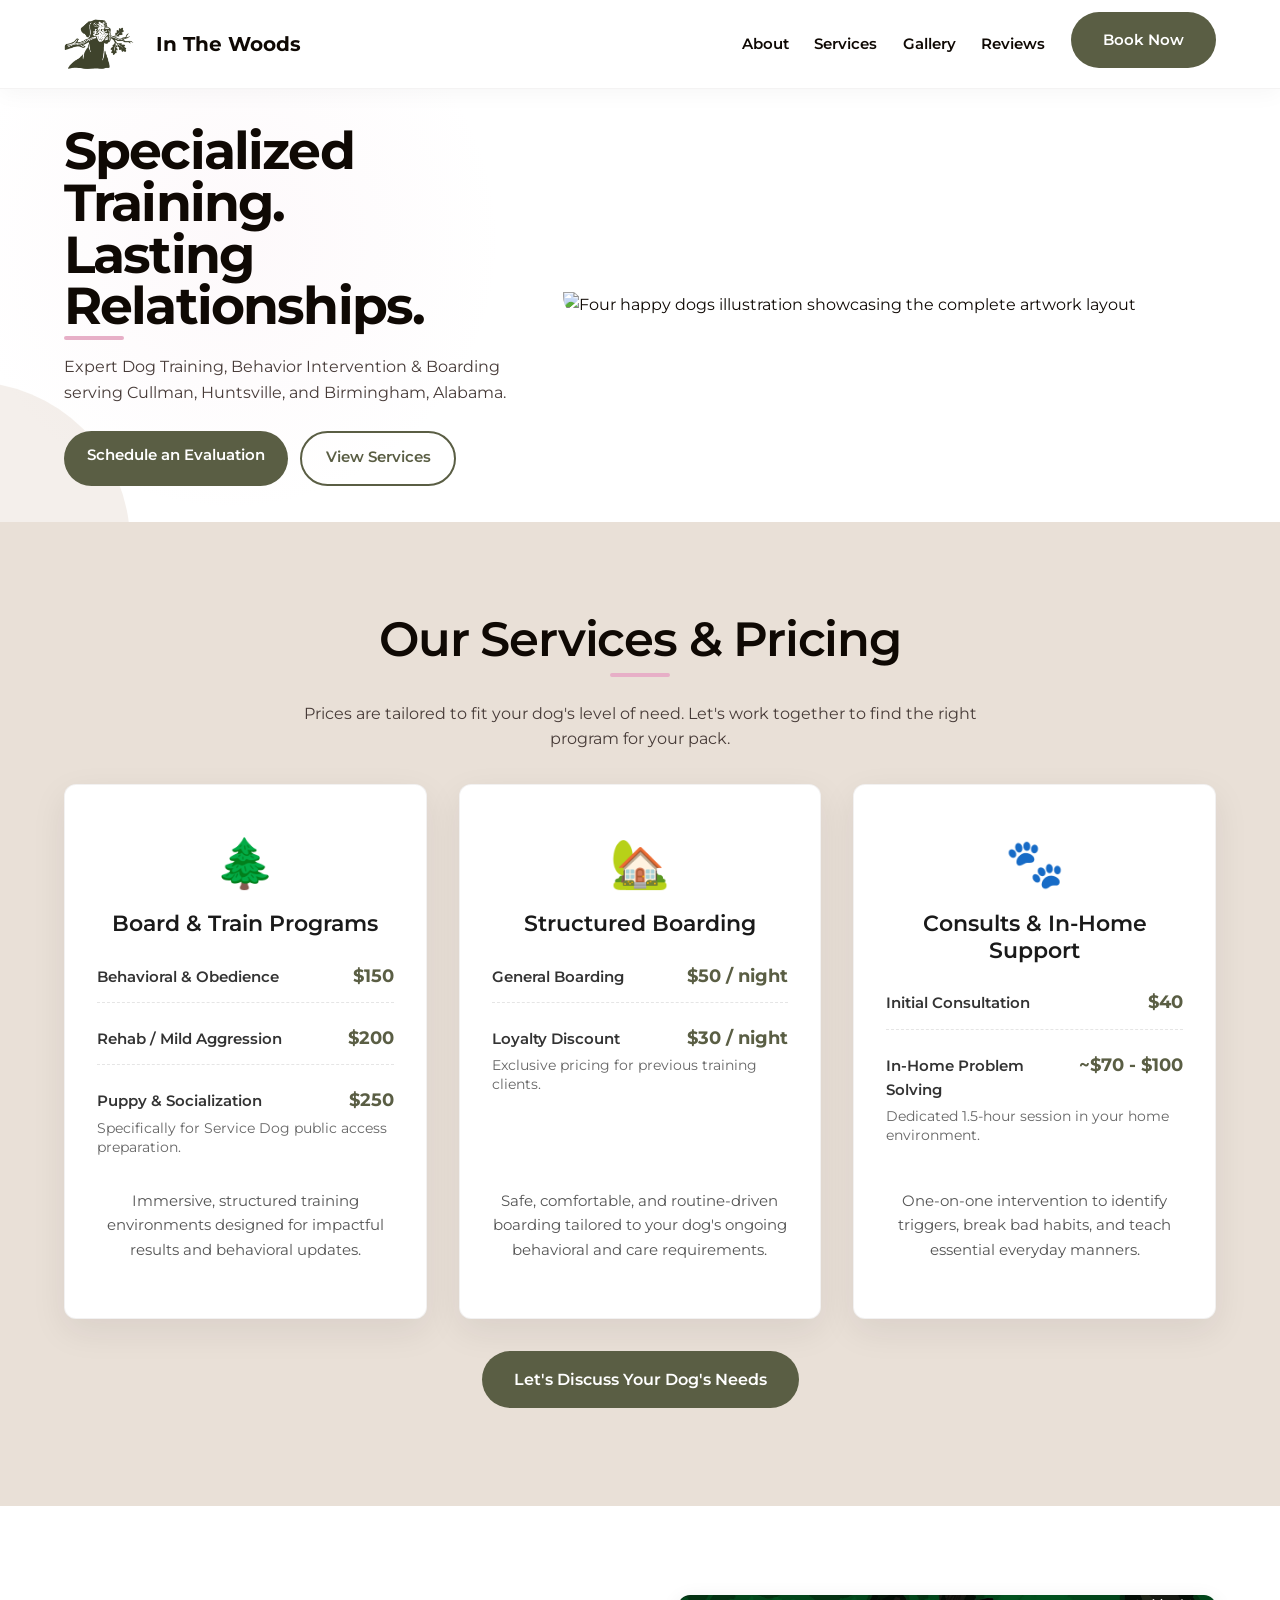
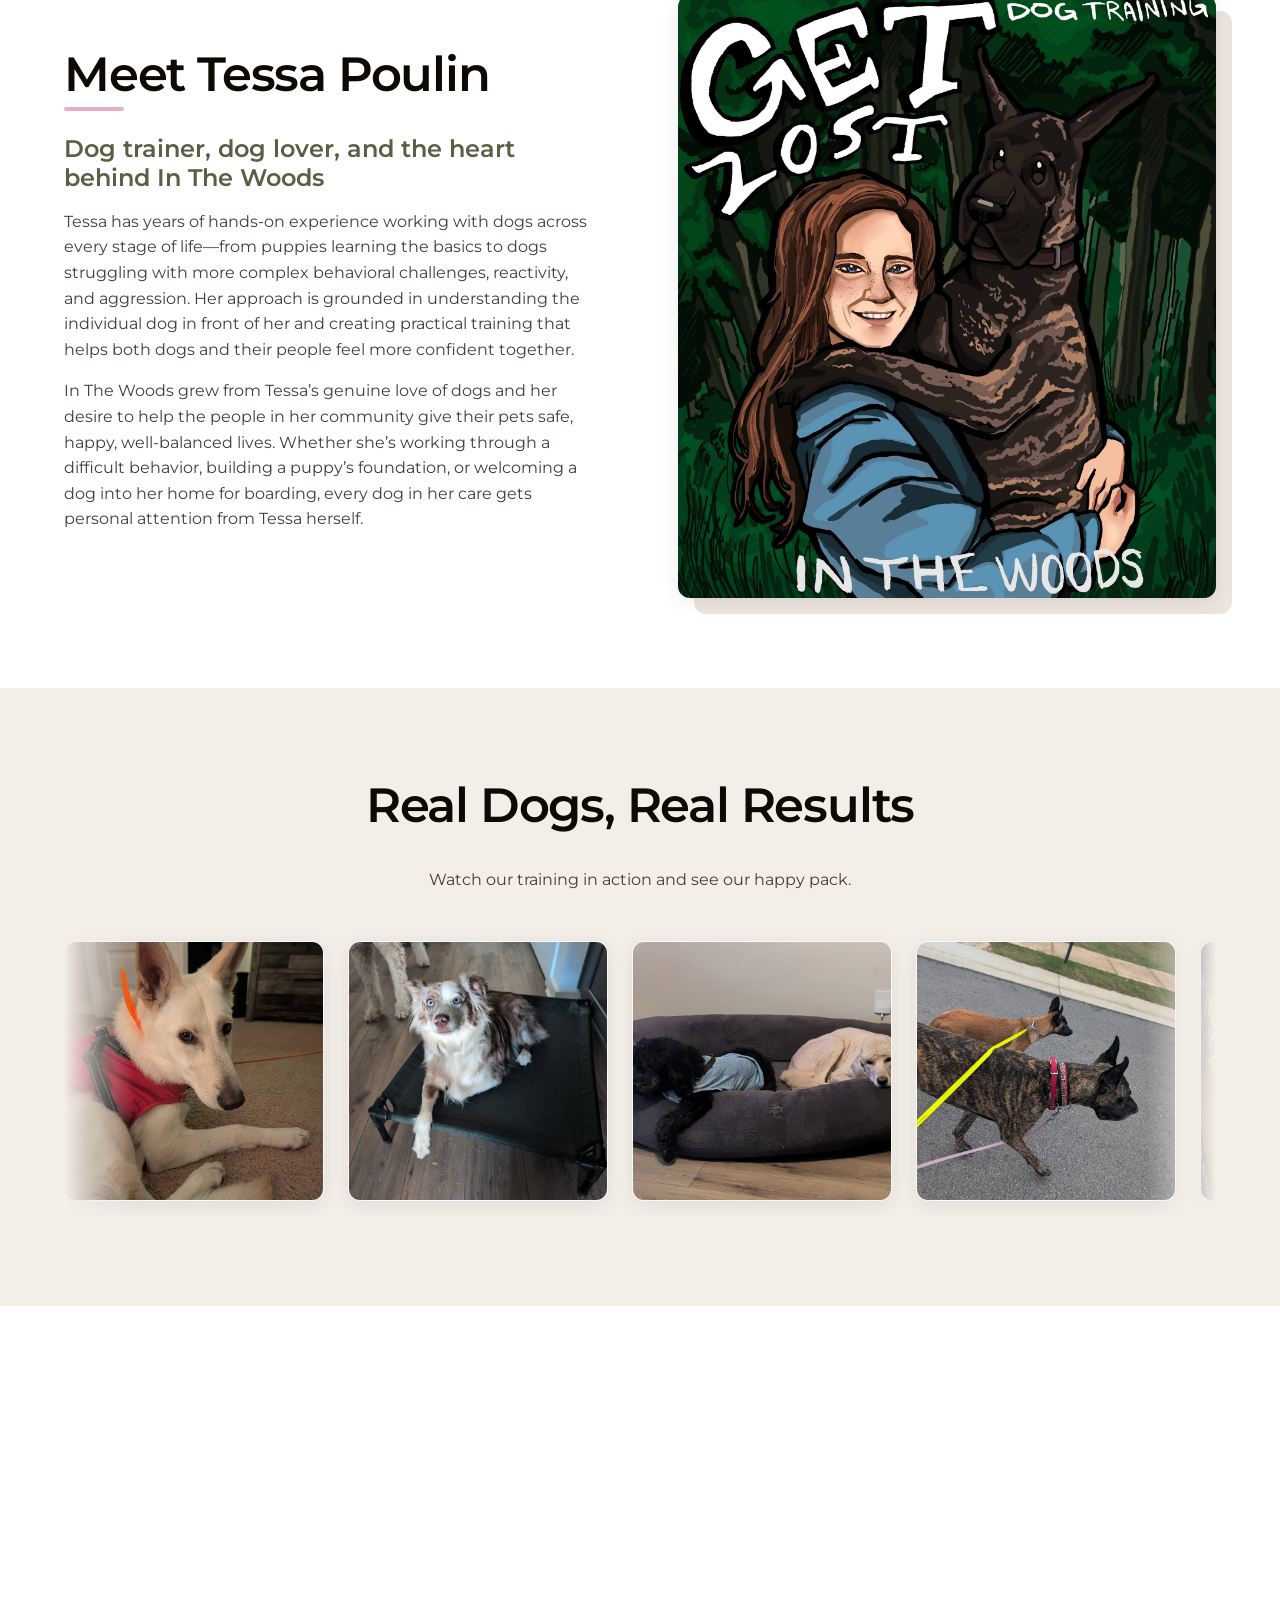
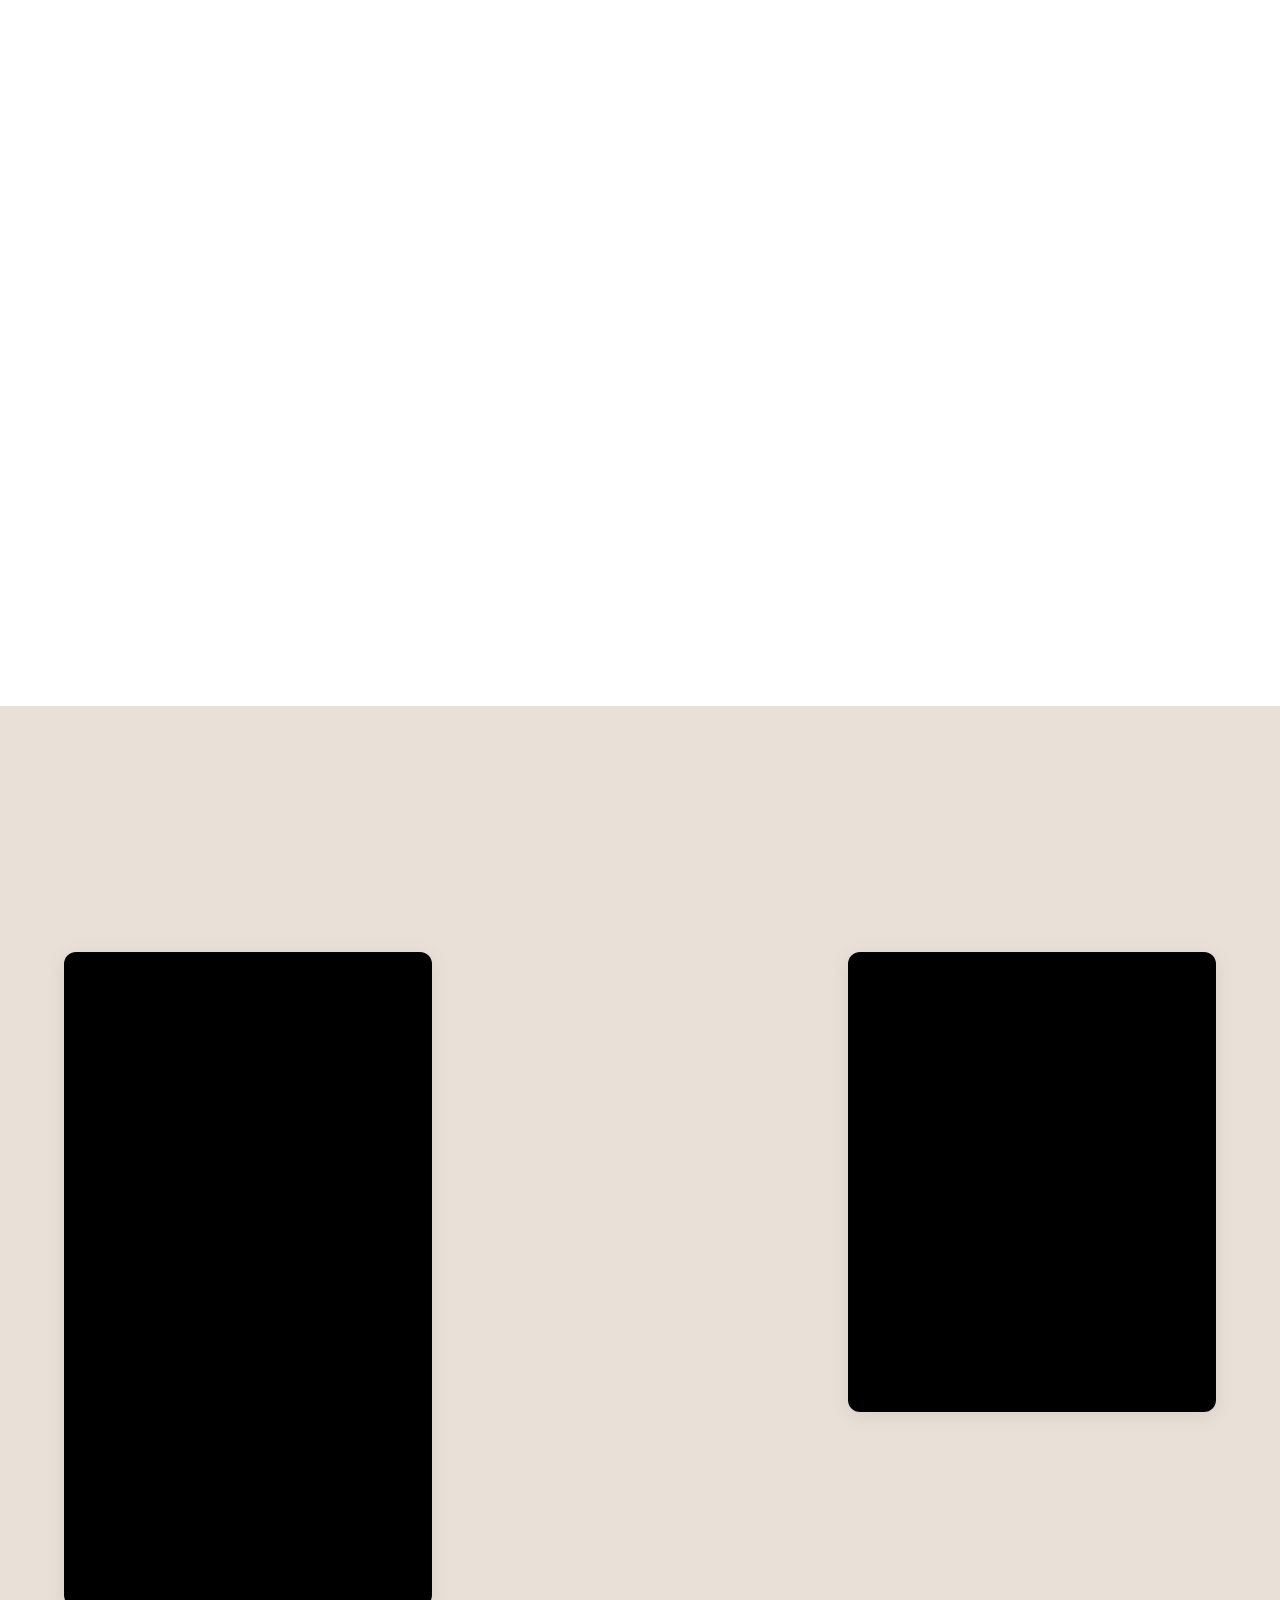
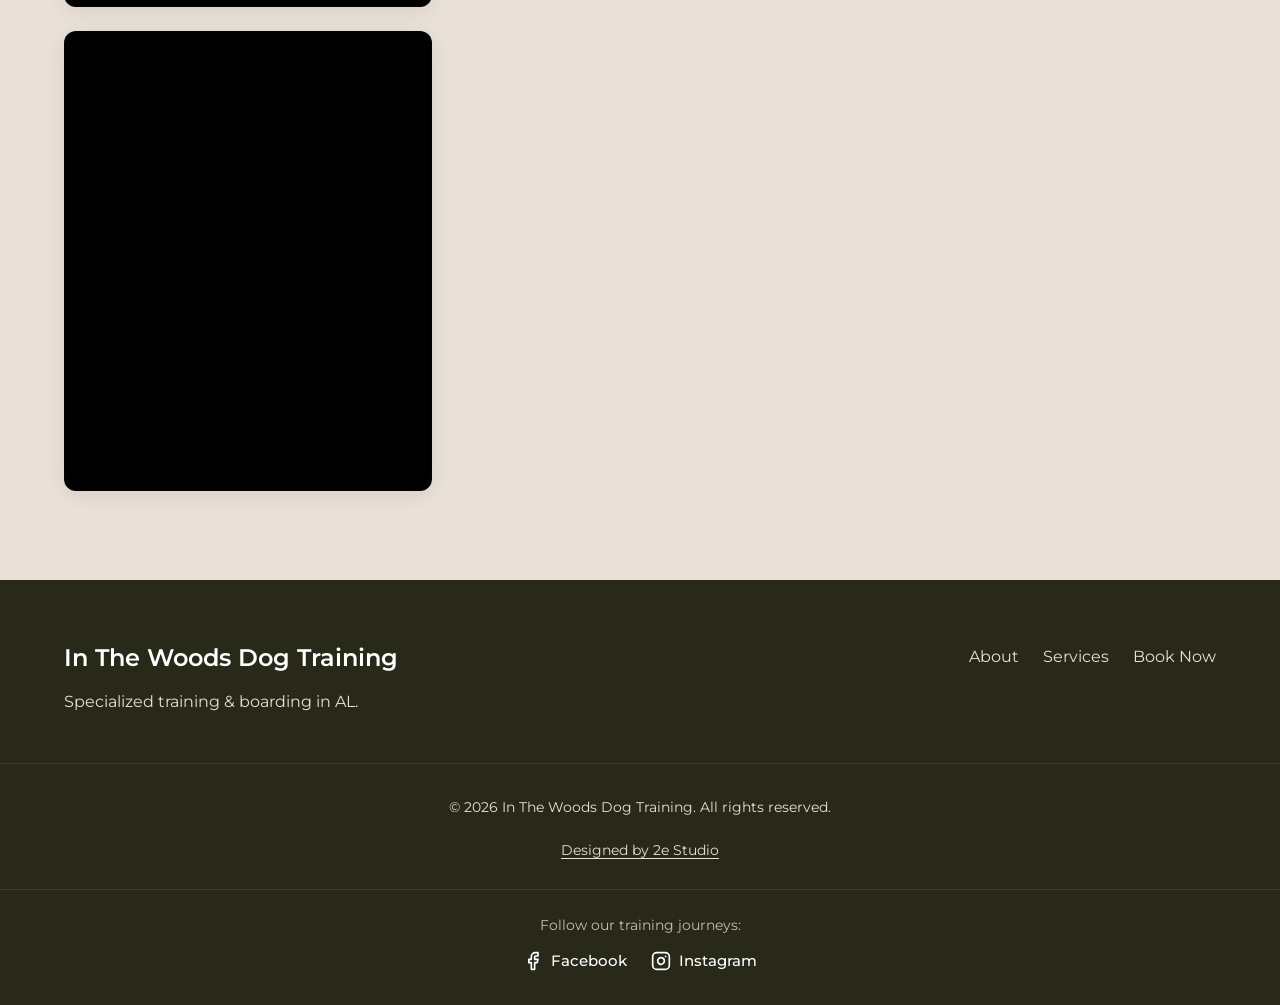
==== commit 355e8f8a: "Add 2e Studio footer credit" ====
--- a/index.html
+++ b/index.html
@@ -378,6 +378,7 @@
         </div>
         <div class="footer-bottom center">
             <p>&copy; <span id="year"></span> In The Woods Dog Training. All rights reserved.</p>
+            <p class="footer-credit"><a href="https://jessie2e.com/">Designed by 2e Studio</a></p>
         </div>
         <div class="footer-socials">
             <p>Follow our training journeys:</p>
--- a/styles.css
+++ b/styles.css
@@ -454,6 +454,11 @@
 .footer-links a { color: var(--clr-beige); }
 .footer-links a:hover { color: var(--clr-pink); }
 .footer-bottom { border-top: 1px solid rgba(255,255,255,0.1); padding-top: 2rem; font-size: 0.9rem; }
+.footer-credit { margin: 0; font-size: 0.875rem; }
+.footer-credit a { display: inline-block; padding: 0.25rem 0.5rem; color: var(--clr-beige); text-decoration: underline; text-underline-offset: 0.2em; }
+.footer-credit a:hover { color: var(--clr-pink); }
+.footer-credit a:focus-visible { outline: 2px solid var(--clr-pink); outline-offset: 3px; border-radius: 2px; }
+
 
 /* =========================================
    MEDIA QUERIES (RESPONSIVE FIXES)
@@ -3172,9 +3177,26 @@
 
 }
 
-#testimonials {
-    display: none;
-}
+
+
+/* =========================================================
+   MOBILE/TABLET HERO GAP FIX
+   Header is sticky now, so no extra header compensation
+========================================================= */
+
+@media (max-width: 1199px) {
+
+    .hero {
+        padding-top: 0;
+        margin-top: 0;
+    }
+
+    .hero .container {
+        padding-top: 1.25rem;
+    }
+
+}
+
 
 /* =========================================
    GALLERY BACKGROUND
@@ -3182,4 +3204,8 @@
 
 #gallery {
     background-color: #f3eee8;
-}+}
+
+#testimonials {
+    display: none;
+}
